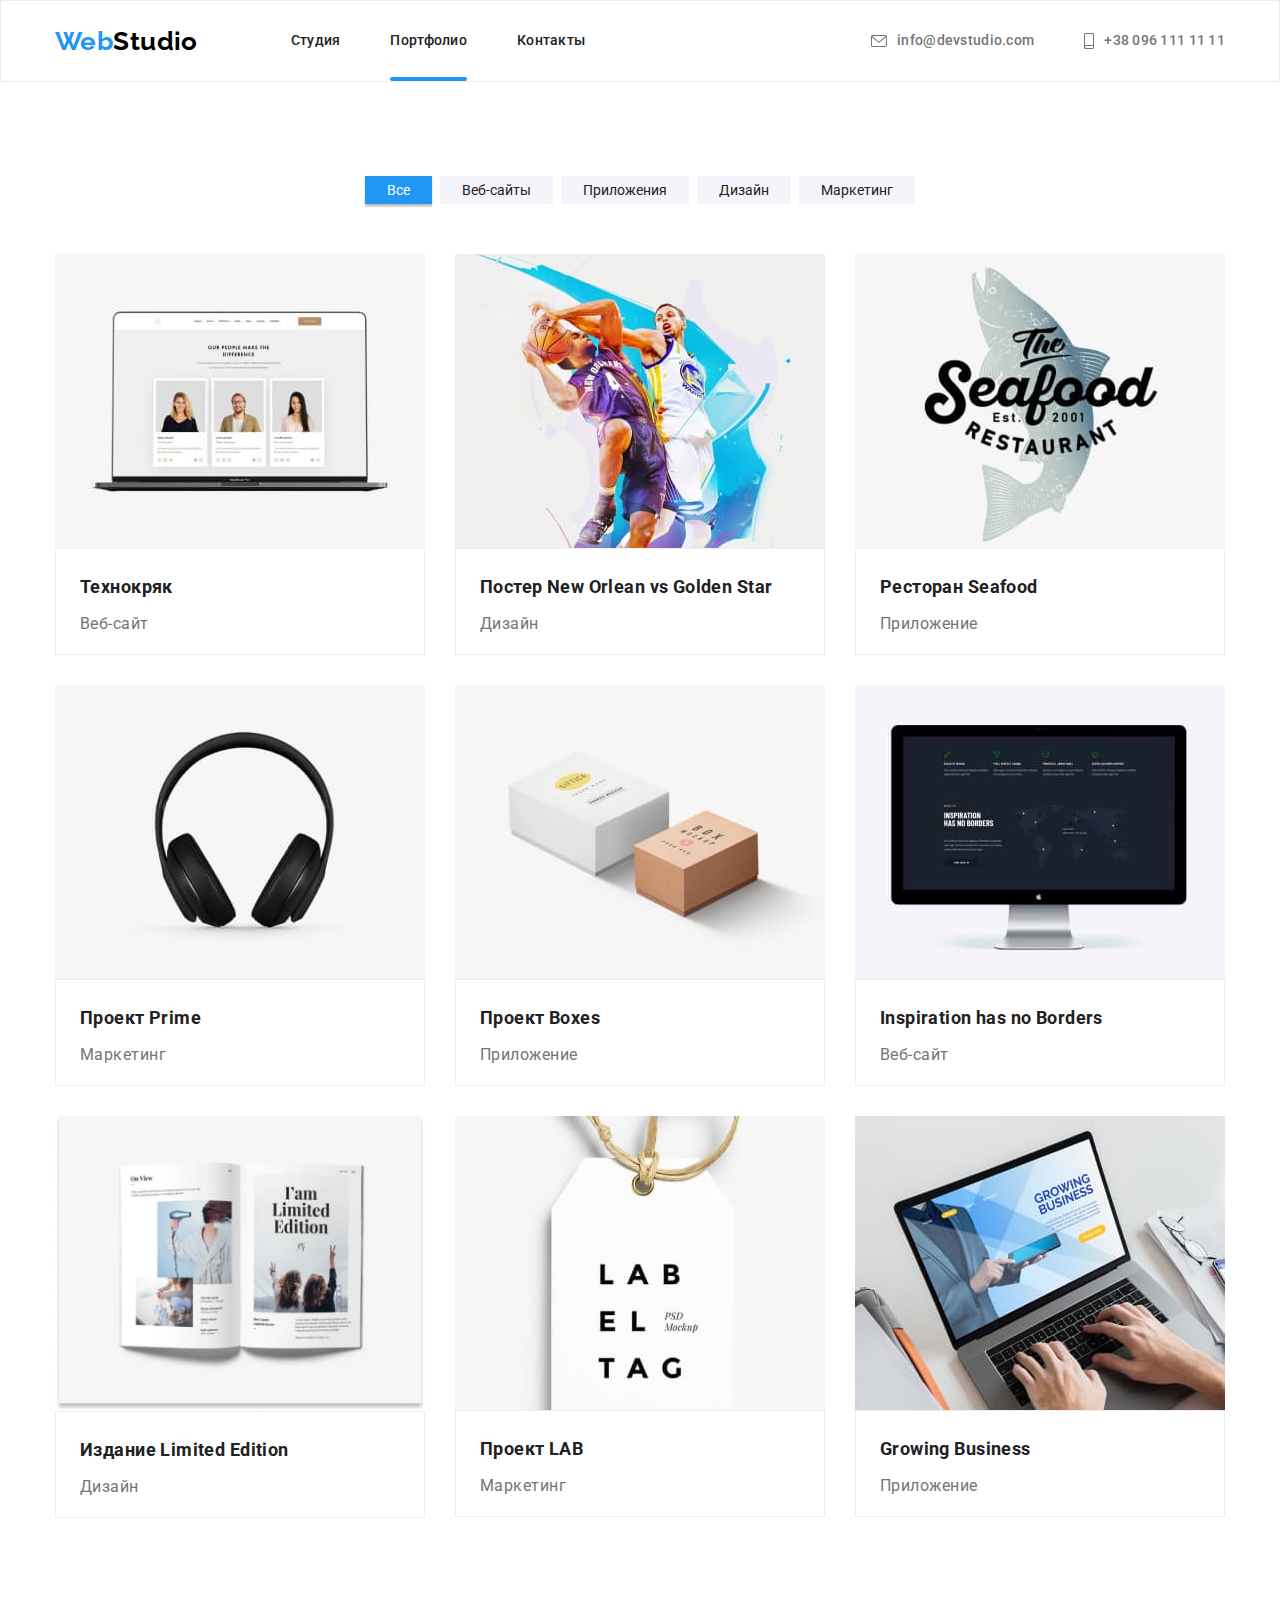
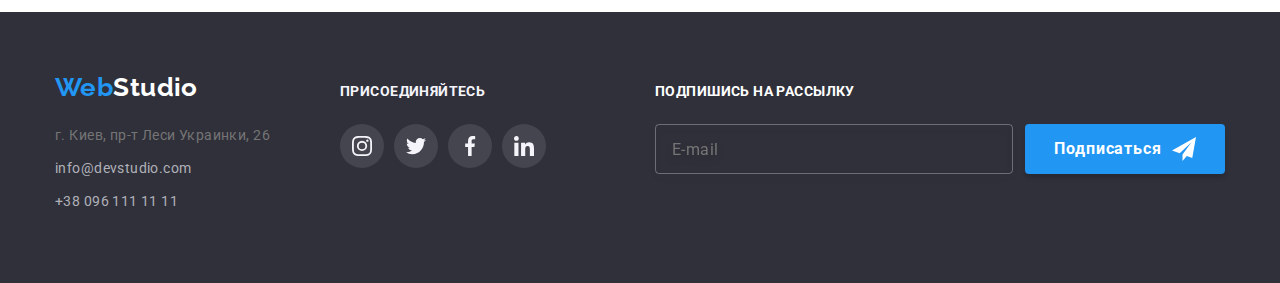
==== portfolio.html @ 57ef62f2 "bem" ====
<!DOCTYPE html>
<html lang="ru">

<head>
    <meta charset="UTF-8">
    <meta http-equiv="X-UA-Compatible" content="IE=edge">
    <meta name="viewport" content="width=device-width, initial-scale=1.0">
    <title>goit-markup-hw-01</title>
    <!-- Сначала нормализатор -->
    <link rel="stylesheet"
        href="https://cdnjs.cloudflare.com/ajax/libs/modern-normalize/1.0.0/modern-normalize.min.css" />
    <!-- Потом ваши стили -->
    <link rel="preconnect" href="https://fonts.googleapis.com">
    <link rel="preconnect" href="https://fonts.gstatic.com" crossorigin>
    <link
        href="https://fonts.googleapis.com/css2?family=Raleway:wght@700&family=Roboto:wght@400;500;700;900&display=swap"
        rel="stylesheet">
    <!-- <link rel="stylesheet" href="./css/stylesheet.css" /> -->
    <link rel="stylesheet" href="sass/main.css ">
</head>

<body>

    <!-- Шапка сайта -->
    <header class="header">
        <div class="container main-nav">
            <nav class="nav-flex">
                <a href="./index.html" class="link logo">
                    Web<span class="logo__color">Studio</span>
                </a>

                <ul class="site-nav">
                    <li class="site-nav__item"><a href="./index.html" class="link site-nav__link">Студия</a></li>
                    <li class="site-nav__item"><a href="./portfolio.html"
                            class="link site-nav__link current">Портфолио</a>
                    </li>
                    <li class="site-nav__item"><a href="" class="link site-nav__link">Контакты</a></li>
                </ul>

            </nav>
            <ul class="site-adr">
                <li class="site-adr__item"><a class="link site-adr__link" href="mailto:info@devstudio.com">
                        <svg class="site-adr__icon" width="16" height="12">
                            <use href="images/icons.svg#icon-envelop"></use>
                        </svg>
                        info@devstudio.com
                    </a></li>
                <li class="site-adr__item"><a class="link site-adr__link" href="tel:+380961111111">
                        <svg class="site-adr__icon" width="10" height="16">
                            <use href="images/icons.svg#icon-smartphone"></use>
                        </svg>
                        +38 096 111 11 11
                    </a></li>

            </ul>
        </div>
    </header>
    <main>

        <!-- Кнопки -->
        <section class="section">
            <div class="container">
                <ul class="port-sel">
                    <li class="port-sel__item"><button type="button"
                            class="port-sel__button por-nav-cur button">Все</button></li>
                    <li class="port-sel__item"><button type="button"
                            class="port-sel__button button">Веб-сайты</button></li>
                    <li class="port-sel__item"><button type="button"
                            class="port-sel__button button">Приложения</button></li>
                    <li class="port-sel__item"><button type="button" 
                            class="port-sel__button button">Дизайн</button>
                    </li>
                    <li class="port-sel__item"><button type="button"
                            class="port-sel__button button">Маркетинг</button></li>
                </ul>

                <!-- Команда -->

                <ul class="card-set">
                    <li class="card-set__item">
                        <a href="" class="card-set__link">
                            <div class="card-set__overlay">
                                <picture>
                                    <source media="(min-width: 1200px)" srcset="./images/card-set1-desktop1x.jpg 1x, ./images/card-set1-desktop2x.jpg 2x">
                                    <source media="(min-width: 768px)" srcset="./images/card-set1-tablet1x.jpg 1x, ./images/card-set1-tablet2x.jpg 2x">
                                    <source media="(max-width: 480px)" srcset="./images/card-set1-mobile1x.jpg 1x, ./images/card-set1-mobile2x.jpg 2x">
                                    <img class="card-set__image" src="./images/card-set1-mobile1x.jpg"
                                  alt="фото страницы веб-сайта" width="370" height="294">
                                  </picture>
                                
                                <p class="card-set__overlay-text">
                                    Технокряк это современная площадка распространения коронавируса. Компании используют
                                    эту
                                    платформу для цифрового
                                    шпионажа и атак на защищённые сервера конкурентов.
                                </p>
                            </div>

                            <div class="card-set__text card-set__text--big">
                                <h2 class="card-set__title">Технокряк</h2>
                                <p class="card-set__descr">Веб-сайт</p>
                            </div>
                        </a>
                    </li>
                    <li class="card-set__item">
                        <a href="" class="card-set__link">
                            <div class="card-set__overlay">
                                <picture>
                                    <source media="(min-width: 1200px)" srcset="./images/card-set2-desktop1x.jpg 1x, ./images/card-set2-desktop2x.jpg 2x">
                                    <source media="(min-width: 768px)" srcset="./images/card-set2-tablet1x.jpg 1x, ./images/card-set2-tablet2x.jpg 2x">
                                    <source media="(max-width: 480px)" srcset="./images/card-set2-mobile1x.jpg 1x, ./images/card-set2-mobile2x.jpg 2x">
                                    <img class="card-set__image" src="./images/card-set2-mobile1x.jpg"
                                  alt="фото страницы веб-сайта" width="370" height="294">
                                  </picture>
                                <p class="card-set__overlay-text">
                                    Технокряк это современная площадка распространения коронавируса. Компании используют
                                    эту
                                    платформу для цифрового
                                    шпионажа и атак на защищённые сервера конкурентов.
                                </p>
                            </div>

                            <div class="card-set__text card-set__text--big">
                                <h2 class="card-set__title">Постер New Orlean vs Golden Star</h2>
                                <p class="card-set__descr">Дизайн</p>
                            </div>
                        </a>
                    </li>
                    <li class="card-set__item">
                        <a href="" class="card-set__link">
                            <div class="card-set__overlay"><picture>
                                <source media="(min-width: 1200px)" srcset="./images/card-set3-desktop1x.jpg 1x, ./images/card-set3-desktop2x.jpg 2x">
                                <source media="(min-width: 768px)" srcset="./images/card-set3-tablet1x.jpg 1x, ./images/card-set3-tablet2x.jpg 2x">
                                <source media="(max-width: 480px)" srcset="./images/card-set3-mobile1x.jpg 1x, ./images/card-set3-mobile2x.jpg 2x">
                                <img class="card-set__image" src="./images/card-set3-mobile1x.jpg"
                              alt="фото страницы веб-сайта" width="370" height="294">
                              </picture>
                                <p class="card-set__overlay-text">
                                    Технокряк это современная площадка распространения коронавируса. Компании используют
                                    эту
                                    платформу для цифрового
                                    шпионажа и атак на защищённые сервера конкурентов.
                                </p>
                            </div>

                            <div class="card-set__text card-set__text--big">
                                <h2 class="card-set__title">Ресторан Seafood</h2>
                                <p class="card-set__descr">Приложение</p>
                            </div>
                        </a>
                    </li>
                    <li class="card-set__item">
                        <a href="" class="card-set__link">
                            <div class="card-set__overlay"><picture>
                                <source media="(min-width: 1200px)" srcset="./images/card-set4-desktop1x.jpg 1x, ./images/card-set4-desktop2x.jpg 2x">
                                <source media="(min-width: 768px)" srcset="./images/card-set4-tablet1x.jpg 1x, ./images/card-set4-tablet2x.jpg 2x">
                                <source media="(max-width: 480px)" srcset="./images/card-set4-mobile1x.jpg 1x, ./images/card-set4-mobile2x.jpg 2x">
                                <img class="card-set__image" src="./images/card-set4-mobile1x.jpg"
                              alt="фото страницы веб-сайта" width="370" height="294">
                              </picture>
                                <p class="card-set__overlay-text">
                                    Технокряк это современная площадка распространения коронавируса. Компании используют
                                    эту
                                    платформу для цифрового
                                    шпионажа и атак на защищённые сервера конкурентов.
                                </p>
                            </div>

                            <div class="card-set__text card-set__text--big">
                                <h2 class="card-set__title">Проект Prime</h2>
                                <p class="card-set__descr">Маркетинг</p>
                            </div>
                        </a>
                    </li>
                    <li class="card-set__item">
                        <a href="" class="card-set__link">
                            <div class="card-set__overlay"><picture>
                                <source media="(min-width: 1200px)" srcset="./images/card-set5-desktop1x.jpg 1x, ./images/card-set5-desktop2x.jpg 2x">
                                <source media="(min-width: 768px)" srcset="./images/card-set5-tablet1x.jpg 1x, ./images/card-set5-tablet2x.jpg 2x">
                                <source media="(max-width: 480px)" srcset="./images/card-set5-mobile1x.jpg 1x, ./images/card-set5-mobile2x.jpg 2x">
                                <img class="card-set__image" src="./images/card-set5-mobile1x.jpg"
                              alt="фото страницы веб-сайта" width="370" height="294">
                              </picture>
                                <p class="card-set__overlay-text">
                                    Технокряк это современная площадка распространения коронавируса. Компании используют
                                    эту
                                    платформу для цифрового
                                    шпионажа и атак на защищённые сервера конкурентов.
                                </p>
                            </div>

                            <div class="card-set__text card-set__text--big">
                                <h2 class="card-set__title">Проект Boxes</h2>
                                <p class="card-set__descr">Приложение</p>
                            </div>
                        </a>
                    </li>
                    <li class="card-set__item">
                        <a href="" class="card-set__link">
                            <div class="card-set__overlay"><picture>
                                <source media="(min-width: 1200px)" srcset="./images/card-set6-desktop1x.jpg 1x, ./images/card-set6-desktop2x.jpg 2x">
                                <source media="(min-width: 768px)" srcset="./images/card-set6-tablet1x.jpg 1x, ./images/card-set6-tablet2x.jpg 2x">
                                <source media="(max-width: 480px)" srcset="./images/card-set6-mobile1x.jpg 1x, ./images/card-set6-mobile2x.jpg 2x">
                                <img class="card-set__image" src="./images/card-set6-mobile1x.jpg"
                              alt="фото страницы веб-сайта" width="370" height="294">
                              </picture>
                                <p class="card-set__overlay-text">
                                    Технокряк это современная площадка распространения коронавируса. Компании используют
                                    эту
                                    платформу для цифрового
                                    шпионажа и атак на защищённые сервера конкурентов.
                                </p>
                            </div>

                            <div class="card-set__text card-set__text--big">
                                <h2 class="card-set__title">Inspiration has no Borders</h2>
                                <p class="card-set__descr">Веб-сайт</p>
                            </div>
                        </a>
                    </li>
                    <li class="card-set__item">
                        <a href="" class="card-set__link">
                            <div class="card-set__overlay"><picture>
                                <source media="(min-width: 1200px)" srcset="./images/card-set7-desktop1x.jpg 1x, ./images/card-set7-desktop2x.jpg 2x">
                                <source media="(min-width: 768px)" srcset="./images/card-set7-tablet1x.jpg 1x, ./images/card-set7-tablet2x.jpg 2x">
                                <source media="(max-width: 480px)" srcset="./images/card-set7-mobile1x.jpg 1x, ./images/card-set7-mobile2x.jpg 2x">
                                <img class="card-set__image" src="./images/card-set7-mobile1x.jpg"
                              alt="фото страницы веб-сайта" width="370" height="294">
                              </picture>
                                <p class="card-set__overlay-text">
                                    Технокряк это современная площадка распространения коронавируса. Компании используют
                                    эту
                                    платформу для цифрового
                                    шпионажа и атак на защищённые сервера конкурентов.
                                </p>
                            </div>

                            <div class="card-set__text card-set__text--big">
                                <h2 class="card-set__title">Издание Limited Edition</h2>
                                <p class="card-set__descr">Дизайн</p>
                            </div>
                        </a>
                    </li>
                    <li class="card-set__item">
                        <a href="" class="card-set__link">
                            <div class="card-set__overlay"><picture>
                                <source media="(min-width: 1200px)" srcset="./images/card-set8-desktop1x.jpg 1x, ./images/card-set8-desktop2x.jpg 2x">
                                <source media="(min-width: 768px)" srcset="./images/card-set8-tablet1x.jpg 1x, ./images/card-set8-tablet2x.jpg 2x">
                                <source media="(max-width: 480px)" srcset="./images/card-set8-mobile1x.jpg 1x, ./images/card-set8-mobile2x.jpg 2x">
                                <img class="card-set__image" src="./images/card-set8-mobile1x.jpg"
                              alt="фото страницы веб-сайта" width="370" height="294">
                              </picture>
                                <p class="card-set__overlay-text">
                                    Технокряк это современная площадка распространения коронавируса. Компании используют
                                    эту
                                    платформу для цифрового
                                    шпионажа и атак на защищённые сервера конкурентов.
                                </p>
                            </div>

                            <div class="card-set__text card-set__text--big">
                                <h2 class="card-set__title">Проект LAB</h2>
                                <p class="card-set__descr">Маркетинг</p>
                            </div>
                        </a>
                    </li>
                    <li class="card-set__item">
                        <a href="" class="card-set__link">
                            <div class="card-set__overlay"><picture>
                                <source media="(min-width: 1200px)" srcset="./images/card-set9-desktop1x.jpg 1x, ./images/card-set9-desktop2x.jpg 2x">
                                <source media="(min-width: 768px)" srcset="./images/card-set9-tablet1x.jpg 1x, ./images/card-set9-tablet2x.jpg 2x">
                                <source media="(max-width: 480px)" srcset="./images/card-set9-mobile1x.jpg 1x, ./images/card-set9-mobile2x.jpg 2x">
                                <img class="card-set__image" src="./images/card-set9-mobile1x.jpg"
                              alt="фото страницы веб-сайта" width="370" height="294">
                              </picture>
                                <p class="card-set__overlay-text">
                                    Технокряк это современная площадка распространения коронавируса. Компании используют
                                    эту
                                    платформу для цифрового
                                    шпионажа и атак на защищённые сервера конкурентов.
                                </p>
                            </div>

                            <div class="card-set__text card-set__text--big">
                                <h2 class="card-set__title">Growing Business</h2>
                                <p class="card-set__descr">Приложение</p>
                            </div>
                        </a>
                    </li>
                </ul>
            </div>
        </section>


    </main><!-- Футер -->
    <footer class="footer">
        <div class="container footer-container">
            <div>
                <a href="/" class="logo link">
                    <span class="other-logo__color">Web</span><span class="logo-color__suffix">Studio</span>
                </a>
                <address class="footer-address">

                    <ul class="footer-adr list">

                        <li class="footer-address__item">
                            <p class="footer-address">г. Киев, пр-т Леси Украинки, 26</p>
                        </li>
                        <li class="footer-address__item"><a class="link" href="mailto:info@devstudio.com">info@devstudio.com</a>
                        </li>
                        <li class="footer-address__item"><a class="link" href="tel:+380961111111">+38 096 111 11 11</a></li>
                    </ul>
                </address>
            </div>


            <div class="footer-icons">
                <b class="icons-list-name">Присоединяйтесь</b>

                <ul class="footer-icons-list">

                    <li class="icons-list-item list">
                        <a href="" class="footer-icons-link">
                            <svg class="footer-icon" width="20" height="20">
                                <use href="images/icons.svg#icon-instagram"></use>
                            </svg>
                        </a>

                    </li>

                    <li class="icons-list-item list">
                        <a href="" class="footer-icons-link">
                            <svg class="footer-icon" width="20" height="20">
                                <use href="images/icons.svg#icon-twitter"></use>
                            </svg>
                        </a>

                    </li>
                    <li class="icons-list-item list">
                        <a href="" class="footer-icons-link">
                            <svg class="footer-icon" width="20" height="20">
                                <use href="images/icons.svg#icon-facebook"></use>
                            </svg>
                        </a>

                    </li>
                    <li class="icons-list-item list">
                        <a href="" class="footer-icons-link">
                            <svg class="footer-icon" width="20" height="20">
                                <use href="images/icons.svg#icon-linkedin"></use>
                            </svg>
                        </a>

                    </li>

                </ul>

            </div>
            <div class="footer-input-box">
                <b class="footer-bold-text">подпишись на рассылку</b>
                <form class="footer-form">
                    <input class="footer-input" type="email" name="email" placeholder="E-mail">
                    <button class="footer-submition-button" type="submit">
                        Подписаться
                        <svg class="send-button-icon" width="24" height="24">
                            <use href="images/icons.svg#icon-send">
                            </use>
                        </svg>
                    </button>
                </form>
            </div>

        </div>
    </footer>
    <!-- Вся твоя разметка, включая разметку модалки -->

    <!-- Ставим перед закрывающим тегом body -->
    <script src="js/modal.js"></script>
</body>

</html>
---- css/stylesheet.css ----
.spec-item {
  position: relative;
  width: 370;
  margin-right: 30px;
  z-index: 1;
}

.link {
  text-decoration: none;
}
.list {
  list-style: none;
  padding: 0;
  margin: 0;
  /* margin-right: 10px;  */
}
/* Logo */

.other-logo-color {
  color: var(--accent-color);
}
/* Site nav */

.main-nav,
.nav-flex {
  display: flex;
  align-items: center;
}
/* Site adr */
.site-adr {
  display: flex;
  margin-left: auto;
}

.site-adr-item:not(:last-child) {
  margin-right: 50px;
}
.site-adr-link {
  color: var(--secondary-text-color);
  font-weight: 500;
  line-height: 1.14;
  letter-spacing: 0.02em;
  /* text-decoration: none; */
  transition-property: color;
  transition-duration: 250ms;
  transition-timing-function: cubic-bezier(0.4, 0, 0.2, 1);
  display: flex;
  align-items: center;
}
.site-adr-link:hover,
.site-adr-link:focus {
  color: var(--accent-color);
}
.site-adr-link:hover .site-adr-icon,
.site-adr-link:focus .site-adr-icon {
  fill: var(--accent-color);
}
.site-adr-icon {
  margin-right: 10px;
  fill: var(--secondary-text-color);
  transition-property: fill;
  transition-duration: 250ms;
  transition-timing-function: cubic-bezier(0.4, 0, 0.2, 1);
}

.site-adr .link-current {
  color: var(--accent-color);
  padding-top: 20px;
  padding-bottom: 20px;
  display: block;
}
/* Header container */

.nav-flex {
  display: flex;
}

.adres-icon {
  margin-right: 10px;
  fill: var(--secondary-text-color);
  transition-property: fill;
  transition-duration: 250ms;
  transition-timing-function: cubic-bezier(0.4, 0, 0.2, 1);
}

.adres-link {
  display: flex;
  align-items: center;
  color: var(--secondary-text-color);
  font-weight: 500;
  line-height: 1.14;
  letter-spacing: 0.02em;
}

/* Hero */

.site-icon {
  fill: var(--icons-color);
  transition-property: fill;
  transition-duration: 250ms;
  transition-timing-function: cubic-bezier(0.4, 0, 0.2, 1);
}
/* Section */

.par-sec {
  background-color: var(--por-sel-background);
}

/* characteristics (features) */
/* Examples (work)*/

.characteristics-list .link {
  color: var(--accent-color);
  font-size: 16px;
  line-height: 19px;
  text-align: center;
  letter-spacing: 0.03em;
  color: var(--primary-text-color);
}
.characteristics-list .title,
.specialisation-list .title {
  color: var(--title-text-color);
  font-weight: bold;
  font-size: 14px;
  line-height: 1.14;
  text-transform: uppercase;
}
/*Чем мы занимаемся*/
/*Наша команда*/
.specialisation-list,
.team-list {
  display: flex;
  align-items: center;
  flex-wrap: wrap;
  margin-right: -30px;
  /* margin-bottom: -30px; */
}

.team-icon-item:not(:last-child) {
  margin-right: 10px;
}

/* Title */

.title-p {
  color: var(--primary-text-color);
  font-weight: 700;
  font-size: 18px;
  line-height: 2;
  margin-bottom: 10px;
}
.paragraph-p {
  font-size: 16px;
  line-height: 1.18;
  letter-spacing: 0.03em;
  color: var(--secondary-text-color);
}
/* Paragraph */

/* Button */

.button.primary {
  color: var(--primary-white-color);
  background-color: var(--accent-color);
  border: none;
  border: 1px solid transparent;
}

.button.secondary {
  color: var(--primary-text-color);
  background-color: var(--por-sel-background);
  border: none;
  border: 1px solid transparent;
}
/* address */
.address {
  font-style: normal;
  color: var(--primary-white-color);
  margin-top: 20px;
}
.address-list-item {
  color: var(--secondary-text-color);
}

.address-list-item:hover,
.address-list-item:focus {
  color: var(--accent-color);
}
.footer-item {
  margin-bottom: 9px;
}

/* por-sel */

.portfolio-text {
  padding: 20px 24px;
  border: 1px solid #eeeeee;
}
.flex-container {
  display: flex;
  flex-wrap: wrap;
  margin: -15px;
}
.flex-element {
  width: calc(100% / 3 - 30px);
  margin-right: 30px;
  margin-bottom: 30px;
}
.flex-element:nth-child(3n) {
  margin-right: 0;
}
.flex-element:nth-last-child(-n + 3) {
  margin-bottom: 0;
}

/* footer adr */
.footer-adr .link {
  color: var(--icons-color);
  font-size: 14px;
  line-height: 1.71;
  letter-spacing: 0.03em;
  text-decoration: none;
}

.icons-list-name {
  color: var(--por-sel-background);
  text-transform: uppercase;
}

.footer-adr .link-current {
  color: var(--accent-color);
}

.gallery-overlay {
  position: relative;
  overflow: hidden;
}
.overlay-text {
  position: absolute;
  top: 0;
  left: 0;
  width: 100%;
  height: 100%;
  padding: 63px 24px;

  font-size: 18px;
  line-height: 1.56;

  background-color: #2196f3e6;
  /* border: 1px solid #000000; */
  color: var(--primary-white-color);

  transform: translatey(100%);
  transition: transform 250ms cubic-bezier(0.4, 0, 0.2, 1);
}
.services-list-title {
  position: absolute;
  bottom: 0;
  left: 0;
  width: 100%;
  padding-top: 27px;
  padding-bottom: 27px;

  font-size: inherit;
  font-weight: bold;
  text-align: center;
  text-transform: uppercase;
  color: var(--primary-white-color);
  background-color: rgba(47, 48, 58, 0.8);
}

.pointer {
  cursor: pointer;
}

.close-button-icon {
  transform: translate(-10%, 10%);
  transition-property: fill;
  transition-duration: 250ms;
  transition-timing-function: cubic-bezier(0.4, 0, 0.2, 1);
}

.current::after {
  position: absolute;
  content: "";
  bottom: 0;
  left: 0;
  width: 100%;
  height: 4px;
  background-color: var(--accent-color);
  border-radius: 2px;
}
.site-nav-link {
  display: block;
  padding-top: 32px;
  padding-bottom: 32px;

  color: var(--primary-text-color);
  font-weight: 500;
  line-height: 1.14;
  letter-spacing: 0.02em;

  transition-property: color;
  transition-duration: 250ms;
  transition-timing-function: cubic-bezier(0.4, 0, 0.2, 1);
}
.site-nav-link:hover,
.site-nav-link:focus,
.current {
  color: var(--accent-color);
}
.site-nav-item {
  position: relative;
}

.site-nav-item + .site-nav-item {
  margin-left: 50px;
}

.icon-wrap {
  position: relative;
}
.modal-input {
  padding-left: 42px;
  border: 1px solid rgba(33, 33, 33, 0.2);
  border-radius: 4px;
  min-height: 40px;
  width: 448px;

  transition-property: border;
  transition-duration: 250ms;
  transition-timing-function: cubic-bezier(0.4, 0, 0.2, 1);
}
.modal-input:hover,
.modal-input:focus {
  border: 1px solid var(--accent-color);
  border-radius: 4px;
  outline: transparent;
}
.modal-icon {
  position: absolute;
  left: 12px;
  top: 50%;
  transform: translatey(-50%);

  transition-property: fill;
  transition-duration: 250ms;
  transition-timing-function: cubic-bezier(0.4, 0, 0.2, 1);
}
.modal-input:focus + .modal-icon {
  fill: var(--accent-color);
}
textarea {
  resize: none;
}
.modal-textarea {
  padding: 12px 16px;
  border: 1px solid rgba(33, 33, 33, 0.2);
  border-radius: 4px;
}
.modal-textarea:hover,
.modal-textarea:focus-within {
  border: 1px solid var(--accent-color);
  border-radius: 4px;
  outline: transparent;
}

.modal-textarea::placeholder {
  color: #75757580;
  line-height: 1.02;
}
.checkbox-vector {
  margin-right: 8px;
}

.icon {
  display: inline-block;
  width: 16px;
  height: 15px;
  border: 2px solid var(--title-text-color);
  border-radius: 2px;
  margin-right: 8px;

  transition-property: background-color;
  transition-duration: 250ms;
  transition-timing-function: cubic-bezier(0.4, 0, 0.2, 1);
}
.modal-checkbox {
  position: absolute;
  clip: rect(0 0 0 0);
  width: 1px;
  height: 1px;
  margin: -1px;
}

.modal-checkbox:checked + .icon {
  background-color: var(--accent-color);
  background-image: url("../images/icon-check.svg");
  background-size: contain;
  background-origin: border-box;
  border-color: var(--accent-color);
}
---- sass/main.css ----
.container, .eula {
  margin-left: auto;
  margin-right: auto;
}

body {
  background-color: #ffffff;
  color: #757575;
  font-family: "Roboto", sans-serif;
  line-height: 1.71;
  letter-spacing: 0.03em;
  font-size: 14px;
}

body .modal-open {
  overflow: hidden;
}

h1,
h2,
h3,
p,
ul {
  margin-top: 0;
  margin-bottom: 0;
}

img {
  max-width: 100%;
  height: auto;
  display: block;
}

ul {
  list-style: none;
  margin: 0;
  padding: 0;
}

a {
  text-decoration: none;
}

textarea {
  resize: none;
}

.container {
  padding-left: 15px;
  padding-right: 15px;
}

@media screen and (max-width: 767px) {
  .container {
    width: 480px;
  }
}

@media screen and (min-width: 768px) {
  .container {
    width: 768px;
  }
}

@media screen and (min-width: 1200px) {
  .container {
    width: 1200px;
  }
}

@media screen and (max-width: 1199px) {
  .section {
    padding-top: 60px;
    padding-bottom: 60px;
  }
}

@media screen and (min-width: 1200px) {
  .section {
    padding-top: 94px;
    padding-bottom: 94px;
  }
}

.section__title {
  color: #000000;
  font-weight: bold;
  text-align: center;
}

@media screen and (max-width: 1199px) {
  .section__title {
    margin-bottom: 30px;
    font-size: 28px;
    line-height: 1.18;
  }
}

@media screen and (min-width: 1200px) {
  .section__title {
    margin-bottom: 50px;
    font-size: 36px;
    line-height: 1.16;
  }
}

.header {
  border: 1px solid #ececec;
}

.main-nav,
.nav-flex {
  display: -webkit-box;
  display: -ms-flexbox;
  display: flex;
  -webkit-box-align: center;
      -ms-flex-align: center;
          align-items: center;
}

.nav-flex {
  display: -webkit-box;
  display: -ms-flexbox;
  display: flex;
}

.site-nav {
  display: -webkit-box;
  display: -ms-flexbox;
  display: flex;
  margin-left: 93px;
}

.site-nav__item {
  position: relative;
}

.site-nav__item + .site-nav__item {
  margin-left: 50px;
}

.site-nav__link {
  display: block;
  padding-top: 32px;
  padding-bottom: 32px;
  color: #212121;
  font-weight: 500;
  line-height: 1.14;
  letter-spacing: 0.02em;
  -webkit-transition-property: color;
  transition-property: color;
  -webkit-transition-duration: 250ms;
          transition-duration: 250ms;
  -webkit-transition-timing-function: cubic-bezier(0.4, 0, 0.2, 1);
          transition-timing-function: cubic-bezier(0.4, 0, 0.2, 1);
}

.site-nav__link:hover, .site-nav__link:focus, .site-nav__link--current {
  color: #2196f3;
}

.site-adr {
  display: -webkit-box;
  display: -ms-flexbox;
  display: flex;
  margin-left: auto;
}

.site-adr__item:not(:last-child) {
  margin-right: 50px;
}

.site-adr__link {
  color: #757575;
  font-weight: 500;
  line-height: 1.14;
  letter-spacing: 0.02em;
  display: -webkit-box;
  display: -ms-flexbox;
  display: flex;
  -webkit-box-align: center;
      -ms-flex-align: center;
          align-items: center;
  -webkit-transition-property: color;
  transition-property: color;
  -webkit-transition-duration: 250ms;
          transition-duration: 250ms;
  -webkit-transition-timing-function: cubic-bezier(0.4, 0, 0.2, 1);
          transition-timing-function: cubic-bezier(0.4, 0, 0.2, 1);
}

.site-adr__link:hover, .site-adr__link:focus {
  color: #2196f3;
}

.site-adr__icon {
  margin-right: 10px;
  fill: #757575;
  -webkit-transition-property: fill;
  transition-property: fill;
  -webkit-transition-duration: 250ms;
          transition-duration: 250ms;
  -webkit-transition-timing-function: cubic-bezier(0.4, 0, 0.2, 1);
          transition-timing-function: cubic-bezier(0.4, 0, 0.2, 1);
}

.site-adr__link:hover .site-adr__icon,
.site-adr__link:focus .site-adr__icon {
  fill: #2196f3;
}

.hero {
  background: #2f303a;
  text-align: center;
  padding: 200px 0;
  background-image: -webkit-gradient(linear, left top, right top, from(rgba(47, 48, 58, 0.4)), to(rgba(47, 48, 58, 0.4))), url(../images/hero.jpg);
  background-image: linear-gradient(to right, rgba(47, 48, 58, 0.4), rgba(47, 48, 58, 0.4)), url(../images/hero.jpg);
  max-width: 1600px;
  margin-left: auto;
  margin-right: auto;
}

.hero__title {
  color: #ffffff;
  font-weight: 900;
  font-size: 44px;
  line-height: 60px;
  text-align: center;
  margin-bottom: 30px;
  letter-spacing: 0.06em;
}

.hero__button {
  color: #000000;
  background-color: #ffffff;
  font-size: 16px;
  font-weight: 500;
  line-height: 26px;
  text-decoration: none;
  cursor: pointer;
  border-radius: 6px;
  padding: 11px 34px;
  display: inline-block;
}

.hero__button.primary {
  color: #ffffff;
  background-color: #2196f3;
  border: none;
  border: 1px solid transparent;
}

.hero__button.secondary {
  color: #212121;
  background-color: #f5f4fa;
  border: none;
  border: 1px solid transparent;
}

.modal {
  position: absolute;
  top: 50%;
  left: 50%;
  -webkit-transform: translate(-50%, -50%) scale(1);
          transform: translate(-50%, -50%) scale(1);
  -webkit-transition: 250ms cubic-bezier(0.4, 0, 0.2, 1);
  transition: 250ms cubic-bezier(0.4, 0, 0.2, 1);
  min-height: 581px;
  min-width: 528px;
  background-color: #ffffff;
  -webkit-box-shadow: 0px 1px 3px rgba(0, 0, 0, 0.12), 0px 1px 1px rgba(0, 0, 0, 0.14), 0px 2px 1px rgba(0, 0, 0, 0.2);
          box-shadow: 0px 1px 3px rgba(0, 0, 0, 0.12), 0px 1px 1px rgba(0, 0, 0, 0.14), 0px 2px 1px rgba(0, 0, 0, 0.2);
  border-radius: 4px;
}

.backdrop {
  position: fixed;
  top: 0;
  left: 0;
  width: 100%;
  height: 100%;
  background-color: #0000001a;
  -webkit-transition: opacity 250ms cubic-bezier(0.4, 0, 0.2, 1);
  transition: opacity 250ms cubic-bezier(0.4, 0, 0.2, 1);
  z-index: 2;
}

.is-hidden {
  opacity: 0;
  pointer-events: none;
  visibility: hidden;
}

.is-hidden .modal {
  -webkit-transform: translate(-50%, -50%) scale(0.7);
          transform: translate(-50%, -50%) scale(0.7);
}

.pointer {
  cursor: pointer;
}

.modal__button-close {
  position: absolute;
  top: 8px;
  right: 8px;
  width: 30px;
  height: 30px;
  background-color: transparent;
  border-radius: 50%;
  border: 1px solid rgba(0, 0, 0, 0.1);
}

.modal__icon {
  -webkit-transform: translate(-10%, 10%);
          transform: translate(-10%, 10%);
  -webkit-transition-property: fill;
  transition-property: fill;
  -webkit-transition-duration: 250ms;
          transition-duration: 250ms;
  -webkit-transition-timing-function: cubic-bezier(0.4, 0, 0.2, 1);
          transition-timing-function: cubic-bezier(0.4, 0, 0.2, 1);
}

.modal__button-close:hover .modal__icon {
  fill: #2196f3;
}

.current::after {
  position: absolute;
  content: "";
  bottom: 0;
  left: 0;
  width: 100%;
  height: 4px;
  background-color: #2196f3;
  border-radius: 2px;
}

.modal-form__text {
  display: inline-block;
  font-size: 20px;
  line-height: 1.15;
  margin-bottom: 12px;
  color: #212121;
}

.send-button-icon {
  fill: #ffffff;
  margin-left: 10px;
}

.modal-form {
  padding: 40px;
}

.modal-form__list {
  margin-bottom: 20px;
}

.modal-form__item {
  display: -webkit-box;
  display: -ms-flexbox;
  display: flex;
  -webkit-box-orient: vertical;
  -webkit-box-direction: normal;
      -ms-flex-direction: column;
          flex-direction: column;
}

.modal-form__item:not(:last-child) {
  margin-bottom: 10px;
}

.modal__button-send {
  display: -webkit-box;
  display: -ms-flexbox;
  display: flex;
  -webkit-box-align: center;
      -ms-flex-align: center;
          align-items: center;
  -webkit-box-pack: center;
      -ms-flex-pack: center;
          justify-content: center;
  width: 200px;
  padding-top: 10px;
  padding-bottom: 10px;
  margin-right: auto;
  margin-left: auto;
  margin-top: 30px;
  font-weight: 700;
  font-size: 16px;
  line-height: 1.87;
  letter-spacing: 0.06em;
  color: #ffffff;
  background-color: #2196f3;
  -webkit-box-shadow: 0px 4px 4px rgba(0, 0, 0, 0.15);
          box-shadow: 0px 4px 4px rgba(0, 0, 0, 0.15);
  border-radius: 4px;
  border-color: transparent;
  cursor: pointer;
  -webkit-transition-property: background-color;
  transition-property: background-color;
  -webkit-transition-duration: 250ms;
          transition-duration: 250ms;
  -webkit-transition-timing-function: cubic-bezier(0.4, 0, 0.2, 1);
          transition-timing-function: cubic-bezier(0.4, 0, 0.2, 1);
}

.modal__button-send:hover, .modal__button-send:focus {
  background-color: #188ce8;
  -webkit-box-shadow: 0px 4px 4px rgba(0, 0, 0, 0.15);
          box-shadow: 0px 4px 4px rgba(0, 0, 0, 0.15);
  border-radius: 4px;
}

.eula {
  display: -webkit-box;
  display: -ms-flexbox;
  display: flex;
  -webkit-box-align: center;
      -ms-flex-align: center;
          align-items: center;
  -webkit-box-pack: center;
      -ms-flex-pack: center;
          justify-content: center;
}

.eula__link {
  color: #2196f3;
}

.eula__field {
  display: -webkit-box;
  display: -ms-flexbox;
  display: flex;
  -webkit-box-align: center;
      -ms-flex-align: center;
          align-items: center;
}

.form__label {
  margin-bottom: 4px;
}

.icon-wrap {
  position: relative;
}

.modal-form__input {
  padding-left: 42px;
  border: 1px solid rgba(33, 33, 33, 0.2);
  border-radius: 4px;
  min-height: 40px;
  width: 448px;
  -webkit-transition-property: border;
  transition-property: border;
  -webkit-transition-duration: 250ms;
          transition-duration: 250ms;
  -webkit-transition-timing-function: cubic-bezier(0.4, 0, 0.2, 1);
          transition-timing-function: cubic-bezier(0.4, 0, 0.2, 1);
}

.modal-form__input:hover, .modal-form__input:focus {
  border: 1px solid #2196f3;
  border-radius: 4px;
  outline: transparent;
}

.modal-form__input:focus + .modal-form__icon {
  fill: #2196f3;
}

.modal-form__icon {
  position: absolute;
  left: 12px;
  top: 50%;
  -webkit-transform: translatey(-50%);
          transform: translatey(-50%);
  -webkit-transition-property: fill;
  transition-property: fill;
  -webkit-transition-duration: 250ms;
          transition-duration: 250ms;
  -webkit-transition-timing-function: cubic-bezier(0.4, 0, 0.2, 1);
          transition-timing-function: cubic-bezier(0.4, 0, 0.2, 1);
}

.modal-form__textarea {
  padding: 12px 16px;
  border: 1px solid rgba(33, 33, 33, 0.2);
  border-radius: 4px;
}

.modal-form__textarea:hover, .modal-form__textarea:focus-within {
  border: 1px solid #2196f3;
  border-radius: 4px;
  outline: transparent;
}

.modal-form__textarea:hover::-webkit-input-placeholder, .modal-form__textarea:focus-within::-webkit-input-placeholder {
  color: #75757580;
  line-height: 1.02;
}

.modal-form__textarea:hover:-ms-input-placeholder, .modal-form__textarea:focus-within:-ms-input-placeholder {
  color: #75757580;
  line-height: 1.02;
}

.modal-form__textarea:hover::-ms-input-placeholder, .modal-form__textarea:focus-within::-ms-input-placeholder {
  color: #75757580;
  line-height: 1.02;
}

.modal-form__textarea:hover::placeholder, .modal-form__textarea:focus-within::placeholder {
  color: #75757580;
  line-height: 1.02;
}

.checkbox-vector {
  margin-right: 8px;
}

.eula__icon {
  display: inline-block;
  width: 16px;
  height: 15px;
  border: 2px solid #000000;
  border-radius: 2px;
  margin-right: 8px;
  -webkit-transition-property: background-color;
  transition-property: background-color;
  -webkit-transition-duration: 250ms;
          transition-duration: 250ms;
  -webkit-transition-timing-function: cubic-bezier(0.4, 0, 0.2, 1);
          transition-timing-function: cubic-bezier(0.4, 0, 0.2, 1);
}

.modal-checkbox:checked + .eula__icon {
  background-color: #2196f3;
  background-image: url("../images/icon-check.svg");
  background-size: contain;
  background-origin: border-box;
  border-color: #2196f3;
}

.modal-checkbox {
  position: absolute;
  clip: rect(0 0 0 0);
  width: 1px;
  height: 1px;
  margin: -1px;
}

.visually-hidden {
  position: absolute;
  clip: rect(0 0 0 0);
  width: 1px;
  height: 1px;
  margin: -1px;
  padding: 0;
  overflow: hidden;
  border: 0;
}

@media screen and (max-width: 767px) {
  .char-list {
    max-width: 480px;
  }
}

@media screen and (min-width: 768px) {
  .char-list {
    display: -webkit-box;
    display: -ms-flexbox;
    display: flex;
  }
}

@media screen and (min-width: 768px) and (max-width: 1199px) {
  .char-list {
    -ms-flex-wrap: wrap;
        flex-wrap: wrap;
    margin: -15px;
  }
}

@media screen and (max-width: 767px) {
  .char-list__item:not(:last-child) {
    margin-bottom: 30px;
  }
}

@media screen and (min-width: 768px) and (max-width: 1199px) {
  .char-list__item {
    -ms-flex-preferred-size: calc((100% - 2 * 30px) / 2);
        flex-basis: calc((100% - 2 * 30px) / 2);
    margin: 15px;
  }
}

@media screen and (min-width: 1200px) {
  .char-list__item {
    margin: 0 30px 0 0;
  }
  .char-list__item:nth-child(4n) {
    margin-right: 0;
  }
}

.char-list__toe {
  display: -webkit-box;
  display: -ms-flexbox;
  display: flex;
  -webkit-box-pack: center;
      -ms-flex-pack: center;
          justify-content: center;
  background-color: #f5f4fa;
  border-radius: 4px;
  padding: 25px 0;
}

.char-list__icon {
  width: 70px;
  height: 70px;
}

.char-list__title {
  color: #000000;
  font-weight: 700;
  line-height: 1.14;
  text-transform: uppercase;
  margin-bottom: 10px;
  margin-top: 30px;
}

.char-list__text {
  font-size: 14px;
  line-height: 1.18;
  letter-spacing: 0.03em;
  color: #757575;
}

.spec-list {
  display: -webkit-box;
  display: -ms-flexbox;
  display: flex;
  -webkit-box-align: center;
      -ms-flex-align: center;
          align-items: center;
  -ms-flex-wrap: wrap;
      flex-wrap: wrap;
  margin-right: -30px;
}

.spec-list__item {
  position: relative;
  width: 370;
  margin-right: 30px;
  z-index: 1;
}

.spec-list__title {
  position: absolute;
  bottom: 0;
  left: 0;
  width: 100%;
  padding-top: 27px;
  padding-bottom: 27px;
  font-size: inherit;
  font-weight: bold;
  text-align: center;
  text-transform: uppercase;
  color: #ffffff;
  background-color: rgba(47, 48, 58, 0.8);
}

.section--no-ptop {
  padding-top: 0;
}

.spec-list .item:last-child {
  margin-right: 0;
}

.team-list {
  display: -webkit-box;
  display: -ms-flexbox;
  display: flex;
  -webkit-box-align: center;
      -ms-flex-align: center;
          align-items: center;
  -ms-flex-wrap: wrap;
      flex-wrap: wrap;
  margin-right: -30px;
}

.team-list__item {
  background: #ffffff;
  border-radius: 0px 0px 4px 4px;
  -webkit-box-shadow: 0px 1px 3px rgba(0, 0, 0, 0.12), 0px 1px 1px rgba(0, 0, 0, 0.14), 0px 2px 1px rgba(0, 0, 0, 0.2);
          box-shadow: 0px 1px 3px rgba(0, 0, 0, 0.12), 0px 1px 1px rgba(0, 0, 0, 0.14), 0px 2px 1px rgba(0, 0, 0, 0.2);
  -ms-flex-preferred-size: calc(100% / 4 - 30px);
      flex-basis: calc(100% / 4 - 30px);
  margin-right: 30px;
  margin-bottom: 30px;
}

.team-list__title {
  color: #212121;
  font-weight: 500;
  font-size: 16px;
  line-height: 1.18;
  text-align: center;
  margin-bottom: 10px;
}

.team-list__profession {
  font-size: 16px;
  line-height: 1.18;
  letter-spacing: 0.03em;
  color: #757575;
  text-align: center;
}

.team-list__description {
  padding: 30px 0;
}

.par-sec {
  background-color: #f5f4fa;
}

.socials {
  display: -webkit-box;
  display: -ms-flexbox;
  display: flex;
}

.socials--margin-top {
  -webkit-box-pack: center;
      -ms-flex-pack: center;
          justify-content: center;
  margin-top: 16px;
}

.socials__link {
  display: -webkit-box;
  display: -ms-flexbox;
  display: flex;
  -webkit-box-align: center;
      -ms-flex-align: center;
          align-items: center;
  -webkit-box-pack: center;
      -ms-flex-pack: center;
          justify-content: center;
  width: 44px;
  height: 44px;
  border-radius: 50%;
  -webkit-transition-property: background-color;
  transition-property: background-color;
  -webkit-transition-duration: 250ms;
          transition-duration: 250ms;
  -webkit-transition-timing-function: cubic-bezier(0.4, 0, 0.2, 1);
          transition-timing-function: cubic-bezier(0.4, 0, 0.2, 1);
}

.socials__link:hover, .socials__link:focus {
  background-color: #2196f3;
}

.socials__link--bglight {
  background-color: #ffffff;
}

.socials__item:not(:last-child) {
  margin-right: 10px;
}

.socials__icon {
  fill: #afb1b8;
  -webkit-transition-property: fill;
  transition-property: fill;
  -webkit-transition-duration: 250ms;
          transition-duration: 250ms;
  -webkit-transition-timing-function: cubic-bezier(0.4, 0, 0.2, 1);
          transition-timing-function: cubic-bezier(0.4, 0, 0.2, 1);
}

.socials__link:hover .socials__icon,
.socials__link:focus .socials__icon {
  fill: #ffffff;
}

.socials__link--bg-dark {
  background-color: #ffffff1a;
}

.socials__icon--fill-reverse {
  fill: #ffffff;
  -webkit-transition-property: fill;
  transition-property: fill;
  -webkit-transition-duration: 250ms;
          transition-duration: 250ms;
  -webkit-transition-timing-function: cubic-bezier(0.4, 0, 0.2, 1);
          transition-timing-function: cubic-bezier(0.4, 0, 0.2, 1);
}

.client-list {
  display: -webkit-box;
  display: -ms-flexbox;
  display: flex;
}

@media screen and (max-width: 1199px) {
  .client-list {
    -ms-flex-wrap: wrap;
        flex-wrap: wrap;
    margin: -15px;
  }
}

@media screen and (min-width: 1200px) {
  .client-list {
    -webkit-box-pack: center;
        -ms-flex-pack: center;
            justify-content: center;
  }
}

.client-list__link {
  border: 1px solid #afb1b8;
  border-radius: 4px;
  display: -webkit-box;
  display: -ms-flexbox;
  display: flex;
  -webkit-box-align: center;
      -ms-flex-align: center;
          align-items: center;
  -webkit-box-pack: center;
      -ms-flex-pack: center;
          justify-content: center;
  -webkit-transition-property: border-color;
  transition-property: border-color;
  -webkit-transition-duration: 250ms;
          transition-duration: 250ms;
  -webkit-transition-timing-function: cubic-bezier(0.4, 0, 0.2, 1);
          transition-timing-function: cubic-bezier(0.4, 0, 0.2, 1);
  transition-duration: 250ms;
  transition-timing-function: cubic-bezier(0.4, 0, 0.2, 1);
}

.client-list__link:hover, .client-list__link:focus {
  border-color: #2196f3;
}

@media screen and (max-width: 767px) {
  .client-list__link {
    padding: 15px 51px;
  }
}

@media screen and (min-width: 768px) and (max-width: 1199px) {
  .client-list__link {
    padding: 15px 59px;
  }
}

@media screen and (min-width: 1200px) {
  .client-list__link {
    padding: 16px 32px;
  }
}

@media screen and (max-width: 767px) {
  .client-list__item {
    -ms-flex-preferred-size: calc((100% - 2 * 30px) / 2);
        flex-basis: calc((100% - 2 * 30px) / 2);
    margin: 15px;
  }
}

@media screen and (min-width: 768px) and (max-width: 1199px) {
  .client-list__item {
    -ms-flex-preferred-size: calc((100% - 3 * 30px) / 3);
        flex-basis: calc((100% - 3 * 30px) / 3);
    margin: 15px;
  }
}

@media screen and (min-width: 1200px) {
  .client-list__item:not(:last-child) {
    margin-right: 30px;
  }
}

.client-list__icon {
  fill: #afb1b8;
  -webkit-transition-property: fill;
  transition-property: fill;
  -webkit-transition-duration: 250ms;
          transition-duration: 250ms;
  -webkit-transition-timing-function: cubic-bezier(0.4, 0, 0.2, 1);
          transition-timing-function: cubic-bezier(0.4, 0, 0.2, 1);
}

.client-list__link:hover .client-list__icon,
.client-list__link:focus .client-list__icon {
  fill: #2196f3;
}

.footer {
  background: #2f303a;
  padding-top: 60px;
  padding-bottom: 60px;
}

.footer-address {
  font-style: normal;
  color: var(--primary-white-color);
  margin-top: 20px;
}

.footer-adr .link {
  color: #afb1b8;
  font-size: 14px;
  line-height: 1.71;
  letter-spacing: 0.03em;
  text-decoration: none;
}

.footer-adr .link-current {
  color: #2196f3;
}

.footer-address__item {
  margin-bottom: 9px;
}

.address-list-item {
  color: var(--secondary-text-color);
}

.address-list-item:hover,
.address-list-item:focus {
  color: #2196f3;
}

.footer-container {
  display: -webkit-box;
  display: -ms-flexbox;
  display: flex;
  -webkit-box-align: baseline;
      -ms-flex-align: baseline;
          align-items: baseline;
}

.footer-icons {
  margin-left: 70px;
}

.icons-list-name {
  color: #f5f4fa;
  text-transform: uppercase;
}

.footer-icons-list {
  display: -webkit-box;
  display: -ms-flexbox;
  display: flex;
  margin-top: 20px;
  margin-right: -10px;
}

.footer-icon {
  fill: #f5f4fa;
}

.footer-icons-link {
  display: -webkit-box;
  display: -ms-flexbox;
  display: flex;
  -webkit-box-pack: center;
      -ms-flex-pack: center;
          justify-content: center;
  -webkit-box-align: center;
      -ms-flex-align: center;
          align-items: center;
  width: 44px;
  height: 44px;
  background-color: #ffffff1a;
  border-radius: 50%;
  margin-right: 10px;
  -webkit-transition-property: background-color;
  transition-property: background-color;
  -webkit-transition-duration: 250ms;
          transition-duration: 250ms;
  -webkit-transition-timing-function: cubic-bezier(0.4, 0, 0.2, 1);
          transition-timing-function: cubic-bezier(0.4, 0, 0.2, 1);
}

.footer-icons-link:hover,
.footer-icons-link:focus {
  background-color: #2196f3;
}

.footer-input-box {
  margin-left: auto;
}

.footer-bold-text {
  display: inline-block;
  color: #ffffff;
  text-transform: uppercase;
  margin-bottom: 20px;
}

.footer-form {
  display: -webkit-box;
  display: -ms-flexbox;
  display: flex;
}

.footer-input {
  width: 358px;
  height: 50px;
  padding-left: 16px;
  font-size: 16px;
  line-height: 1.25;
  letter-spacing: inherit;
  color: var(--primary-white-color);
  background-color: var(--hero-background-color);
  border: 1px solid rgba(255, 255, 255, 0.3);
  -webkit-filter: drop-shadow(0px 4px 4px rgba(0, 0, 0, 0.15));
          filter: drop-shadow(0px 4px 4px rgba(0, 0, 0, 0.15));
  border-radius: 4px;
}

.footer-submition-button {
  display: -webkit-box;
  display: -ms-flexbox;
  display: flex;
  -webkit-box-pack: center;
      -ms-flex-pack: center;
          justify-content: center;
  -webkit-box-align: center;
      -ms-flex-align: center;
          align-items: center;
  width: 200px;
  height: 50px;
  font-weight: 700;
  font-size: 16px;
  line-height: 1.87;
  letter-spacing: 0.06em;
  margin-left: 12px;
  background-color: #2196f3;
  color: #ffffff;
  -webkit-box-shadow: 0px 4px 4px rgba(0, 0, 0, 0.15);
          box-shadow: 0px 4px 4px rgba(0, 0, 0, 0.15);
  border-radius: 4px;
  border-color: transparent;
  cursor: pointer;
  -webkit-transition-property: background-color;
  transition-property: background-color;
  -webkit-transition-duration: 250ms;
          transition-duration: 250ms;
  -webkit-transition-timing-function: cubic-bezier(0.4, 0, 0.2, 1);
          transition-timing-function: cubic-bezier(0.4, 0, 0.2, 1);
}

.logo {
  color: #2196f3;
  font-family: "Raleway", sans-serif;
  font-weight: 700;
  font-size: 26px;
  line-height: 1.19;
}

.logo__color {
  color: #000000;
}

.logo-color__prefix {
  color: #2196f3;
}

.logo-color__suffix {
  color: #ffffff;
}

.port-sel {
  display: -webkit-box;
  display: -ms-flexbox;
  display: flex;
  margin-bottom: 50px;
  -webkit-box-pack: center;
      -ms-flex-pack: center;
          justify-content: center;
}

@media screen and (max-width: 767px) {
  .port-sel {
    -ms-flex-wrap: wrap;
        flex-wrap: wrap;
    -webkit-box-pack: start;
        -ms-flex-pack: start;
            justify-content: start;
    margin-bottom: 40px;
  }
}

@media screen and (min-width: 768px) and (max-width: 1199px) {
  .port-sel {
    margin-bottom: 30px;
  }
}

.port-sel__item:not(:last-child) {
  margin-right: 8px;
}

@media screen and (max-width: 767px) {
  .port-sel__item:nth-child(-n + 3) {
    margin-bottom: 15px;
  }
}

.port-sel__button {
  border: transparent;
  color: #212121;
  background-color: #f5f4fa;
  padding: 6px 22px;
  -webkit-transition-property: background-color, color, border-radius, -webkit-box-shadow;
  transition-property: background-color, color, border-radius, -webkit-box-shadow;
  transition-property: background-color, color, box-shadow, border-radius;
  transition-property: background-color, color, box-shadow, border-radius, -webkit-box-shadow;
  -webkit-transition-duration: 250ms;
          transition-duration: 250ms;
  -webkit-transition-timing-function: cubic-bezier(0.4, 0, 0.2, 1);
          transition-timing-function: cubic-bezier(0.4, 0, 0.2, 1);
}

.port-sel__button:hover, .port-sel__button:focus {
  background-color: #2196f3;
  color: #ffffff;
  -webkit-box-shadow: 0px 3px 1px rgba(0, 0, 0, 0.1), 0px 1px 2px rgba(0, 0, 0, 0.08), 0px 2px 2px rgba(0, 0, 0, 0.12);
          box-shadow: 0px 3px 1px rgba(0, 0, 0, 0.1), 0px 1px 2px rgba(0, 0, 0, 0.08), 0px 2px 2px rgba(0, 0, 0, 0.12);
}

.por-nav-cur {
  background-color: #2196f3;
  color: #ffffff;
  -webkit-box-shadow: 0px 3px 1px rgba(0, 0, 0, 0.1), 0px 1px 2px rgba(0, 0, 0, 0.08), 0px 2px 2px rgba(0, 0, 0, 0.12);
          box-shadow: 0px 3px 1px rgba(0, 0, 0, 0.1), 0px 1px 2px rgba(0, 0, 0, 0.08), 0px 2px 2px rgba(0, 0, 0, 0.12);
}

@media screen and (min-width: 768px) {
  .card-set {
    display: -webkit-box;
    display: -ms-flexbox;
    display: flex;
    -ms-flex-wrap: wrap;
        flex-wrap: wrap;
  }
}

@media screen and (min-width: 768px) and (max-width: 1199px) {
  .card-set {
    margin: -15px;
  }
  .card-set:last-child {
    margin-bottom: 0;
  }
}

.card-set__title {
  color: #212121;
  font-weight: 700;
  font-size: 18px;
  line-height: 2;
  margin-bottom: 10px;
}

.card-set__descr {
  font-size: 16px;
  line-height: 1.18;
  letter-spacing: 0.03em;
  color: #757575;
}

@media screen and (max-width: 767px) {
  .card-set__item:not(:last-child) {
    margin-bottom: 30px;
  }
}

@media screen and (min-width: 768px) and (max-width: 1199px) {
  .card-set__item {
    -ms-flex-preferred-size: calc((100% - 2 * 30px) / 2);
        flex-basis: calc((100% - 2 * 30px) / 2);
    margin: 15px;
  }
  .card-set__item:last-child {
    margin-bottom: 0;
  }
}

@media screen and (min-width: 1200px) {
  .card-set__item {
    -ms-flex-preferred-size: calc((100% - 60px) / 3);
        flex-basis: calc((100% - 60px) / 3);
    margin-right: 30px;
    margin-bottom: 30px;
  }
  .card-set__item:nth-child(3n) {
    margin-right: 0;
  }
  .card-set__item:nth-last-child(-n + 3) {
    margin-bottom: 0;
  }
}

.card-set__overlay {
  position: relative;
  overflow: hidden;
}

.card-set__overlay-text {
  position: absolute;
  top: 0;
  left: 0;
  width: 100%;
  height: 100%;
  padding: 63px 24px;
  font-size: 18px;
  line-height: 1.56;
  background-color: #2196f3e6;
  color: #ffffff;
  -webkit-transform: translatey(100%);
          transform: translatey(100%);
  -webkit-transition: -webkit-transform 250ms cubic-bezier(0.4, 0, 0.2, 1);
  transition: -webkit-transform 250ms cubic-bezier(0.4, 0, 0.2, 1);
  transition: transform 250ms cubic-bezier(0.4, 0, 0.2, 1);
  transition: transform 250ms cubic-bezier(0.4, 0, 0.2, 1), -webkit-transform 250ms cubic-bezier(0.4, 0, 0.2, 1);
}

.card-set__link:hover .card-set__overlay-text,
.card-set__link:focus .card-set__overlay-text {
  opacity: 1;
  -webkit-transform: translatey(0%);
          transform: translatey(0%);
}

.card-set__text {
  padding: 20px 24px;
  border: 1px solid #eeeeee;
}

@media screen and (min-width: 768px) and (max-width: 1199px) {
  .card-set__text--big {
    -ms-flex-preferred-size: 142px;
        flex-basis: 142px;
    -webkit-box-flex: 1;
        -ms-flex-positive: 1;
            flex-grow: 1;
  }
}

.card-set__link {
  display: -webkit-box;
  display: -ms-flexbox;
  display: flex;
  -webkit-box-orient: vertical;
  -webkit-box-direction: normal;
      -ms-flex-direction: column;
          flex-direction: column;
  -webkit-transition-property: -webkit-box-shadow;
  transition-property: -webkit-box-shadow;
  transition-property: box-shadow;
  transition-property: box-shadow, -webkit-box-shadow;
  -webkit-transition-duration: 250ms;
          transition-duration: 250ms;
  -webkit-transition-timing-function: cubic-bezier(0.4, 0, 0.2, 1);
          transition-timing-function: cubic-bezier(0.4, 0, 0.2, 1);
}

.card-set__link:hover, .card-set__link:focus {
  -webkit-box-shadow: 0px 1px 1px rgba(0, 0, 0, 0.12), 0px 4px 4px rgba(0, 0, 0, 0.06), 1px 4px 6px rgba(0, 0, 0, 0.16);
          box-shadow: 0px 1px 1px rgba(0, 0, 0, 0.12), 0px 4px 4px rgba(0, 0, 0, 0.06), 1px 4px 6px rgba(0, 0, 0, 0.16);
}

@media screen and (max-width: 767px) {
  .card-set__image {
    width: 450px;
    height: 294px;
  }
}

@media screen and (min-width: 768px) and (max-width: 1199px) {
  .card-set__image {
    width: 354px;
    height: 294px;
  }
}
/*# sourceMappingURL=main.css.map */
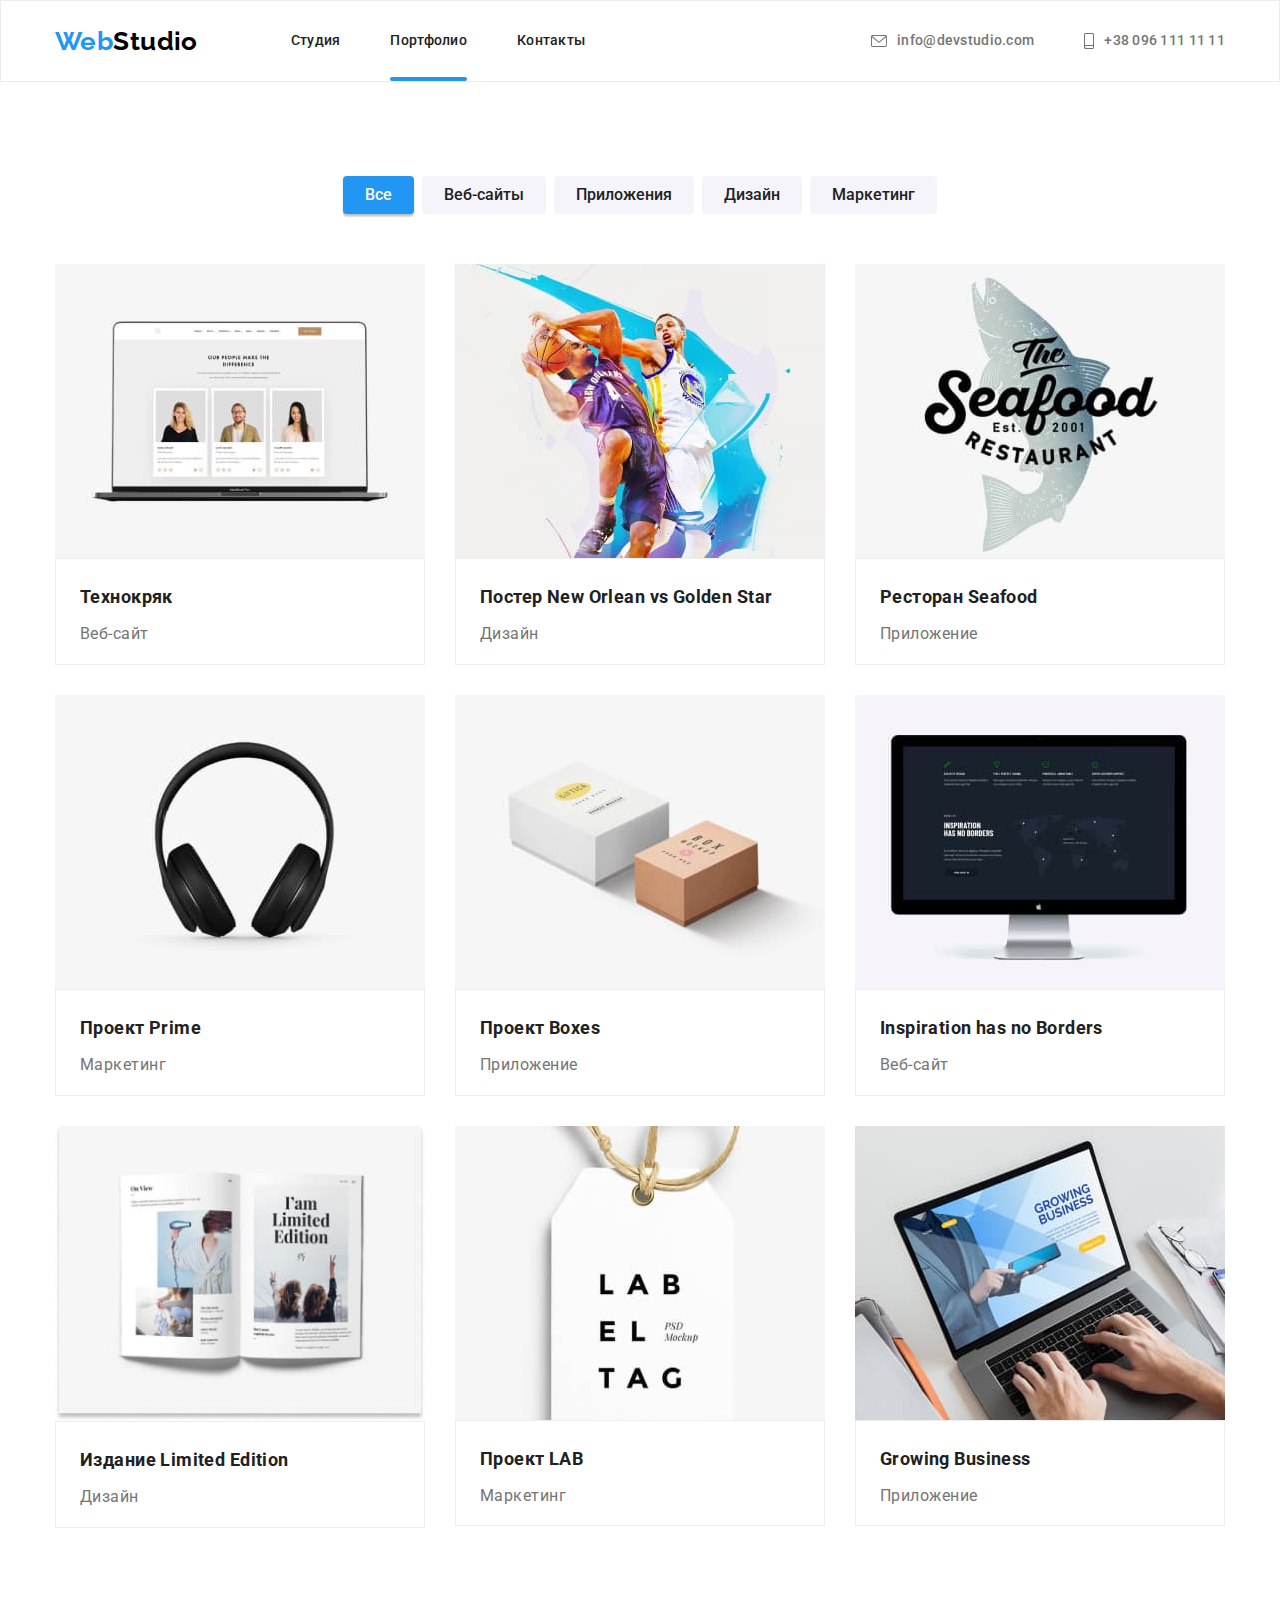
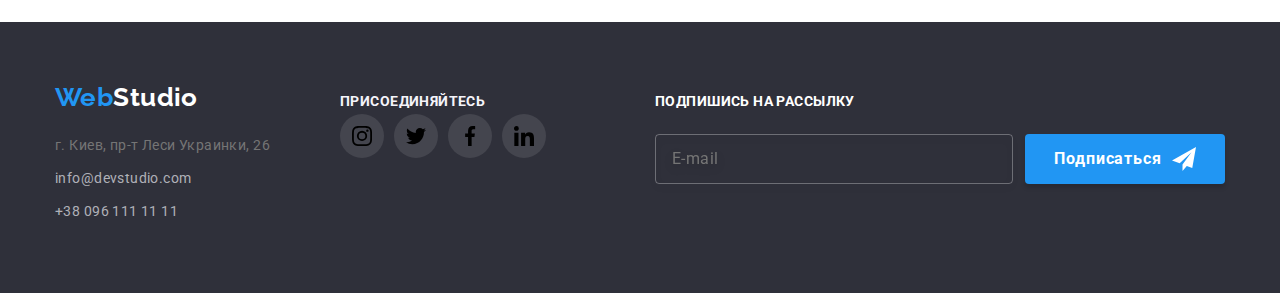
==== commit 30151995: "footer" ====
--- a/portfolio.html
+++ b/portfolio.html
@@ -317,10 +317,10 @@
             <div class="footer-icons">
                 <b class="icons-list-name">Присоединяйтесь</b>
 
-                <ul class="footer-icons-list">
-
-                    <li class="icons-list-item list">
-                        <a href="" class="footer-icons-link">
+                <ul class="socials">
+
+                    <li class="socials__item list">
+                        <a href="" class="socials__link socials__link--bg-dark">
                             <svg class="footer-icon" width="20" height="20">
                                 <use href="images/icons.svg#icon-instagram"></use>
                             </svg>
@@ -328,24 +328,24 @@
 
                     </li>
 
-                    <li class="icons-list-item list">
-                        <a href="" class="footer-icons-link">
+                    <li class="socials__item list">
+                        <a href="" class="socials__link socials__link--bg-dark">
                             <svg class="footer-icon" width="20" height="20">
                                 <use href="images/icons.svg#icon-twitter"></use>
                             </svg>
                         </a>
 
                     </li>
-                    <li class="icons-list-item list">
-                        <a href="" class="footer-icons-link">
+                    <li class="socials__item list">
+                        <a href="" class="socials__link socials__link--bg-dark">
                             <svg class="footer-icon" width="20" height="20">
                                 <use href="images/icons.svg#icon-facebook"></use>
                             </svg>
                         </a>
 
                     </li>
-                    <li class="icons-list-item list">
-                        <a href="" class="footer-icons-link">
+                    <li class="socials__item list">
+                        <a href="" class="socials__link socials__link--bg-dark">
                             <svg class="footer-icon" width="20" height="20">
                                 <use href="images/icons.svg#icon-linkedin"></use>
                             </svg>
@@ -359,8 +359,8 @@
             <div class="footer-input-box">
                 <b class="footer-bold-text">подпишись на рассылку</b>
                 <form class="footer-form">
-                    <input class="footer-input" type="email" name="email" placeholder="E-mail">
-                    <button class="footer-submition-button" type="submit">
+                    <input class="footer-form__input" type="email" name="email" placeholder="E-mail">
+                    <button class="footer-form__button" type="submit">
                         Подписаться
                         <svg class="send-button-icon" width="24" height="24">
                             <use href="images/icons.svg#icon-send">
--- a/sass/main.css
+++ b/sass/main.css
@@ -443,7 +443,7 @@
   margin-bottom: 4px;
 }
 
-.icon-wrap {
+.modal-form__wrap {
   position: relative;
 }
 
@@ -536,7 +536,7 @@
           transition-timing-function: cubic-bezier(0.4, 0, 0.2, 1);
 }
 
-.modal-checkbox:checked + .eula__icon {
+.eula__checkbox:checked + .eula__icon {
   background-color: #2196f3;
   background-image: url("../images/icon-check.svg");
   background-size: contain;
@@ -544,7 +544,7 @@
   border-color: #2196f3;
 }
 
-.modal-checkbox {
+.eula__checkbox {
   position: absolute;
   clip: rect(0 0 0 0);
   width: 1px;
@@ -937,12 +937,11 @@
   margin-bottom: 9px;
 }
 
-.address-list-item {
+.footer-address__link {
   color: var(--secondary-text-color);
 }
 
-.address-list-item:hover,
-.address-list-item:focus {
+.footer-address__link:hover, .footer-address__link:focus {
   color: #2196f3;
 }
 
@@ -962,46 +961,6 @@
 .icons-list-name {
   color: #f5f4fa;
   text-transform: uppercase;
-}
-
-.footer-icons-list {
-  display: -webkit-box;
-  display: -ms-flexbox;
-  display: flex;
-  margin-top: 20px;
-  margin-right: -10px;
-}
-
-.footer-icon {
-  fill: #f5f4fa;
-}
-
-.footer-icons-link {
-  display: -webkit-box;
-  display: -ms-flexbox;
-  display: flex;
-  -webkit-box-pack: center;
-      -ms-flex-pack: center;
-          justify-content: center;
-  -webkit-box-align: center;
-      -ms-flex-align: center;
-          align-items: center;
-  width: 44px;
-  height: 44px;
-  background-color: #ffffff1a;
-  border-radius: 50%;
-  margin-right: 10px;
-  -webkit-transition-property: background-color;
-  transition-property: background-color;
-  -webkit-transition-duration: 250ms;
-          transition-duration: 250ms;
-  -webkit-transition-timing-function: cubic-bezier(0.4, 0, 0.2, 1);
-          transition-timing-function: cubic-bezier(0.4, 0, 0.2, 1);
-}
-
-.footer-icons-link:hover,
-.footer-icons-link:focus {
-  background-color: #2196f3;
 }
 
 .footer-input-box {
@@ -1021,14 +980,14 @@
   display: flex;
 }
 
-.footer-input {
+.footer-form__input {
   width: 358px;
   height: 50px;
   padding-left: 16px;
   font-size: 16px;
   line-height: 1.25;
   letter-spacing: inherit;
-  color: var(--primary-white-color);
+  color: #ffffff;
   background-color: var(--hero-background-color);
   border: 1px solid rgba(255, 255, 255, 0.3);
   -webkit-filter: drop-shadow(0px 4px 4px rgba(0, 0, 0, 0.15));
@@ -1036,7 +995,7 @@
   border-radius: 4px;
 }
 
-.footer-submition-button {
+.footer-form__button {
   display: -webkit-box;
   display: -ms-flexbox;
   display: flex;
@@ -1126,10 +1085,15 @@
 }
 
 .port-sel__button {
+  font-family: inherit;
+  font-weight: 500;
+  font-size: 16px;
+  line-height: 1.62;
   border: transparent;
   color: #212121;
   background-color: #f5f4fa;
   padding: 6px 22px;
+  border-radius: 4px;
   -webkit-transition-property: background-color, color, border-radius, -webkit-box-shadow;
   transition-property: background-color, color, border-radius, -webkit-box-shadow;
   transition-property: background-color, color, box-shadow, border-radius;
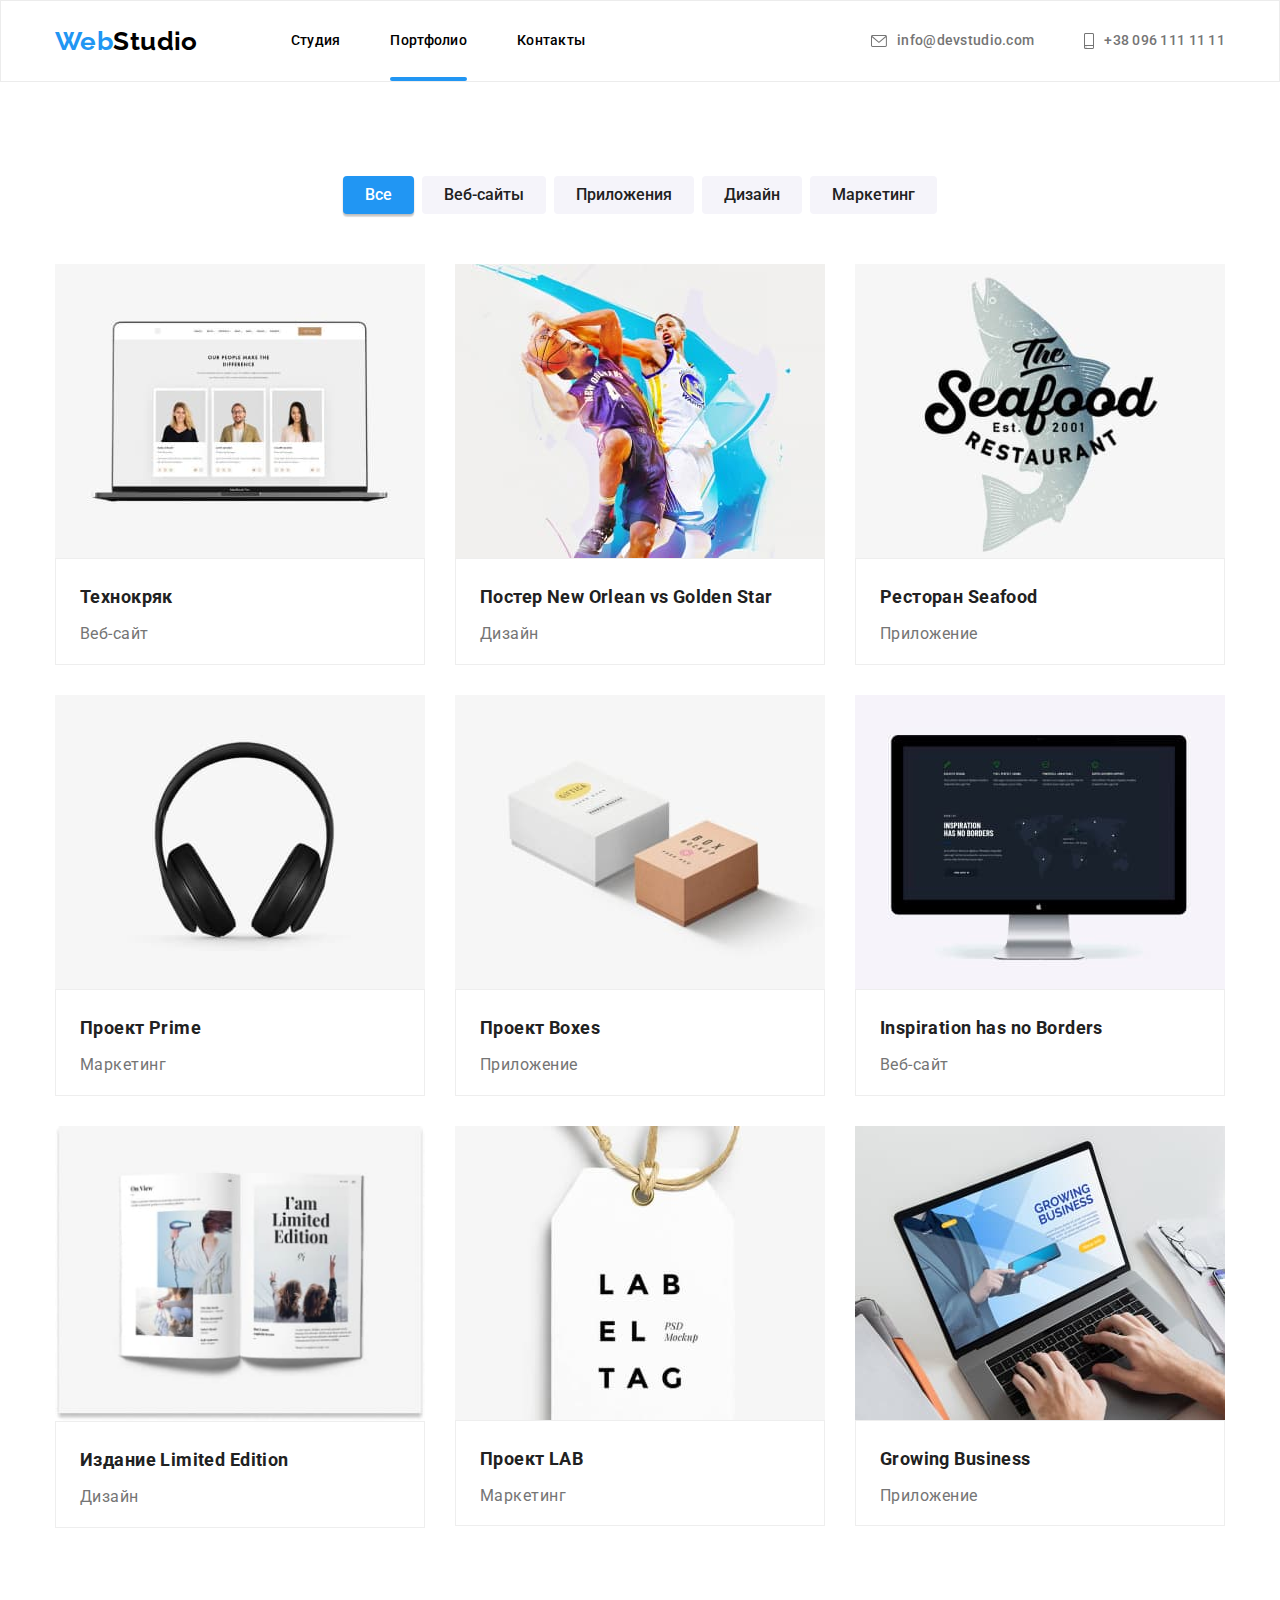
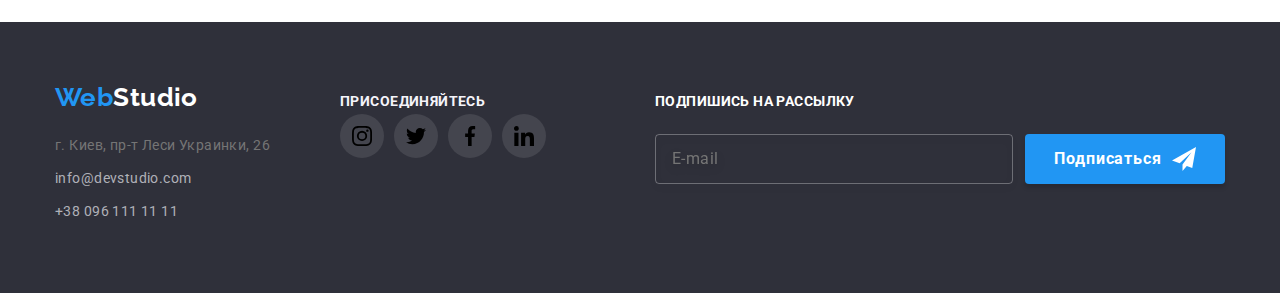
==== commit 4255dfb4: "generated the css" ====
--- a/portfolio.html
+++ b/portfolio.html
@@ -17,6 +17,7 @@
         rel="stylesheet">
     <!-- <link rel="stylesheet" href="./css/stylesheet.css" /> -->
     <link rel="stylesheet" href="sass/main.css ">
+    <!-- <link rel="stylesheet" href="css/main.min.css "> -->
 </head>
 
 <body>
--- a/sass/main.css
+++ b/sass/main.css
@@ -1,4 +1,4 @@
-.container, .eula {
+.container, .hero, .eula {
   margin-left: auto;
   margin-right: auto;
 }
@@ -124,6 +124,23 @@
   display: flex;
 }
 
+.container--flex,
+.page-nav {
+  display: -webkit-box;
+  display: -ms-flexbox;
+  display: flex;
+  -webkit-box-align: center;
+      -ms-flex-align: center;
+          align-items: center;
+}
+
+@media screen and (max-width: 767px) {
+  .site-adr,
+  .site-nav {
+    display: none;
+  }
+}
+
 .site-nav {
   display: -webkit-box;
   display: -ms-flexbox;
@@ -131,19 +148,149 @@
   margin-left: 93px;
 }
 
-.site-nav__item {
-  position: relative;
-}
-
-.site-nav__item + .site-nav__item {
-  margin-left: 50px;
+.mobile-menu {
+  display: -webkit-box;
+  display: -ms-flexbox;
+  display: flex;
+  -webkit-box-align: center;
+      -ms-flex-align: center;
+          align-items: center;
+}
+
+@media screen and (min-width: 768px) {
+  .mobile-menu {
+    display: none;
+  }
+}
+
+@media screen and (max-width: 767px) {
+  .page-nav__menu-container {
+    display: none;
+    position: absolute;
+    min-width: 482px;
+    width: 100%;
+    top: 90%;
+    left: 0px;
+    z-index: 999;
+    background-color: #ffffff;
+  }
+  .page-nav__menu-container.is-open {
+    display: -webkit-box;
+    display: -ms-flexbox;
+    display: flex;
+    -webkit-box-orient: vertical;
+    -webkit-box-direction: normal;
+        -ms-flex-direction: column;
+            flex-direction: column;
+    -webkit-box-pack: justify;
+        -ms-flex-pack: justify;
+            justify-content: space-between;
+  }
+}
+
+@media screen and (min-width: 768px) {
+  .page-nav__menu-container {
+    display: -webkit-box;
+    display: -ms-flexbox;
+    display: flex;
+    -webkit-box-align: center;
+        -ms-flex-align: center;
+            align-items: center;
+  }
+}
+
+@media screen and (max-width: 767px) {
+  .menu-button {
+    display: -webkit-inline-box;
+    display: -ms-inline-flexbox;
+    display: inline-flex;
+    border: none;
+    background-color: transparent;
+    margin: 0;
+    padding: 0;
+    margin-left: auto;
+  }
+}
+
+@media screen and (min-width: 768px) {
+  .menu-button {
+    display: none;
+  }
+}
+
+.menu-button__burger-icon {
+  display: none;
+}
+
+.menu-button:hover .menu-button__burger-icon,
+.menu-button:focus .menu-button__burger-icon {
+  fill: #2196f3;
+}
+
+.menu-button:hover .menu-button__cross-icon,
+.menu-button:focus .menu-button__cross-icon {
+  fill: #2196f3;
+}
+
+.is-open .menu-button__burger-icon {
+  display: block;
+}
+
+.is-open .menu-button__cross-icon {
+  display: none;
+}
+
+@media screen and (max-width: 767px) {
+  .site-nav--mobile {
+    display: -webkit-box;
+    display: -ms-flexbox;
+    display: flex;
+    -webkit-box-orient: vertical;
+    -webkit-box-direction: normal;
+        -ms-flex-direction: column;
+            flex-direction: column;
+    margin-bottom: auto;
+    padding-left: 40px;
+    margin-bottom: 300px;
+  }
+}
+
+@media screen and (max-width: 767px) {
+  .site-adr--mobile {
+    padding-left: 40px;
+    margin-bottom: 64px;
+  }
+}
+
+@media screen and (min-width: 768px) {
+  .site-nav {
+    display: -webkit-box;
+    display: -ms-flexbox;
+    display: flex;
+    margin-left: 88px;
+  }
+}
+
+@media screen and (min-width: 768px) {
+  .site-nav__item {
+    position: relative;
+  }
+  .site-nav__item + .site-nav__item {
+    margin-left: 50px;
+  }
+}
+
+@media screen and (max-width: 767px) {
+  .site-nav__item {
+    position: relative;
+  }
+  .site-nav__item:not(:last-child) {
+    margin-bottom: 32px;
+  }
 }
 
 .site-nav__link {
-  display: block;
-  padding-top: 32px;
-  padding-bottom: 32px;
-  color: #212121;
+  color: #000000;
   font-weight: 500;
   line-height: 1.14;
   letter-spacing: 0.02em;
@@ -155,19 +302,38 @@
           transition-timing-function: cubic-bezier(0.4, 0, 0.2, 1);
 }
 
-.site-nav__link:hover, .site-nav__link:focus, .site-nav__link--current {
+.site-nav__link:hover, .site-nav__link:focus {
   color: #2196f3;
 }
 
-.site-adr {
-  display: -webkit-box;
-  display: -ms-flexbox;
-  display: flex;
-  margin-left: auto;
-}
-
-.site-adr__item:not(:last-child) {
-  margin-right: 50px;
+@media screen and (max-width: 767px) {
+  .site-nav__link {
+    font-size: 40px;
+  }
+  .site-nav__link--current {
+    color: #2196f3;
+  }
+}
+
+@media screen and (min-width: 768px) {
+  .site-nav__link {
+    display: block;
+    padding-top: 32px;
+    padding-bottom: 32px;
+  }
+  .site-nav__link--current {
+    color: #2196f3;
+  }
+  .site-nav__link--current::after {
+    position: absolute;
+    content: "";
+    bottom: 0;
+    left: 0;
+    width: 100%;
+    height: 4px;
+    background-color: #2196f3;
+    border-radius: 2px;
+  }
 }
 
 .site-adr__link {
@@ -175,6 +341,122 @@
   font-weight: 500;
   line-height: 1.14;
   letter-spacing: 0.02em;
+  -webkit-transition-property: color;
+  transition-property: color;
+  -webkit-transition-duration: 250ms;
+          transition-duration: 250ms;
+  -webkit-transition-timing-function: cubic-bezier(0.4, 0, 0.2, 1);
+          transition-timing-function: cubic-bezier(0.4, 0, 0.2, 1);
+}
+
+.site-adr__link:hover, .site-adr__link:focus {
+  color: #2196f3;
+}
+
+@media screen and (max-width: 767px) {
+  .site-adr__link {
+    font-size: 24px;
+    line-height: 1.17;
+  }
+  .site-adr__link:hover, .site-adr__link:focus {
+    font-size: 34px;
+  }
+}
+
+@media screen and (min-width: 768px) {
+  .site-adr {
+    margin-left: auto;
+  }
+}
+
+.socials-set {
+  display: -webkit-box;
+  display: -ms-flexbox;
+  display: flex;
+  padding-left: 40px;
+  padding-bottom: 48px;
+}
+
+.socials-set__item {
+  font-weight: 500;
+  font-size: 18px;
+  line-height: 1.22;
+}
+
+.socials-set__item:not(:last-child) {
+  margin-right: 20px;
+}
+
+@media screen and (min-width: 768px) {
+  .socials-set__item {
+    display: none;
+  }
+}
+
+.socials-set__link {
+  color: #2196f3;
+}
+
+.site-adr__icon {
+  margin-right: 8px;
+  fill: #757575;
+  -webkit-transition-property: fill;
+  transition-property: fill;
+  -webkit-transition-duration: 250ms;
+          transition-duration: 250ms;
+  -webkit-transition-timing-function: cubic-bezier(0.4, 0, 0.2, 1);
+          transition-timing-function: cubic-bezier(0.4, 0, 0.2, 1);
+}
+
+.site-adr__link:hover .site-adr__icon,
+.site-adr__link:focus .site-adr__icon {
+  fill: currentColor;
+}
+
+@media screen and (max-width: 767px) {
+  .site-adr__icon {
+    display: none;
+  }
+}
+
+@media screen and (min-width: 1200px) {
+  .site-nav {
+    margin-left: 93px;
+  }
+  .site-adr {
+    display: -webkit-box;
+    display: -ms-flexbox;
+    display: flex;
+  }
+  .site-adr__link {
+    display: -webkit-box;
+    display: -ms-flexbox;
+    display: flex;
+    -webkit-box-align: center;
+        -ms-flex-align: center;
+            align-items: center;
+  }
+  .site-adr__icon {
+    margin-right: 10px;
+  }
+}
+
+.site-adr {
+  display: -webkit-box;
+  display: -ms-flexbox;
+  display: flex;
+  margin-left: auto;
+}
+
+.site-adr__item:not(:last-child) {
+  margin-right: 50px;
+}
+
+.site-adr__link {
+  color: #757575;
+  font-weight: 500;
+  line-height: 1.14;
+  letter-spacing: 0.02em;
   display: -webkit-box;
   display: -ms-flexbox;
   display: flex;
@@ -213,21 +495,54 @@
   background: #2f303a;
   text-align: center;
   padding: 200px 0;
-  background-image: -webkit-gradient(linear, left top, right top, from(rgba(47, 48, 58, 0.4)), to(rgba(47, 48, 58, 0.4))), url(../images/hero.jpg);
-  background-image: linear-gradient(to right, rgba(47, 48, 58, 0.4), rgba(47, 48, 58, 0.4)), url(../images/hero.jpg);
-  max-width: 1600px;
-  margin-left: auto;
-  margin-right: auto;
-}
-
-.hero__title {
-  color: #ffffff;
-  font-weight: 900;
-  font-size: 44px;
-  line-height: 60px;
-  text-align: center;
-  margin-bottom: 30px;
-  letter-spacing: 0.06em;
+  background-image: -webkit-gradient(linear, left top, right top, from(rgba(47, 48, 58, 0.4)), to(rgba(47, 48, 58, 0.4))), url(../images/Header-mobile1x.jpg);
+  background-image: linear-gradient(to right, rgba(47, 48, 58, 0.4), rgba(47, 48, 58, 0.4)), url(../images/Header-mobile1x.jpg);
+  background-size: cover;
+  background-position: center;
+}
+
+@media screen and (max-width: 767px) {
+  .hero {
+    width: 480px;
+  }
+}
+
+@media screen and (min-width: 768px) {
+  .hero {
+    max-width: 768px;
+    background-image: -webkit-gradient(linear, left top, right top, from(rgba(47, 48, 58, 0.4)), to(rgba(47, 48, 58, 0.4))), url(../images/Header-tablet1x.jpg);
+    background-image: linear-gradient(to right, rgba(47, 48, 58, 0.4), rgba(47, 48, 58, 0.4)), url(../images/Header-tablet1x.jpg);
+  }
+}
+
+@media screen and (min-width: 1200px) {
+  .hero {
+    max-width: 1600px;
+    padding: 200px 0;
+    background-image: -webkit-gradient(linear, left top, right top, from(rgba(47, 48, 58, 0.4)), to(rgba(47, 48, 58, 0.4))), url(../images/Header-desktop1x.jpg);
+    background-image: linear-gradient(to right, rgba(47, 48, 58, 0.4), rgba(47, 48, 58, 0.4)), url(../images/Header-desktop1x.jpg);
+  }
+}
+
+@media screen and (max-width: 767px) and (min-device-pixel-ratio: 2), screen and (max-width: 767px) and (-webkit-min-device-pixel-ratio: 2), screen and (max-width: 767px) and (min-resolution: 192dpi), screen and (max-width: 767px) and (min-resolution: 2dppx) {
+  .hero {
+    background-image: -webkit-gradient(linear, left top, right top, from(rgba(47, 48, 58, 0.4)), to(rgba(47, 48, 58, 0.4))), url(../images/Header-mobile2x.jpg);
+    background-image: linear-gradient(to right, rgba(47, 48, 58, 0.4), rgba(47, 48, 58, 0.4)), url(../images/Header-mobile2x.jpg);
+  }
+}
+
+@media screen and (min-width: 768px) and (min-device-pixel-ratio: 2), screen and (min-width: 768px) and (-webkit-min-device-pixel-ratio: 2), screen and (min-width: 768px) and (min-resolution: 192dpi), screen and (min-width: 768px) and (min-resolution: 2dppx) {
+  .hero {
+    background-image: -webkit-gradient(linear, left top, right top, from(rgba(47, 48, 58, 0.4)), to(rgba(47, 48, 58, 0.4))), url(../images/Header-tablet2x.jpg);
+    background-image: linear-gradient(to right, rgba(47, 48, 58, 0.4), rgba(47, 48, 58, 0.4)), url(../images/Header-tablet2x.jpg);
+  }
+}
+
+@media screen and (min-width: 1200px) and (min-device-pixel-ratio: 2), screen and (min-width: 1200px) and (-webkit-min-device-pixel-ratio: 2), screen and (min-width: 1200px) and (min-resolution: 192dpi), screen and (min-width: 1200px) and (min-resolution: 2dppx) {
+  .hero {
+    background-image: -webkit-gradient(linear, left top, right top, from(rgba(47, 48, 58, 0.4)), to(rgba(47, 48, 58, 0.4))), url(../images/Header-desktop2x.jpg);
+    background-image: linear-gradient(to right, rgba(47, 48, 58, 0.4), rgba(47, 48, 58, 0.4)), url(../images/Header-desktop2x.jpg);
+  }
 }
 
 .hero__button {
@@ -241,6 +556,16 @@
   border-radius: 6px;
   padding: 11px 34px;
   display: inline-block;
+}
+
+.hero__title {
+  color: #ffffff;
+  font-weight: 900;
+  font-size: 44px;
+  line-height: 60px;
+  text-align: center;
+  margin-bottom: 30px;
+  letter-spacing: 0.06em;
 }
 
 .hero__button.primary {
@@ -683,6 +1008,22 @@
   margin-right: 0;
 }
 
+.section--bg-color {
+  background-color: #f5f4fa;
+}
+
+@media screen and (max-width: 767px) {
+  .section--bg-color {
+    min-width: 480px;
+  }
+}
+
+@media screen and (min-width: 768px) {
+  .section--bg-color {
+    min-width: 768px;
+  }
+}
+
 .team-list {
   display: -webkit-box;
   display: -ms-flexbox;
@@ -700,10 +1041,55 @@
   border-radius: 0px 0px 4px 4px;
   -webkit-box-shadow: 0px 1px 3px rgba(0, 0, 0, 0.12), 0px 1px 1px rgba(0, 0, 0, 0.14), 0px 2px 1px rgba(0, 0, 0, 0.2);
           box-shadow: 0px 1px 3px rgba(0, 0, 0, 0.12), 0px 1px 1px rgba(0, 0, 0, 0.14), 0px 2px 1px rgba(0, 0, 0, 0.2);
-  -ms-flex-preferred-size: calc(100% / 4 - 30px);
-      flex-basis: calc(100% / 4 - 30px);
-  margin-right: 30px;
-  margin-bottom: 30px;
+}
+
+@media screen and (max-width: 767px) {
+  .team-list__item {
+    width: 450px;
+  }
+  .team-list__item:not(:last-child) {
+    margin-bottom: 30px;
+  }
+}
+
+@media screen and (min-width: 768px) and (max-width: 1199px) {
+  .team-list__item {
+    width: 354px;
+    -ms-flex-preferred-size: calc((100% - 2 * 30px) / 2);
+        flex-basis: calc((100% - 2 * 30px) / 2);
+    margin: 15px;
+  }
+}
+
+@media screen and (min-width: 1200px) {
+  .team-list__item {
+    width: 270px;
+    margin-right: 30px;
+  }
+  .team-list__item:nth-child(4n) {
+    margin-right: 0;
+  }
+}
+
+@media screen and (max-width: 767px) {
+  .team-list__img {
+    width: 450px;
+    height: 460px;
+  }
+}
+
+@media screen and (min-width: 768px) and (max-width: 1199px) {
+  .team-list__img {
+    width: 354px;
+    height: 374px;
+  }
+}
+
+@media screen and (min-width: 1200px) {
+  .team-list__img {
+    width: 270px;
+    height: 260px;
+  }
 }
 
 .team-list__title {
@@ -725,6 +1111,12 @@
 
 .team-list__description {
   padding: 30px 0;
+}
+
+@media screen and (min-width: 1200px) {
+  .team-list__description {
+    padding-bottom: 30px;
+  }
 }
 
 .par-sec {
--- a/css/main.min.css
+++ b/css/main.min.css
@@ -0,0 +1,2 @@
+.container,.hero,.eula{margin-left:auto;margin-right:auto}body{background-color:#fff;color:#757575;font-family:"Roboto", sans-serif;line-height:1.71;letter-spacing:0.03em;font-size:14px}body .modal-open{overflow:hidden}h1,h2,h3,p,ul{margin-top:0;margin-bottom:0}img{max-width:100%;height:auto;display:block}ul{list-style:none;margin:0;padding:0}a{text-decoration:none}textarea{resize:none}.container{padding-left:15px;padding-right:15px}@media screen and (max-width: 767px){.container{width:480px}}@media screen and (min-width: 768px){.container{width:768px}}@media screen and (min-width: 1200px){.container{width:1200px}}@media screen and (max-width: 1199px){.section{padding-top:60px;padding-bottom:60px}}@media screen and (min-width: 1200px){.section{padding-top:94px;padding-bottom:94px}}.section__title{color:#000;font-weight:bold;text-align:center}@media screen and (max-width: 1199px){.section__title{margin-bottom:30px;font-size:28px;line-height:1.18}}@media screen and (min-width: 1200px){.section__title{margin-bottom:50px;font-size:36px;line-height:1.16}}.header{border:1px solid #ececec}.main-nav,.nav-flex{display:flex;align-items:center}.nav-flex{display:flex}.container--flex,.page-nav{display:flex;align-items:center}@media screen and (max-width: 767px){.site-adr,.site-nav{display:none}}.site-nav{display:flex;margin-left:93px}.mobile-menu{display:flex;align-items:center}@media screen and (min-width: 768px){.mobile-menu{display:none}}@media screen and (max-width: 767px){.page-nav__menu-container{display:none;position:absolute;min-width:482px;width:100%;top:90%;left:0px;z-index:999;background-color:#fff}.page-nav__menu-container.is-open{display:flex;flex-direction:column;justify-content:space-between}}@media screen and (min-width: 768px){.page-nav__menu-container{display:flex;align-items:center}}@media screen and (max-width: 767px){.menu-button{display:inline-flex;border:none;background-color:transparent;margin:0;padding:0;margin-left:auto}}@media screen and (min-width: 768px){.menu-button{display:none}}.menu-button__burger-icon{display:none}.menu-button:hover .menu-button__burger-icon,.menu-button:focus .menu-button__burger-icon{fill:#2196f3}.menu-button:hover .menu-button__cross-icon,.menu-button:focus .menu-button__cross-icon{fill:#2196f3}.is-open .menu-button__burger-icon{display:block}.is-open .menu-button__cross-icon{display:none}@media screen and (max-width: 767px){.site-nav--mobile{display:flex;flex-direction:column;margin-bottom:auto;padding-left:40px;margin-bottom:300px}}@media screen and (max-width: 767px){.site-adr--mobile{padding-left:40px;margin-bottom:64px}}@media screen and (min-width: 768px){.site-nav{display:flex;margin-left:88px}}@media screen and (min-width: 768px){.site-nav__item{position:relative}.site-nav__item+.site-nav__item{margin-left:50px}}@media screen and (max-width: 767px){.site-nav__item{position:relative}.site-nav__item:not(:last-child){margin-bottom:32px}}.site-nav__link{color:#000;font-weight:500;line-height:1.14;letter-spacing:0.02em;transition-property:color;transition-duration:250ms;transition-timing-function:cubic-bezier(0.4, 0, 0.2, 1)}.site-nav__link:hover,.site-nav__link:focus{color:#2196f3}@media screen and (max-width: 767px){.site-nav__link{font-size:40px}.site-nav__link--current{color:#2196f3}}@media screen and (min-width: 768px){.site-nav__link{display:block;padding-top:32px;padding-bottom:32px}.site-nav__link--current{color:#2196f3}.site-nav__link--current::after{position:absolute;content:"";bottom:0;left:0;width:100%;height:4px;background-color:#2196f3;border-radius:2px}}.site-adr__link{color:#757575;font-weight:500;line-height:1.14;letter-spacing:0.02em;transition-property:color;transition-duration:250ms;transition-timing-function:cubic-bezier(0.4, 0, 0.2, 1)}.site-adr__link:hover,.site-adr__link:focus{color:#2196f3}@media screen and (max-width: 767px){.site-adr__link{font-size:24px;line-height:1.17}.site-adr__link:hover,.site-adr__link:focus{font-size:34px}}@media screen and (min-width: 768px){.site-adr{margin-left:auto}}.socials-set{display:flex;padding-left:40px;padding-bottom:48px}.socials-set__item{font-weight:500;font-size:18px;line-height:1.22}.socials-set__item:not(:last-child){margin-right:20px}@media screen and (min-width: 768px){.socials-set__item{display:none}}.socials-set__link{color:#2196f3}.site-adr__icon{margin-right:8px;fill:#757575;transition-property:fill;transition-duration:250ms;transition-timing-function:cubic-bezier(0.4, 0, 0.2, 1)}.site-adr__link:hover .site-adr__icon,.site-adr__link:focus .site-adr__icon{fill:currentColor}@media screen and (max-width: 767px){.site-adr__icon{display:none}}@media screen and (min-width: 1200px){.site-nav{margin-left:93px}.site-adr{display:flex}.site-adr__link{display:flex;align-items:center}.site-adr__icon{margin-right:10px}}.site-adr{display:flex;margin-left:auto}.site-adr__item:not(:last-child){margin-right:50px}.site-adr__link{color:#757575;font-weight:500;line-height:1.14;letter-spacing:0.02em;display:flex;align-items:center;transition-property:color;transition-duration:250ms;transition-timing-function:cubic-bezier(0.4, 0, 0.2, 1)}.site-adr__link:hover,.site-adr__link:focus{color:#2196f3}.site-adr__icon{margin-right:10px;fill:#757575;transition-property:fill;transition-duration:250ms;transition-timing-function:cubic-bezier(0.4, 0, 0.2, 1)}.site-adr__link:hover .site-adr__icon,.site-adr__link:focus .site-adr__icon{fill:#2196f3}.hero{background:#2f303a;text-align:center;padding:200px 0;background-image:linear-gradient(to right, rgba(47,48,58,0.4), rgba(47,48,58,0.4)),url(../images/Header-mobile1x.jpg);background-size:cover;background-position:center}@media screen and (max-width: 767px){.hero{width:480px}}@media screen and (min-width: 768px){.hero{max-width:768px;background-image:linear-gradient(to right, rgba(47,48,58,0.4), rgba(47,48,58,0.4)),url(../images/Header-tablet1x.jpg)}}@media screen and (min-width: 1200px){.hero{max-width:1600px;padding:200px 0;background-image:linear-gradient(to right, rgba(47,48,58,0.4), rgba(47,48,58,0.4)),url(../images/Header-desktop1x.jpg)}}@media screen and (max-width: 767px) and (min-device-pixel-ratio: 2), screen and (max-width: 767px) and (min-resolution: 192dpi), screen and (max-width: 767px) and (min-resolution: 2dppx){.hero{background-image:linear-gradient(to right, rgba(47,48,58,0.4), rgba(47,48,58,0.4)),url(../images/Header-mobile2x.jpg)}}@media screen and (min-width: 768px) and (min-device-pixel-ratio: 2), screen and (min-width: 768px) and (min-resolution: 192dpi), screen and (min-width: 768px) and (min-resolution: 2dppx){.hero{background-image:linear-gradient(to right, rgba(47,48,58,0.4), rgba(47,48,58,0.4)),url(../images/Header-tablet2x.jpg)}}@media screen and (min-width: 1200px) and (min-device-pixel-ratio: 2), screen and (min-width: 1200px) and (min-resolution: 192dpi), screen and (min-width: 1200px) and (min-resolution: 2dppx){.hero{background-image:linear-gradient(to right, rgba(47,48,58,0.4), rgba(47,48,58,0.4)),url(../images/Header-desktop2x.jpg)}}.hero__button{color:#000;background-color:#fff;font-size:16px;font-weight:500;line-height:26px;text-decoration:none;cursor:pointer;border-radius:6px;padding:11px 34px;display:inline-block}.hero__title{color:#fff;font-weight:900;font-size:44px;line-height:60px;text-align:center;margin-bottom:30px;letter-spacing:0.06em}.hero__button.primary{color:#fff;background-color:#2196f3;border:none;border:1px solid transparent}.hero__button.secondary{color:#212121;background-color:#f5f4fa;border:none;border:1px solid transparent}.modal{position:absolute;top:50%;left:50%;transform:translate(-50%, -50%) scale(1);transition:250ms cubic-bezier(0.4, 0, 0.2, 1);min-height:581px;min-width:528px;background-color:#fff;box-shadow:0px 1px 3px rgba(0,0,0,0.12),0px 1px 1px rgba(0,0,0,0.14),0px 2px 1px rgba(0,0,0,0.2);border-radius:4px}.backdrop{position:fixed;top:0;left:0;width:100%;height:100%;background-color:#0000001a;transition:opacity 250ms cubic-bezier(0.4, 0, 0.2, 1);z-index:2}.is-hidden{opacity:0;pointer-events:none;visibility:hidden}.is-hidden .modal{transform:translate(-50%, -50%) scale(0.7)}.pointer{cursor:pointer}.modal__button-close{position:absolute;top:8px;right:8px;width:30px;height:30px;background-color:transparent;border-radius:50%;border:1px solid rgba(0,0,0,0.1)}.modal__icon{transform:translate(-10%, 10%);transition-property:fill;transition-duration:250ms;transition-timing-function:cubic-bezier(0.4, 0, 0.2, 1)}.modal__button-close:hover .modal__icon{fill:#2196f3}.current::after{position:absolute;content:"";bottom:0;left:0;width:100%;height:4px;background-color:#2196f3;border-radius:2px}.modal-form__text{display:inline-block;font-size:20px;line-height:1.15;margin-bottom:12px;color:#212121}.send-button-icon{fill:#fff;margin-left:10px}.modal-form{padding:40px}.modal-form__list{margin-bottom:20px}.modal-form__item{display:flex;flex-direction:column}.modal-form__item:not(:last-child){margin-bottom:10px}.modal__button-send{display:flex;align-items:center;justify-content:center;width:200px;padding-top:10px;padding-bottom:10px;margin-right:auto;margin-left:auto;margin-top:30px;font-weight:700;font-size:16px;line-height:1.87;letter-spacing:0.06em;color:#fff;background-color:#2196f3;box-shadow:0px 4px 4px rgba(0,0,0,0.15);border-radius:4px;border-color:transparent;cursor:pointer;transition-property:background-color;transition-duration:250ms;transition-timing-function:cubic-bezier(0.4, 0, 0.2, 1)}.modal__button-send:hover,.modal__button-send:focus{background-color:#188ce8;box-shadow:0px 4px 4px rgba(0,0,0,0.15);border-radius:4px}.eula{display:flex;align-items:center;justify-content:center}.eula__link{color:#2196f3}.eula__field{display:flex;align-items:center}.form__label{margin-bottom:4px}.modal-form__wrap{position:relative}.modal-form__input{padding-left:42px;border:1px solid rgba(33,33,33,0.2);border-radius:4px;min-height:40px;width:448px;transition-property:border;transition-duration:250ms;transition-timing-function:cubic-bezier(0.4, 0, 0.2, 1)}.modal-form__input:hover,.modal-form__input:focus{border:1px solid #2196f3;border-radius:4px;outline:transparent}.modal-form__input:focus+.modal-form__icon{fill:#2196f3}.modal-form__icon{position:absolute;left:12px;top:50%;transform:translatey(-50%);transition-property:fill;transition-duration:250ms;transition-timing-function:cubic-bezier(0.4, 0, 0.2, 1)}.modal-form__textarea{padding:12px 16px;border:1px solid rgba(33,33,33,0.2);border-radius:4px}.modal-form__textarea:hover,.modal-form__textarea:focus-within{border:1px solid #2196f3;border-radius:4px;outline:transparent}.modal-form__textarea:hover::placeholder,.modal-form__textarea:focus-within::placeholder{color:#75757580;line-height:1.02}.checkbox-vector{margin-right:8px}.eula__icon{display:inline-block;width:16px;height:15px;border:2px solid #000;border-radius:2px;margin-right:8px;transition-property:background-color;transition-duration:250ms;transition-timing-function:cubic-bezier(0.4, 0, 0.2, 1)}.eula__checkbox:checked+.eula__icon{background-color:#2196f3;background-image:url("../images/icon-check.svg");background-size:contain;background-origin:border-box;border-color:#2196f3}.eula__checkbox{position:absolute;clip:rect(0 0 0 0);width:1px;height:1px;margin:-1px}.visually-hidden{position:absolute;clip:rect(0 0 0 0);width:1px;height:1px;margin:-1px;padding:0;overflow:hidden;border:0}@media screen and (max-width: 767px){.char-list{max-width:480px}}@media screen and (min-width: 768px){.char-list{display:flex}}@media screen and (min-width: 768px) and (max-width: 1199px){.char-list{flex-wrap:wrap;margin:-15px}}@media screen and (max-width: 767px){.char-list__item:not(:last-child){margin-bottom:30px}}@media screen and (min-width: 768px) and (max-width: 1199px){.char-list__item{flex-basis:calc((100% - 2 * 30px) / 2);margin:15px}}@media screen and (min-width: 1200px){.char-list__item{margin:0 30px 0 0}.char-list__item:nth-child(4n){margin-right:0}}.char-list__toe{display:flex;justify-content:center;background-color:#f5f4fa;border-radius:4px;padding:25px 0}.char-list__icon{width:70px;height:70px}.char-list__title{color:#000;font-weight:700;line-height:1.14;text-transform:uppercase;margin-bottom:10px;margin-top:30px}.char-list__text{font-size:14px;line-height:1.18;letter-spacing:0.03em;color:#757575}.spec-list{display:flex;align-items:center;flex-wrap:wrap;margin-right:-30px}.spec-list__item{position:relative;width:370;margin-right:30px;z-index:1}.spec-list__title{position:absolute;bottom:0;left:0;width:100%;padding-top:27px;padding-bottom:27px;font-size:inherit;font-weight:bold;text-align:center;text-transform:uppercase;color:#fff;background-color:rgba(47,48,58,0.8)}.section--no-ptop{padding-top:0}.spec-list .item:last-child{margin-right:0}.section--bg-color{background-color:#f5f4fa}@media screen and (max-width: 767px){.section--bg-color{min-width:480px}}@media screen and (min-width: 768px){.section--bg-color{min-width:768px}}.team-list{display:flex;align-items:center;flex-wrap:wrap;margin-right:-30px}.team-list__item{background:#fff;border-radius:0px 0px 4px 4px;box-shadow:0px 1px 3px rgba(0,0,0,0.12),0px 1px 1px rgba(0,0,0,0.14),0px 2px 1px rgba(0,0,0,0.2)}@media screen and (max-width: 767px){.team-list__item{width:450px}.team-list__item:not(:last-child){margin-bottom:30px}}@media screen and (min-width: 768px) and (max-width: 1199px){.team-list__item{width:354px;flex-basis:calc((100% - 2 * 30px) / 2);margin:15px}}@media screen and (min-width: 1200px){.team-list__item{width:270px;margin-right:30px}.team-list__item:nth-child(4n){margin-right:0}}@media screen and (max-width: 767px){.team-list__img{width:450px;height:460px}}@media screen and (min-width: 768px) and (max-width: 1199px){.team-list__img{width:354px;height:374px}}@media screen and (min-width: 1200px){.team-list__img{width:270px;height:260px}}.team-list__title{color:#212121;font-weight:500;font-size:16px;line-height:1.18;text-align:center;margin-bottom:10px}.team-list__profession{font-size:16px;line-height:1.18;letter-spacing:0.03em;color:#757575;text-align:center}.team-list__description{padding:30px 0}@media screen and (min-width: 1200px){.team-list__description{padding-bottom:30px}}.par-sec{background-color:#f5f4fa}.socials{display:flex}.socials--margin-top{justify-content:center;margin-top:16px}.socials__link{display:flex;align-items:center;justify-content:center;width:44px;height:44px;border-radius:50%;transition-property:background-color;transition-duration:250ms;transition-timing-function:cubic-bezier(0.4, 0, 0.2, 1)}.socials__link:hover,.socials__link:focus{background-color:#2196f3}.socials__link--bglight{background-color:#fff}.socials__item:not(:last-child){margin-right:10px}.socials__icon{fill:#afb1b8;transition-property:fill;transition-duration:250ms;transition-timing-function:cubic-bezier(0.4, 0, 0.2, 1)}.socials__link:hover .socials__icon,.socials__link:focus .socials__icon{fill:#fff}.socials__link--bg-dark{background-color:#ffffff1a}.socials__icon--fill-reverse{fill:#fff;transition-property:fill;transition-duration:250ms;transition-timing-function:cubic-bezier(0.4, 0, 0.2, 1)}.client-list{display:flex}@media screen and (max-width: 1199px){.client-list{flex-wrap:wrap;margin:-15px}}@media screen and (min-width: 1200px){.client-list{justify-content:center}}.client-list__link{border:1px solid #afb1b8;border-radius:4px;display:flex;align-items:center;justify-content:center;transition-property:border-color;transition-duration:250ms;transition-timing-function:cubic-bezier(0.4, 0, 0.2, 1);transition-duration:250ms;transition-timing-function:cubic-bezier(0.4, 0, 0.2, 1)}.client-list__link:hover,.client-list__link:focus{border-color:#2196f3}@media screen and (max-width: 767px){.client-list__link{padding:15px 51px}}@media screen and (min-width: 768px) and (max-width: 1199px){.client-list__link{padding:15px 59px}}@media screen and (min-width: 1200px){.client-list__link{padding:16px 32px}}@media screen and (max-width: 767px){.client-list__item{flex-basis:calc((100% - 2 * 30px) / 2);margin:15px}}@media screen and (min-width: 768px) and (max-width: 1199px){.client-list__item{flex-basis:calc((100% - 3 * 30px) / 3);margin:15px}}@media screen and (min-width: 1200px){.client-list__item:not(:last-child){margin-right:30px}}.client-list__icon{fill:#afb1b8;transition-property:fill;transition-duration:250ms;transition-timing-function:cubic-bezier(0.4, 0, 0.2, 1)}.client-list__link:hover .client-list__icon,.client-list__link:focus .client-list__icon{fill:#2196f3}.footer{background:#2f303a;padding-top:60px;padding-bottom:60px}.footer-address{font-style:normal;color:var(--primary-white-color);margin-top:20px}.footer-adr .link{color:#afb1b8;font-size:14px;line-height:1.71;letter-spacing:0.03em;text-decoration:none}.footer-adr .link-current{color:#2196f3}.footer-address__item{margin-bottom:9px}.footer-address__link{color:var(--secondary-text-color)}.footer-address__link:hover,.footer-address__link:focus{color:#2196f3}.footer-container{display:flex;align-items:baseline}.footer-icons{margin-left:70px}.icons-list-name{color:#f5f4fa;text-transform:uppercase}.footer-input-box{margin-left:auto}.footer-bold-text{display:inline-block;color:#fff;text-transform:uppercase;margin-bottom:20px}.footer-form{display:flex}.footer-form__input{width:358px;height:50px;padding-left:16px;font-size:16px;line-height:1.25;letter-spacing:inherit;color:#fff;background-color:var(--hero-background-color);border:1px solid rgba(255,255,255,0.3);filter:drop-shadow(0px 4px 4px rgba(0,0,0,0.15));border-radius:4px}.footer-form__button{display:flex;justify-content:center;align-items:center;width:200px;height:50px;font-weight:700;font-size:16px;line-height:1.87;letter-spacing:0.06em;margin-left:12px;background-color:#2196f3;color:#fff;box-shadow:0px 4px 4px rgba(0,0,0,0.15);border-radius:4px;border-color:transparent;cursor:pointer;transition-property:background-color;transition-duration:250ms;transition-timing-function:cubic-bezier(0.4, 0, 0.2, 1)}.logo{color:#2196f3;font-family:"Raleway", sans-serif;font-weight:700;font-size:26px;line-height:1.19}.logo__color{color:#000000}.logo-color__prefix{color:#2196f3}.logo-color__suffix{color:#fff}.port-sel{display:flex;margin-bottom:50px;justify-content:center}@media screen and (max-width: 767px){.port-sel{flex-wrap:wrap;justify-content:start;margin-bottom:40px}}@media screen and (min-width: 768px) and (max-width: 1199px){.port-sel{margin-bottom:30px}}.port-sel__item:not(:last-child){margin-right:8px}@media screen and (max-width: 767px){.port-sel__item:nth-child(-n+3){margin-bottom:15px}}.port-sel__button{font-family:inherit;font-weight:500;font-size:16px;line-height:1.62;border:transparent;color:#212121;background-color:#f5f4fa;padding:6px 22px;border-radius:4px;transition-property:background-color, color, box-shadow, border-radius;transition-duration:250ms;transition-timing-function:cubic-bezier(0.4, 0, 0.2, 1)}.port-sel__button:hover,.port-sel__button:focus{background-color:#2196f3;color:#fff;box-shadow:0px 3px 1px rgba(0,0,0,0.1),0px 1px 2px rgba(0,0,0,0.08),0px 2px 2px rgba(0,0,0,0.12)}.por-nav-cur{background-color:#2196f3;color:#fff;box-shadow:0px 3px 1px rgba(0,0,0,0.1),0px 1px 2px rgba(0,0,0,0.08),0px 2px 2px rgba(0,0,0,0.12)}@media screen and (min-width: 768px){.card-set{display:flex;flex-wrap:wrap}}@media screen and (min-width: 768px) and (max-width: 1199px){.card-set{margin:-15px}.card-set:last-child{margin-bottom:0}}.card-set__title{color:#212121;font-weight:700;font-size:18px;line-height:2;margin-bottom:10px}.card-set__descr{font-size:16px;line-height:1.18;letter-spacing:0.03em;color:#757575}@media screen and (max-width: 767px){.card-set__item:not(:last-child){margin-bottom:30px}}@media screen and (min-width: 768px) and (max-width: 1199px){.card-set__item{flex-basis:calc((100% - 2 * 30px) / 2);margin:15px}.card-set__item:last-child{margin-bottom:0}}@media screen and (min-width: 1200px){.card-set__item{flex-basis:calc((100% - 60px) / 3);margin-right:30px;margin-bottom:30px}.card-set__item:nth-child(3n){margin-right:0}.card-set__item:nth-last-child(-n+3){margin-bottom:0}}.card-set__overlay{position:relative;overflow:hidden}.card-set__overlay-text{position:absolute;top:0;left:0;width:100%;height:100%;padding:63px 24px;font-size:18px;line-height:1.56;background-color:#2196f3e6;color:#fff;transform:translatey(100%);transition:transform 250ms cubic-bezier(0.4, 0, 0.2, 1)}.card-set__link:hover .card-set__overlay-text,.card-set__link:focus .card-set__overlay-text{opacity:1;transform:translatey(0%)}.card-set__text{padding:20px 24px;border:1px solid #eeeeee}@media screen and (min-width: 768px) and (max-width: 1199px){.card-set__text--big{flex-basis:142px;flex-grow:1}}.card-set__link{display:flex;flex-direction:column;transition-property:box-shadow;transition-duration:250ms;transition-timing-function:cubic-bezier(0.4, 0, 0.2, 1)}.card-set__link:hover,.card-set__link:focus{box-shadow:0px 1px 1px rgba(0,0,0,0.12),0px 4px 4px rgba(0,0,0,0.06),1px 4px 6px rgba(0,0,0,0.16)}@media screen and (max-width: 767px){.card-set__image{width:450px;height:294px}}@media screen and (min-width: 768px) and (max-width: 1199px){.card-set__image{width:354px;height:294px}}
+/*# sourceMappingURL=main.min.css.map */
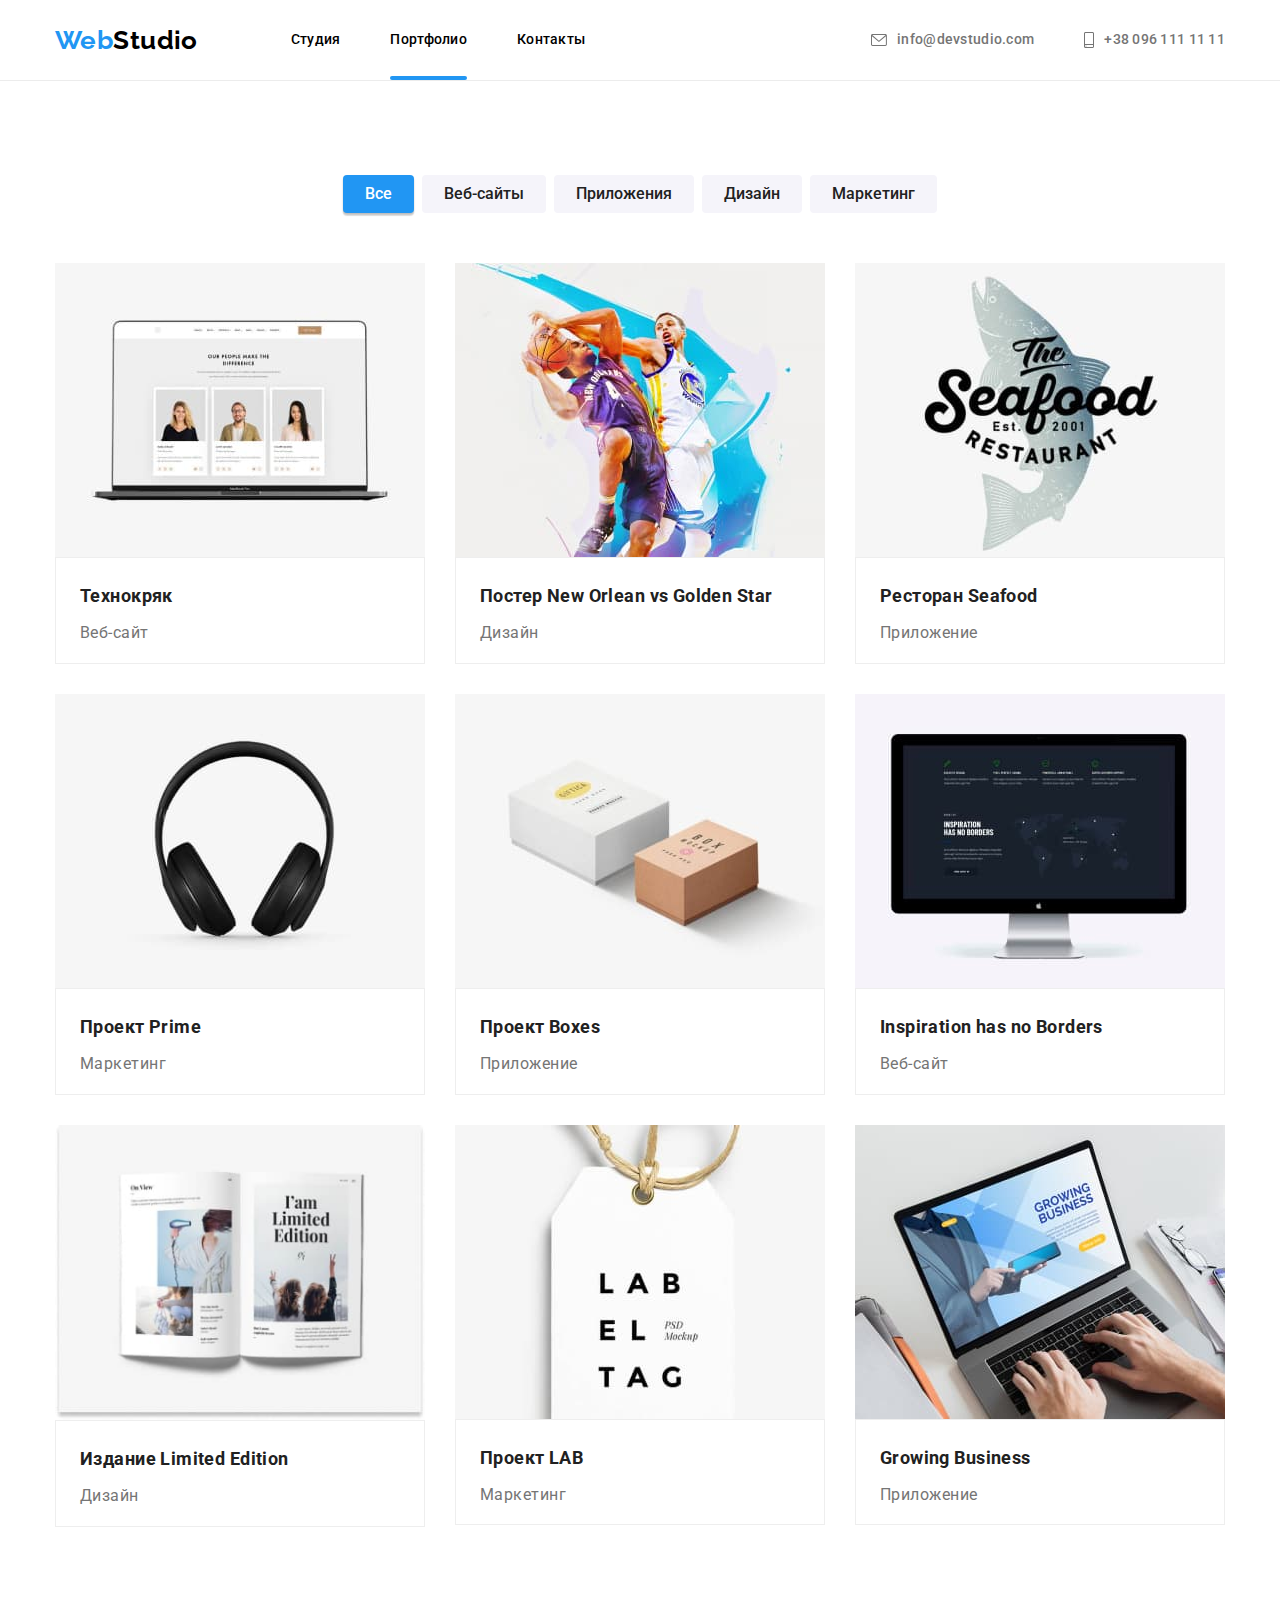
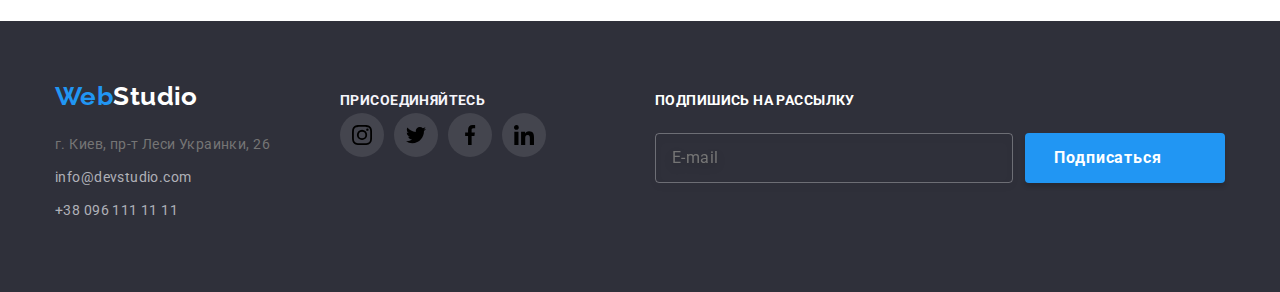
==== commit efc4ddb5: "hide projects" ====
--- a/portfolio.html
+++ b/portfolio.html
@@ -23,9 +23,9 @@
 <body>
 
     <!-- Шапка сайта -->
-    <header class="header">
-        <div class="container main-nav">
-            <nav class="nav-flex">
+    <header class="page-header">
+        <div class="container container--flex">
+            <nav class="page-nav">
                 <a href="./index.html" class="link logo">
                     Web<span class="logo__color">Studio</span>
                 </a>
@@ -55,6 +55,53 @@
 
             </ul>
         </div>
+
+
+<div class="mobile-menu">
+
+    <button type="button" class="menu-button is-open" data-menu-button aria-expanded="false"
+        aria-controls="menu-container">
+        <svg class="menu-button__icons" width="40" height="40" aria-label="Переключатель мобильного меню">
+            <use class="menu-button__burger-icon" href="images/icons.svg#icon-adaptive-burger"></use>
+            <use class="menu-button__cross-icon" href="images/icons.svg#icon-adaptive-cross"></use>
+        </svg>
+    </button>
+
+    <div class="page-nav__menu-container" id="menu-container" data-menu>
+
+        <ul class="site-nav--mobile">
+            <li class="site-nav__item"><a href="./index.html" class="site-nav__link ">Студия</a>
+            </li>
+            <li class="site-nav__item"><a href="./portfolio.html" class=" site-nav__link  site-nav__link--current">Портфолио</a></li>
+            <li class="site-nav__item"><a href="#" class=" site-nav__link">Контакты</a></li>
+        </ul>
+
+        <ul class="site-adr--mobile">
+
+            <li class="site-adr__item"><a href="mailto:info@devstudio.com" class=" site-adr__link">
+                    <svg class="site-adr__icon" width="16" height="12">
+                        <use href="images/icons.svg#icon-envelop"></use>
+                    </svg>
+                    info@devstudio.com </a></li>
+
+            <li class="site-adr__item"><a href="tel:+380961111111" class=" site-adr__link">
+                    <svg class="site-adr__icon" width="10" height="16">
+                        <use href="images/icons.svg#icon-smartphone"></use>
+                    </svg>
+                    +38 096 111 11 11</a></li>
+        </ul>
+
+        <ul class="socials-set">
+            <li class="socials-set__item"> <a class="socials-set__link" href="#">Instagram</a></li>
+            <li class="socials-set__item"> <a class="socials-set__link" href="#">Facebook</a></li>
+            <li class="socials-set__item"> <a class="socials-set__link" href="#">Twitter</a></li>
+            <li class="socials-set__item"> <a class="socials-set__link" href="#">Linkedin</a></li>
+        </ul>
+    </div>
+</div>
+
+
+
     </header>
     <main>
 
@@ -376,6 +423,7 @@
     <!-- Вся твоя разметка, включая разметку модалки -->
 
     <!-- Ставим перед закрывающим тегом body -->
+        <script src="./js/mobile-menu.js"></script>
     <script src="js/modal.js"></script>
 </body>
 
--- a/sass/main.css
+++ b/sass/main.css
@@ -104,11 +104,28 @@
   }
 }
 
-.header {
-  border: 1px solid #ececec;
-}
-
-.main-nav,
+.page-header {
+  position: relative;
+  border-bottom: 1px solid #ececec;
+}
+
+@media screen and (max-width: 767px) {
+  .page-header {
+    display: -webkit-box;
+    display: -ms-flexbox;
+    display: flex;
+    -webkit-box-align: center;
+        -ms-flex-align: center;
+            align-items: center;
+    width: 480px;
+    margin-right: auto;
+    margin-left: auto;
+    padding-top: 16px;
+    padding-bottom: 16px;
+  }
+}
+
+.container--flex,
 .nav-flex {
   display: -webkit-box;
   display: -ms-flexbox;
@@ -139,13 +156,6 @@
   .site-nav {
     display: none;
   }
-}
-
-.site-nav {
-  display: -webkit-box;
-  display: -ms-flexbox;
-  display: flex;
-  margin-left: 93px;
 }
 
 .mobile-menu {
@@ -175,16 +185,7 @@
     background-color: #ffffff;
   }
   .page-nav__menu-container.is-open {
-    display: -webkit-box;
-    display: -ms-flexbox;
-    display: flex;
-    -webkit-box-orient: vertical;
-    -webkit-box-direction: normal;
-        -ms-flex-direction: column;
-            flex-direction: column;
-    -webkit-box-pack: justify;
-        -ms-flex-pack: justify;
-            justify-content: space-between;
+    display: block;
   }
 }
 
@@ -242,14 +243,6 @@
 
 @media screen and (max-width: 767px) {
   .site-nav--mobile {
-    display: -webkit-box;
-    display: -ms-flexbox;
-    display: flex;
-    -webkit-box-orient: vertical;
-    -webkit-box-direction: normal;
-        -ms-flex-direction: column;
-            flex-direction: column;
-    margin-bottom: auto;
     padding-left: 40px;
     margin-bottom: 300px;
   }
@@ -281,9 +274,6 @@
 }
 
 @media screen and (max-width: 767px) {
-  .site-nav__item {
-    position: relative;
-  }
   .site-nav__item:not(:last-child) {
     margin-bottom: 32px;
   }
@@ -393,76 +383,11 @@
   }
 }
 
-.socials-set__link {
-  color: #2196f3;
-}
-
-.site-adr__icon {
-  margin-right: 8px;
-  fill: #757575;
-  -webkit-transition-property: fill;
-  transition-property: fill;
-  -webkit-transition-duration: 250ms;
-          transition-duration: 250ms;
-  -webkit-transition-timing-function: cubic-bezier(0.4, 0, 0.2, 1);
-          transition-timing-function: cubic-bezier(0.4, 0, 0.2, 1);
-}
-
-.site-adr__link:hover .site-adr__icon,
-.site-adr__link:focus .site-adr__icon {
-  fill: currentColor;
-}
-
-@media screen and (max-width: 767px) {
-  .site-adr__icon {
-    display: none;
-  }
-}
-
-@media screen and (min-width: 1200px) {
-  .site-nav {
-    margin-left: 93px;
-  }
-  .site-adr {
-    display: -webkit-box;
-    display: -ms-flexbox;
-    display: flex;
-  }
-  .site-adr__link {
-    display: -webkit-box;
-    display: -ms-flexbox;
-    display: flex;
-    -webkit-box-align: center;
-        -ms-flex-align: center;
-            align-items: center;
-  }
-  .site-adr__icon {
-    margin-right: 10px;
-  }
-}
-
-.site-adr {
-  display: -webkit-box;
-  display: -ms-flexbox;
-  display: flex;
-  margin-left: auto;
-}
-
-.site-adr__item:not(:last-child) {
-  margin-right: 50px;
-}
-
 .site-adr__link {
   color: #757575;
   font-weight: 500;
   line-height: 1.14;
   letter-spacing: 0.02em;
-  display: -webkit-box;
-  display: -ms-flexbox;
-  display: flex;
-  -webkit-box-align: center;
-      -ms-flex-align: center;
-          align-items: center;
   -webkit-transition-property: color;
   transition-property: color;
   -webkit-transition-duration: 250ms;
@@ -473,6 +398,30 @@
 
 .site-adr__link:hover, .site-adr__link:focus {
   color: #2196f3;
+}
+
+@media screen and (max-width: 767px) {
+  .site-adr__link {
+    font-size: 24px;
+    line-height: 1.17;
+  }
+  .site-adr__link:hover, .site-adr__link:focus {
+    font-size: 34px;
+  }
+}
+
+@media screen and (min-width: 768px) {
+  .site-adr {
+    margin-left: auto;
+  }
+}
+
+.socials-set__link {
+  color: #2196f3;
+}
+
+.site-adr__item:not(:last-child) {
+  margin-right: 50px;
 }
 
 .site-adr__icon {
@@ -488,7 +437,47 @@
 
 .site-adr__link:hover .site-adr__icon,
 .site-adr__link:focus .site-adr__icon {
-  fill: #2196f3;
+  fill: currentColor;
+}
+
+@media screen and (max-width: 767px) {
+  .site-adr__icon {
+    display: none;
+  }
+}
+
+@media screen and (max-width: 767px) {
+  .site-adr__item:not(:last-child) {
+    margin-bottom: 32px;
+  }
+}
+
+@media screen and (min-width: 1200px) {
+  .site-adr__item:not(:last-child) {
+    margin-right: 50px;
+  }
+}
+
+@media screen and (min-width: 1200px) {
+  .site-nav {
+    margin-left: 93px;
+  }
+  .site-adr {
+    display: -webkit-box;
+    display: -ms-flexbox;
+    display: flex;
+  }
+  .site-adr__link {
+    display: -webkit-box;
+    display: -ms-flexbox;
+    display: flex;
+    -webkit-box-align: center;
+        -ms-flex-align: center;
+            align-items: center;
+  }
+  .site-adr__icon {
+    margin-right: 10px;
+  }
 }
 
 .hero {
@@ -966,6 +955,10 @@
   color: #757575;
 }
 
+.section--no-padding-top {
+  padding-top: 0;
+}
+
 .spec-list {
   display: -webkit-box;
   display: -ms-flexbox;
@@ -1008,6 +1001,12 @@
   margin-right: 0;
 }
 
+@media screen and (max-width: 1199px) {
+  .section--no-padding-top {
+    display: none;
+  }
+}
+
 .section--bg-color {
   background-color: #f5f4fa;
 }
@@ -1024,16 +1023,20 @@
   }
 }
 
-.team-list {
-  display: -webkit-box;
-  display: -ms-flexbox;
-  display: flex;
-  -webkit-box-align: center;
-      -ms-flex-align: center;
-          align-items: center;
-  -ms-flex-wrap: wrap;
-      flex-wrap: wrap;
-  margin-right: -30px;
+@media screen and (min-width: 768px) {
+  .team-list {
+    display: -webkit-box;
+    display: -ms-flexbox;
+    display: flex;
+  }
+}
+
+@media screen and (min-width: 768px) and (max-width: 1199px) {
+  .team-list {
+    -ms-flex-wrap: wrap;
+        flex-wrap: wrap;
+    margin: -15px;
+  }
 }
 
 .team-list__item {
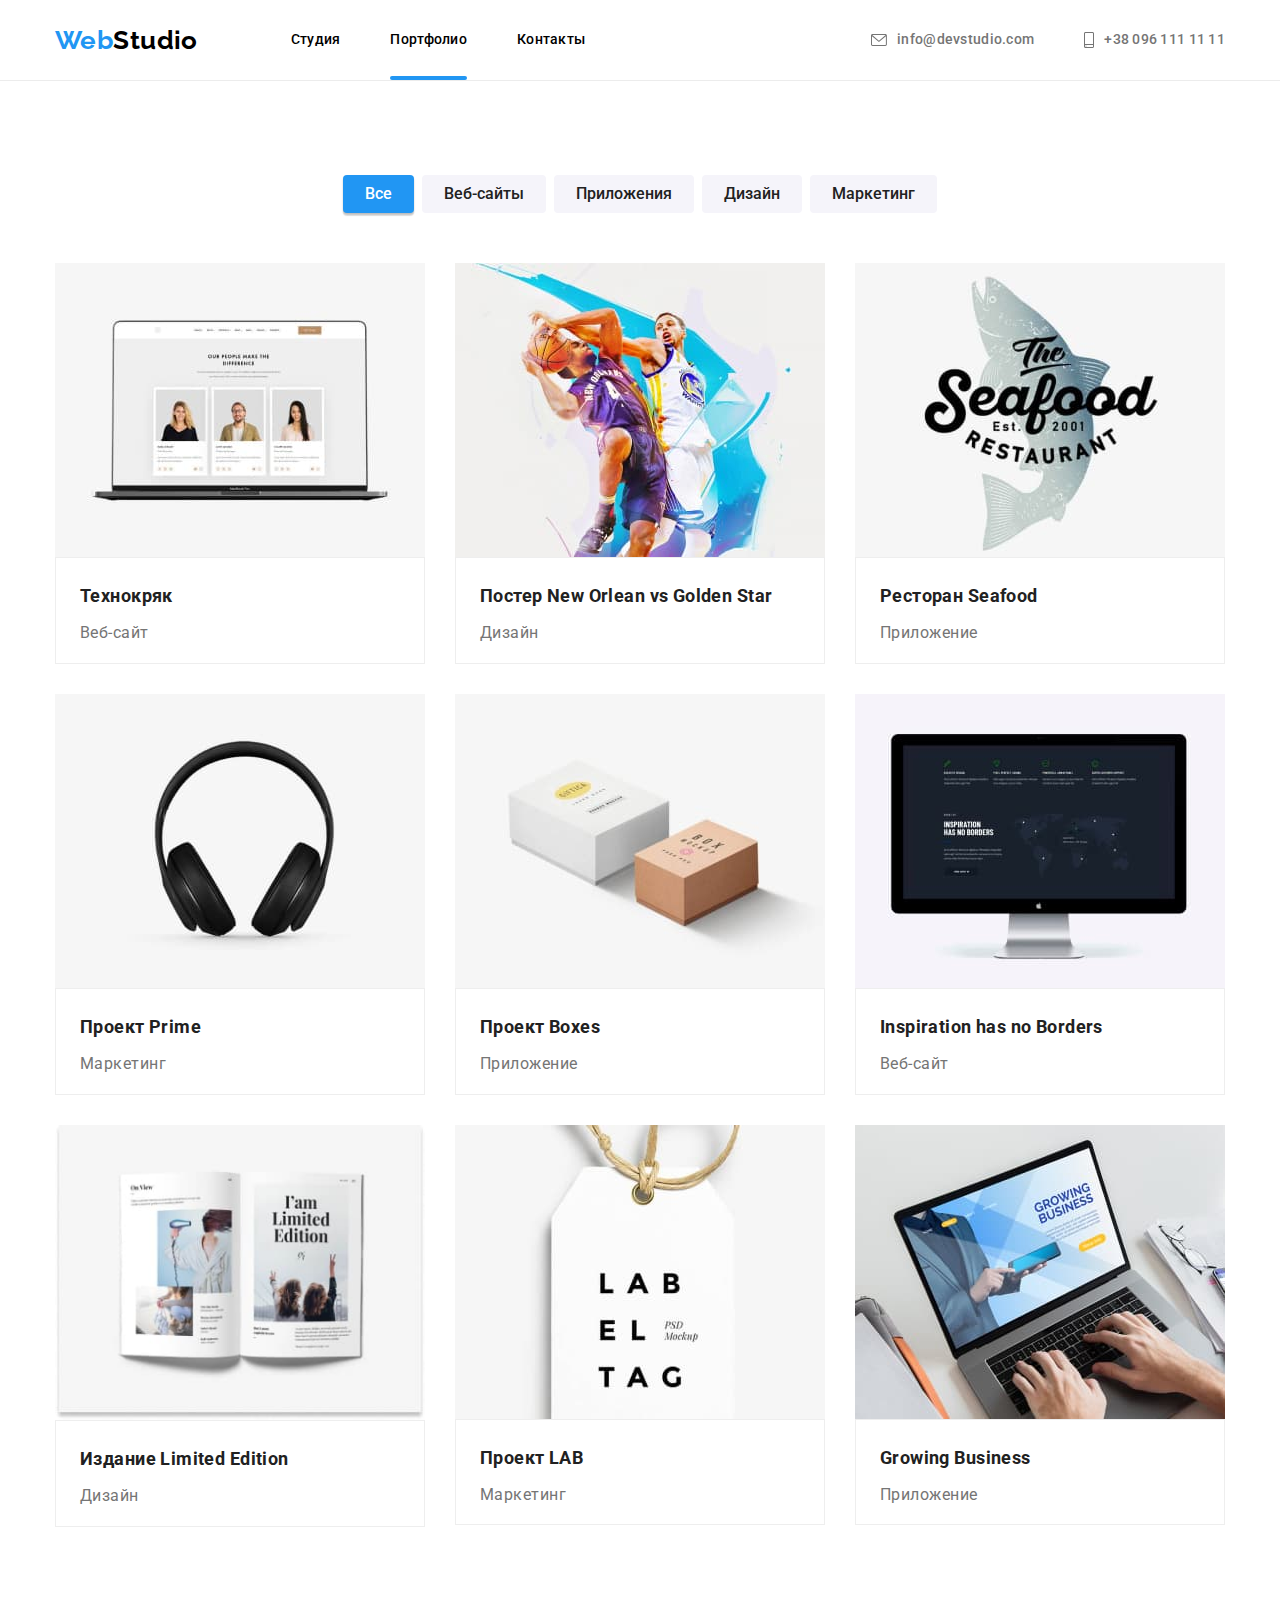
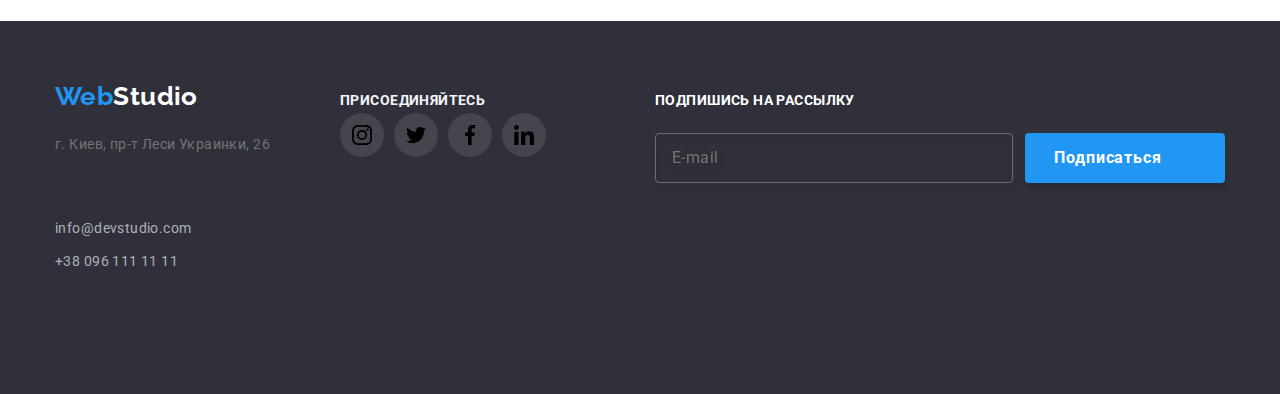
==== commit 9a897d56: "footer flex" ====
--- a/portfolio.html
+++ b/portfolio.html
@@ -16,8 +16,8 @@
         href="https://fonts.googleapis.com/css2?family=Raleway:wght@700&family=Roboto:wght@400;500;700;900&display=swap"
         rel="stylesheet">
     <!-- <link rel="stylesheet" href="./css/stylesheet.css" /> -->
-    <link rel="stylesheet" href="sass/main.css ">
-    <!-- <link rel="stylesheet" href="css/main.min.css "> -->
+    <!-- <link rel="stylesheet" href="sass/main.css "> -->
+    <link rel="stylesheet" href="css/main.min.css ">
 </head>
 
 <body>
@@ -342,10 +342,11 @@
 
     </main><!-- Футер -->
     <footer class="footer">
-        <div class="container footer-container">
+        <div class="container container--flex-baseline">
+            <div class="footer__tablet-flex">
             <div>
                 <a href="/" class="logo link">
-                    <span class="other-logo__color">Web</span><span class="logo-color__suffix">Studio</span>
+                    <span class="logo-color__prefix">Web</span><span class="logo-color__suffix">Studio</span>
                 </a>
                 <address class="footer-address">
 
@@ -402,7 +403,7 @@
                     </li>
 
                 </ul>
-
+            </div>
             </div>
             <div class="footer-input-box">
                 <b class="footer-bold-text">подпишись на рассылку</b>
--- a/sass/main.css
+++ b/sass/main.css
@@ -1310,10 +1310,57 @@
   padding-bottom: 60px;
 }
 
+@media screen and (max-width: 767px) {
+  .footer {
+    width: 480px;
+    text-align: center;
+    margin-right: auto;
+    margin-left: auto;
+  }
+}
+
+@media screen and (min-width: 768px) and (max-width: 1199px) {
+  .footer__tablet-flex {
+    display: -webkit-box;
+    display: -ms-flexbox;
+    display: flex;
+    -webkit-box-align: baseline;
+        -ms-flex-align: baseline;
+            align-items: baseline;
+    -webkit-box-pack: center;
+        -ms-flex-pack: center;
+            justify-content: center;
+    text-align: center;
+  }
+}
+
+@media screen and (min-width: 1200px) {
+  .footer__tablet-flex {
+    display: -webkit-box;
+    display: -ms-flexbox;
+    display: flex;
+    -webkit-box-align: baseline;
+        -ms-flex-align: baseline;
+            align-items: baseline;
+  }
+}
+
+@media screen and (min-width: 1200px) {
+  .container--flex-baseline {
+    display: -webkit-box;
+    display: -ms-flexbox;
+    display: flex;
+    -webkit-box-align: baseline;
+        -ms-flex-align: baseline;
+            align-items: baseline;
+  }
+}
+
 .footer-address {
   font-style: normal;
   color: var(--primary-white-color);
   margin-top: 20px;
+  margin-bottom: 60px;
 }
 
 .footer-adr .link {
@@ -1338,15 +1385,6 @@
 
 .footer-address__link:hover, .footer-address__link:focus {
   color: #2196f3;
-}
-
-.footer-container {
-  display: -webkit-box;
-  display: -ms-flexbox;
-  display: flex;
-  -webkit-box-align: baseline;
-      -ms-flex-align: baseline;
-          align-items: baseline;
 }
 
 .footer-icons {
--- a/css/main.min.css
+++ b/css/main.min.css
@@ -1,2 +1,2 @@
-.container,.hero,.eula{margin-left:auto;margin-right:auto}body{background-color:#fff;color:#757575;font-family:"Roboto", sans-serif;line-height:1.71;letter-spacing:0.03em;font-size:14px}body .modal-open{overflow:hidden}h1,h2,h3,p,ul{margin-top:0;margin-bottom:0}img{max-width:100%;height:auto;display:block}ul{list-style:none;margin:0;padding:0}a{text-decoration:none}textarea{resize:none}.container{padding-left:15px;padding-right:15px}@media screen and (max-width: 767px){.container{width:480px}}@media screen and (min-width: 768px){.container{width:768px}}@media screen and (min-width: 1200px){.container{width:1200px}}@media screen and (max-width: 1199px){.section{padding-top:60px;padding-bottom:60px}}@media screen and (min-width: 1200px){.section{padding-top:94px;padding-bottom:94px}}.section__title{color:#000;font-weight:bold;text-align:center}@media screen and (max-width: 1199px){.section__title{margin-bottom:30px;font-size:28px;line-height:1.18}}@media screen and (min-width: 1200px){.section__title{margin-bottom:50px;font-size:36px;line-height:1.16}}.header{border:1px solid #ececec}.main-nav,.nav-flex{display:flex;align-items:center}.nav-flex{display:flex}.container--flex,.page-nav{display:flex;align-items:center}@media screen and (max-width: 767px){.site-adr,.site-nav{display:none}}.site-nav{display:flex;margin-left:93px}.mobile-menu{display:flex;align-items:center}@media screen and (min-width: 768px){.mobile-menu{display:none}}@media screen and (max-width: 767px){.page-nav__menu-container{display:none;position:absolute;min-width:482px;width:100%;top:90%;left:0px;z-index:999;background-color:#fff}.page-nav__menu-container.is-open{display:flex;flex-direction:column;justify-content:space-between}}@media screen and (min-width: 768px){.page-nav__menu-container{display:flex;align-items:center}}@media screen and (max-width: 767px){.menu-button{display:inline-flex;border:none;background-color:transparent;margin:0;padding:0;margin-left:auto}}@media screen and (min-width: 768px){.menu-button{display:none}}.menu-button__burger-icon{display:none}.menu-button:hover .menu-button__burger-icon,.menu-button:focus .menu-button__burger-icon{fill:#2196f3}.menu-button:hover .menu-button__cross-icon,.menu-button:focus .menu-button__cross-icon{fill:#2196f3}.is-open .menu-button__burger-icon{display:block}.is-open .menu-button__cross-icon{display:none}@media screen and (max-width: 767px){.site-nav--mobile{display:flex;flex-direction:column;margin-bottom:auto;padding-left:40px;margin-bottom:300px}}@media screen and (max-width: 767px){.site-adr--mobile{padding-left:40px;margin-bottom:64px}}@media screen and (min-width: 768px){.site-nav{display:flex;margin-left:88px}}@media screen and (min-width: 768px){.site-nav__item{position:relative}.site-nav__item+.site-nav__item{margin-left:50px}}@media screen and (max-width: 767px){.site-nav__item{position:relative}.site-nav__item:not(:last-child){margin-bottom:32px}}.site-nav__link{color:#000;font-weight:500;line-height:1.14;letter-spacing:0.02em;transition-property:color;transition-duration:250ms;transition-timing-function:cubic-bezier(0.4, 0, 0.2, 1)}.site-nav__link:hover,.site-nav__link:focus{color:#2196f3}@media screen and (max-width: 767px){.site-nav__link{font-size:40px}.site-nav__link--current{color:#2196f3}}@media screen and (min-width: 768px){.site-nav__link{display:block;padding-top:32px;padding-bottom:32px}.site-nav__link--current{color:#2196f3}.site-nav__link--current::after{position:absolute;content:"";bottom:0;left:0;width:100%;height:4px;background-color:#2196f3;border-radius:2px}}.site-adr__link{color:#757575;font-weight:500;line-height:1.14;letter-spacing:0.02em;transition-property:color;transition-duration:250ms;transition-timing-function:cubic-bezier(0.4, 0, 0.2, 1)}.site-adr__link:hover,.site-adr__link:focus{color:#2196f3}@media screen and (max-width: 767px){.site-adr__link{font-size:24px;line-height:1.17}.site-adr__link:hover,.site-adr__link:focus{font-size:34px}}@media screen and (min-width: 768px){.site-adr{margin-left:auto}}.socials-set{display:flex;padding-left:40px;padding-bottom:48px}.socials-set__item{font-weight:500;font-size:18px;line-height:1.22}.socials-set__item:not(:last-child){margin-right:20px}@media screen and (min-width: 768px){.socials-set__item{display:none}}.socials-set__link{color:#2196f3}.site-adr__icon{margin-right:8px;fill:#757575;transition-property:fill;transition-duration:250ms;transition-timing-function:cubic-bezier(0.4, 0, 0.2, 1)}.site-adr__link:hover .site-adr__icon,.site-adr__link:focus .site-adr__icon{fill:currentColor}@media screen and (max-width: 767px){.site-adr__icon{display:none}}@media screen and (min-width: 1200px){.site-nav{margin-left:93px}.site-adr{display:flex}.site-adr__link{display:flex;align-items:center}.site-adr__icon{margin-right:10px}}.site-adr{display:flex;margin-left:auto}.site-adr__item:not(:last-child){margin-right:50px}.site-adr__link{color:#757575;font-weight:500;line-height:1.14;letter-spacing:0.02em;display:flex;align-items:center;transition-property:color;transition-duration:250ms;transition-timing-function:cubic-bezier(0.4, 0, 0.2, 1)}.site-adr__link:hover,.site-adr__link:focus{color:#2196f3}.site-adr__icon{margin-right:10px;fill:#757575;transition-property:fill;transition-duration:250ms;transition-timing-function:cubic-bezier(0.4, 0, 0.2, 1)}.site-adr__link:hover .site-adr__icon,.site-adr__link:focus .site-adr__icon{fill:#2196f3}.hero{background:#2f303a;text-align:center;padding:200px 0;background-image:linear-gradient(to right, rgba(47,48,58,0.4), rgba(47,48,58,0.4)),url(../images/Header-mobile1x.jpg);background-size:cover;background-position:center}@media screen and (max-width: 767px){.hero{width:480px}}@media screen and (min-width: 768px){.hero{max-width:768px;background-image:linear-gradient(to right, rgba(47,48,58,0.4), rgba(47,48,58,0.4)),url(../images/Header-tablet1x.jpg)}}@media screen and (min-width: 1200px){.hero{max-width:1600px;padding:200px 0;background-image:linear-gradient(to right, rgba(47,48,58,0.4), rgba(47,48,58,0.4)),url(../images/Header-desktop1x.jpg)}}@media screen and (max-width: 767px) and (min-device-pixel-ratio: 2), screen and (max-width: 767px) and (min-resolution: 192dpi), screen and (max-width: 767px) and (min-resolution: 2dppx){.hero{background-image:linear-gradient(to right, rgba(47,48,58,0.4), rgba(47,48,58,0.4)),url(../images/Header-mobile2x.jpg)}}@media screen and (min-width: 768px) and (min-device-pixel-ratio: 2), screen and (min-width: 768px) and (min-resolution: 192dpi), screen and (min-width: 768px) and (min-resolution: 2dppx){.hero{background-image:linear-gradient(to right, rgba(47,48,58,0.4), rgba(47,48,58,0.4)),url(../images/Header-tablet2x.jpg)}}@media screen and (min-width: 1200px) and (min-device-pixel-ratio: 2), screen and (min-width: 1200px) and (min-resolution: 192dpi), screen and (min-width: 1200px) and (min-resolution: 2dppx){.hero{background-image:linear-gradient(to right, rgba(47,48,58,0.4), rgba(47,48,58,0.4)),url(../images/Header-desktop2x.jpg)}}.hero__button{color:#000;background-color:#fff;font-size:16px;font-weight:500;line-height:26px;text-decoration:none;cursor:pointer;border-radius:6px;padding:11px 34px;display:inline-block}.hero__title{color:#fff;font-weight:900;font-size:44px;line-height:60px;text-align:center;margin-bottom:30px;letter-spacing:0.06em}.hero__button.primary{color:#fff;background-color:#2196f3;border:none;border:1px solid transparent}.hero__button.secondary{color:#212121;background-color:#f5f4fa;border:none;border:1px solid transparent}.modal{position:absolute;top:50%;left:50%;transform:translate(-50%, -50%) scale(1);transition:250ms cubic-bezier(0.4, 0, 0.2, 1);min-height:581px;min-width:528px;background-color:#fff;box-shadow:0px 1px 3px rgba(0,0,0,0.12),0px 1px 1px rgba(0,0,0,0.14),0px 2px 1px rgba(0,0,0,0.2);border-radius:4px}.backdrop{position:fixed;top:0;left:0;width:100%;height:100%;background-color:#0000001a;transition:opacity 250ms cubic-bezier(0.4, 0, 0.2, 1);z-index:2}.is-hidden{opacity:0;pointer-events:none;visibility:hidden}.is-hidden .modal{transform:translate(-50%, -50%) scale(0.7)}.pointer{cursor:pointer}.modal__button-close{position:absolute;top:8px;right:8px;width:30px;height:30px;background-color:transparent;border-radius:50%;border:1px solid rgba(0,0,0,0.1)}.modal__icon{transform:translate(-10%, 10%);transition-property:fill;transition-duration:250ms;transition-timing-function:cubic-bezier(0.4, 0, 0.2, 1)}.modal__button-close:hover .modal__icon{fill:#2196f3}.current::after{position:absolute;content:"";bottom:0;left:0;width:100%;height:4px;background-color:#2196f3;border-radius:2px}.modal-form__text{display:inline-block;font-size:20px;line-height:1.15;margin-bottom:12px;color:#212121}.send-button-icon{fill:#fff;margin-left:10px}.modal-form{padding:40px}.modal-form__list{margin-bottom:20px}.modal-form__item{display:flex;flex-direction:column}.modal-form__item:not(:last-child){margin-bottom:10px}.modal__button-send{display:flex;align-items:center;justify-content:center;width:200px;padding-top:10px;padding-bottom:10px;margin-right:auto;margin-left:auto;margin-top:30px;font-weight:700;font-size:16px;line-height:1.87;letter-spacing:0.06em;color:#fff;background-color:#2196f3;box-shadow:0px 4px 4px rgba(0,0,0,0.15);border-radius:4px;border-color:transparent;cursor:pointer;transition-property:background-color;transition-duration:250ms;transition-timing-function:cubic-bezier(0.4, 0, 0.2, 1)}.modal__button-send:hover,.modal__button-send:focus{background-color:#188ce8;box-shadow:0px 4px 4px rgba(0,0,0,0.15);border-radius:4px}.eula{display:flex;align-items:center;justify-content:center}.eula__link{color:#2196f3}.eula__field{display:flex;align-items:center}.form__label{margin-bottom:4px}.modal-form__wrap{position:relative}.modal-form__input{padding-left:42px;border:1px solid rgba(33,33,33,0.2);border-radius:4px;min-height:40px;width:448px;transition-property:border;transition-duration:250ms;transition-timing-function:cubic-bezier(0.4, 0, 0.2, 1)}.modal-form__input:hover,.modal-form__input:focus{border:1px solid #2196f3;border-radius:4px;outline:transparent}.modal-form__input:focus+.modal-form__icon{fill:#2196f3}.modal-form__icon{position:absolute;left:12px;top:50%;transform:translatey(-50%);transition-property:fill;transition-duration:250ms;transition-timing-function:cubic-bezier(0.4, 0, 0.2, 1)}.modal-form__textarea{padding:12px 16px;border:1px solid rgba(33,33,33,0.2);border-radius:4px}.modal-form__textarea:hover,.modal-form__textarea:focus-within{border:1px solid #2196f3;border-radius:4px;outline:transparent}.modal-form__textarea:hover::placeholder,.modal-form__textarea:focus-within::placeholder{color:#75757580;line-height:1.02}.checkbox-vector{margin-right:8px}.eula__icon{display:inline-block;width:16px;height:15px;border:2px solid #000;border-radius:2px;margin-right:8px;transition-property:background-color;transition-duration:250ms;transition-timing-function:cubic-bezier(0.4, 0, 0.2, 1)}.eula__checkbox:checked+.eula__icon{background-color:#2196f3;background-image:url("../images/icon-check.svg");background-size:contain;background-origin:border-box;border-color:#2196f3}.eula__checkbox{position:absolute;clip:rect(0 0 0 0);width:1px;height:1px;margin:-1px}.visually-hidden{position:absolute;clip:rect(0 0 0 0);width:1px;height:1px;margin:-1px;padding:0;overflow:hidden;border:0}@media screen and (max-width: 767px){.char-list{max-width:480px}}@media screen and (min-width: 768px){.char-list{display:flex}}@media screen and (min-width: 768px) and (max-width: 1199px){.char-list{flex-wrap:wrap;margin:-15px}}@media screen and (max-width: 767px){.char-list__item:not(:last-child){margin-bottom:30px}}@media screen and (min-width: 768px) and (max-width: 1199px){.char-list__item{flex-basis:calc((100% - 2 * 30px) / 2);margin:15px}}@media screen and (min-width: 1200px){.char-list__item{margin:0 30px 0 0}.char-list__item:nth-child(4n){margin-right:0}}.char-list__toe{display:flex;justify-content:center;background-color:#f5f4fa;border-radius:4px;padding:25px 0}.char-list__icon{width:70px;height:70px}.char-list__title{color:#000;font-weight:700;line-height:1.14;text-transform:uppercase;margin-bottom:10px;margin-top:30px}.char-list__text{font-size:14px;line-height:1.18;letter-spacing:0.03em;color:#757575}.spec-list{display:flex;align-items:center;flex-wrap:wrap;margin-right:-30px}.spec-list__item{position:relative;width:370;margin-right:30px;z-index:1}.spec-list__title{position:absolute;bottom:0;left:0;width:100%;padding-top:27px;padding-bottom:27px;font-size:inherit;font-weight:bold;text-align:center;text-transform:uppercase;color:#fff;background-color:rgba(47,48,58,0.8)}.section--no-ptop{padding-top:0}.spec-list .item:last-child{margin-right:0}.section--bg-color{background-color:#f5f4fa}@media screen and (max-width: 767px){.section--bg-color{min-width:480px}}@media screen and (min-width: 768px){.section--bg-color{min-width:768px}}.team-list{display:flex;align-items:center;flex-wrap:wrap;margin-right:-30px}.team-list__item{background:#fff;border-radius:0px 0px 4px 4px;box-shadow:0px 1px 3px rgba(0,0,0,0.12),0px 1px 1px rgba(0,0,0,0.14),0px 2px 1px rgba(0,0,0,0.2)}@media screen and (max-width: 767px){.team-list__item{width:450px}.team-list__item:not(:last-child){margin-bottom:30px}}@media screen and (min-width: 768px) and (max-width: 1199px){.team-list__item{width:354px;flex-basis:calc((100% - 2 * 30px) / 2);margin:15px}}@media screen and (min-width: 1200px){.team-list__item{width:270px;margin-right:30px}.team-list__item:nth-child(4n){margin-right:0}}@media screen and (max-width: 767px){.team-list__img{width:450px;height:460px}}@media screen and (min-width: 768px) and (max-width: 1199px){.team-list__img{width:354px;height:374px}}@media screen and (min-width: 1200px){.team-list__img{width:270px;height:260px}}.team-list__title{color:#212121;font-weight:500;font-size:16px;line-height:1.18;text-align:center;margin-bottom:10px}.team-list__profession{font-size:16px;line-height:1.18;letter-spacing:0.03em;color:#757575;text-align:center}.team-list__description{padding:30px 0}@media screen and (min-width: 1200px){.team-list__description{padding-bottom:30px}}.par-sec{background-color:#f5f4fa}.socials{display:flex}.socials--margin-top{justify-content:center;margin-top:16px}.socials__link{display:flex;align-items:center;justify-content:center;width:44px;height:44px;border-radius:50%;transition-property:background-color;transition-duration:250ms;transition-timing-function:cubic-bezier(0.4, 0, 0.2, 1)}.socials__link:hover,.socials__link:focus{background-color:#2196f3}.socials__link--bglight{background-color:#fff}.socials__item:not(:last-child){margin-right:10px}.socials__icon{fill:#afb1b8;transition-property:fill;transition-duration:250ms;transition-timing-function:cubic-bezier(0.4, 0, 0.2, 1)}.socials__link:hover .socials__icon,.socials__link:focus .socials__icon{fill:#fff}.socials__link--bg-dark{background-color:#ffffff1a}.socials__icon--fill-reverse{fill:#fff;transition-property:fill;transition-duration:250ms;transition-timing-function:cubic-bezier(0.4, 0, 0.2, 1)}.client-list{display:flex}@media screen and (max-width: 1199px){.client-list{flex-wrap:wrap;margin:-15px}}@media screen and (min-width: 1200px){.client-list{justify-content:center}}.client-list__link{border:1px solid #afb1b8;border-radius:4px;display:flex;align-items:center;justify-content:center;transition-property:border-color;transition-duration:250ms;transition-timing-function:cubic-bezier(0.4, 0, 0.2, 1);transition-duration:250ms;transition-timing-function:cubic-bezier(0.4, 0, 0.2, 1)}.client-list__link:hover,.client-list__link:focus{border-color:#2196f3}@media screen and (max-width: 767px){.client-list__link{padding:15px 51px}}@media screen and (min-width: 768px) and (max-width: 1199px){.client-list__link{padding:15px 59px}}@media screen and (min-width: 1200px){.client-list__link{padding:16px 32px}}@media screen and (max-width: 767px){.client-list__item{flex-basis:calc((100% - 2 * 30px) / 2);margin:15px}}@media screen and (min-width: 768px) and (max-width: 1199px){.client-list__item{flex-basis:calc((100% - 3 * 30px) / 3);margin:15px}}@media screen and (min-width: 1200px){.client-list__item:not(:last-child){margin-right:30px}}.client-list__icon{fill:#afb1b8;transition-property:fill;transition-duration:250ms;transition-timing-function:cubic-bezier(0.4, 0, 0.2, 1)}.client-list__link:hover .client-list__icon,.client-list__link:focus .client-list__icon{fill:#2196f3}.footer{background:#2f303a;padding-top:60px;padding-bottom:60px}.footer-address{font-style:normal;color:var(--primary-white-color);margin-top:20px}.footer-adr .link{color:#afb1b8;font-size:14px;line-height:1.71;letter-spacing:0.03em;text-decoration:none}.footer-adr .link-current{color:#2196f3}.footer-address__item{margin-bottom:9px}.footer-address__link{color:var(--secondary-text-color)}.footer-address__link:hover,.footer-address__link:focus{color:#2196f3}.footer-container{display:flex;align-items:baseline}.footer-icons{margin-left:70px}.icons-list-name{color:#f5f4fa;text-transform:uppercase}.footer-input-box{margin-left:auto}.footer-bold-text{display:inline-block;color:#fff;text-transform:uppercase;margin-bottom:20px}.footer-form{display:flex}.footer-form__input{width:358px;height:50px;padding-left:16px;font-size:16px;line-height:1.25;letter-spacing:inherit;color:#fff;background-color:var(--hero-background-color);border:1px solid rgba(255,255,255,0.3);filter:drop-shadow(0px 4px 4px rgba(0,0,0,0.15));border-radius:4px}.footer-form__button{display:flex;justify-content:center;align-items:center;width:200px;height:50px;font-weight:700;font-size:16px;line-height:1.87;letter-spacing:0.06em;margin-left:12px;background-color:#2196f3;color:#fff;box-shadow:0px 4px 4px rgba(0,0,0,0.15);border-radius:4px;border-color:transparent;cursor:pointer;transition-property:background-color;transition-duration:250ms;transition-timing-function:cubic-bezier(0.4, 0, 0.2, 1)}.logo{color:#2196f3;font-family:"Raleway", sans-serif;font-weight:700;font-size:26px;line-height:1.19}.logo__color{color:#000000}.logo-color__prefix{color:#2196f3}.logo-color__suffix{color:#fff}.port-sel{display:flex;margin-bottom:50px;justify-content:center}@media screen and (max-width: 767px){.port-sel{flex-wrap:wrap;justify-content:start;margin-bottom:40px}}@media screen and (min-width: 768px) and (max-width: 1199px){.port-sel{margin-bottom:30px}}.port-sel__item:not(:last-child){margin-right:8px}@media screen and (max-width: 767px){.port-sel__item:nth-child(-n+3){margin-bottom:15px}}.port-sel__button{font-family:inherit;font-weight:500;font-size:16px;line-height:1.62;border:transparent;color:#212121;background-color:#f5f4fa;padding:6px 22px;border-radius:4px;transition-property:background-color, color, box-shadow, border-radius;transition-duration:250ms;transition-timing-function:cubic-bezier(0.4, 0, 0.2, 1)}.port-sel__button:hover,.port-sel__button:focus{background-color:#2196f3;color:#fff;box-shadow:0px 3px 1px rgba(0,0,0,0.1),0px 1px 2px rgba(0,0,0,0.08),0px 2px 2px rgba(0,0,0,0.12)}.por-nav-cur{background-color:#2196f3;color:#fff;box-shadow:0px 3px 1px rgba(0,0,0,0.1),0px 1px 2px rgba(0,0,0,0.08),0px 2px 2px rgba(0,0,0,0.12)}@media screen and (min-width: 768px){.card-set{display:flex;flex-wrap:wrap}}@media screen and (min-width: 768px) and (max-width: 1199px){.card-set{margin:-15px}.card-set:last-child{margin-bottom:0}}.card-set__title{color:#212121;font-weight:700;font-size:18px;line-height:2;margin-bottom:10px}.card-set__descr{font-size:16px;line-height:1.18;letter-spacing:0.03em;color:#757575}@media screen and (max-width: 767px){.card-set__item:not(:last-child){margin-bottom:30px}}@media screen and (min-width: 768px) and (max-width: 1199px){.card-set__item{flex-basis:calc((100% - 2 * 30px) / 2);margin:15px}.card-set__item:last-child{margin-bottom:0}}@media screen and (min-width: 1200px){.card-set__item{flex-basis:calc((100% - 60px) / 3);margin-right:30px;margin-bottom:30px}.card-set__item:nth-child(3n){margin-right:0}.card-set__item:nth-last-child(-n+3){margin-bottom:0}}.card-set__overlay{position:relative;overflow:hidden}.card-set__overlay-text{position:absolute;top:0;left:0;width:100%;height:100%;padding:63px 24px;font-size:18px;line-height:1.56;background-color:#2196f3e6;color:#fff;transform:translatey(100%);transition:transform 250ms cubic-bezier(0.4, 0, 0.2, 1)}.card-set__link:hover .card-set__overlay-text,.card-set__link:focus .card-set__overlay-text{opacity:1;transform:translatey(0%)}.card-set__text{padding:20px 24px;border:1px solid #eeeeee}@media screen and (min-width: 768px) and (max-width: 1199px){.card-set__text--big{flex-basis:142px;flex-grow:1}}.card-set__link{display:flex;flex-direction:column;transition-property:box-shadow;transition-duration:250ms;transition-timing-function:cubic-bezier(0.4, 0, 0.2, 1)}.card-set__link:hover,.card-set__link:focus{box-shadow:0px 1px 1px rgba(0,0,0,0.12),0px 4px 4px rgba(0,0,0,0.06),1px 4px 6px rgba(0,0,0,0.16)}@media screen and (max-width: 767px){.card-set__image{width:450px;height:294px}}@media screen and (min-width: 768px) and (max-width: 1199px){.card-set__image{width:354px;height:294px}}
+.container,.hero,.eula{margin-left:auto;margin-right:auto}body{background-color:#fff;color:#757575;font-family:"Roboto", sans-serif;line-height:1.71;letter-spacing:0.03em;font-size:14px}body .modal-open{overflow:hidden}h1,h2,h3,p,ul{margin-top:0;margin-bottom:0}img{max-width:100%;height:auto;display:block}ul{list-style:none;margin:0;padding:0}a{text-decoration:none}textarea{resize:none}.container{padding-left:15px;padding-right:15px}@media screen and (max-width: 767px){.container{width:480px}}@media screen and (min-width: 768px){.container{width:768px}}@media screen and (min-width: 1200px){.container{width:1200px}}@media screen and (max-width: 1199px){.section{padding-top:60px;padding-bottom:60px}}@media screen and (min-width: 1200px){.section{padding-top:94px;padding-bottom:94px}}.section__title{color:#000;font-weight:bold;text-align:center}@media screen and (max-width: 1199px){.section__title{margin-bottom:30px;font-size:28px;line-height:1.18}}@media screen and (min-width: 1200px){.section__title{margin-bottom:50px;font-size:36px;line-height:1.16}}.page-header{position:relative;border-bottom:1px solid #ececec}@media screen and (max-width: 767px){.page-header{display:flex;align-items:center;width:480px;margin-right:auto;margin-left:auto;padding-top:16px;padding-bottom:16px}}.container--flex,.nav-flex{display:flex;align-items:center}.nav-flex{display:flex}.container--flex,.page-nav{display:flex;align-items:center}@media screen and (max-width: 767px){.site-adr,.site-nav{display:none}}.mobile-menu{display:flex;align-items:center}@media screen and (min-width: 768px){.mobile-menu{display:none}}@media screen and (max-width: 767px){.page-nav__menu-container{display:none;position:absolute;min-width:482px;width:100%;top:90%;left:0px;z-index:999;background-color:#fff}.page-nav__menu-container.is-open{display:block}}@media screen and (min-width: 768px){.page-nav__menu-container{display:flex;align-items:center}}@media screen and (max-width: 767px){.menu-button{display:inline-flex;border:none;background-color:transparent;margin:0;padding:0;margin-left:auto}}@media screen and (min-width: 768px){.menu-button{display:none}}.menu-button__burger-icon{display:none}.menu-button:hover .menu-button__burger-icon,.menu-button:focus .menu-button__burger-icon{fill:#2196f3}.menu-button:hover .menu-button__cross-icon,.menu-button:focus .menu-button__cross-icon{fill:#2196f3}.is-open .menu-button__burger-icon{display:block}.is-open .menu-button__cross-icon{display:none}@media screen and (max-width: 767px){.site-nav--mobile{padding-left:40px;margin-bottom:300px}}@media screen and (max-width: 767px){.site-adr--mobile{padding-left:40px;margin-bottom:64px}}@media screen and (min-width: 768px){.site-nav{display:flex;margin-left:88px}}@media screen and (min-width: 768px){.site-nav__item{position:relative}.site-nav__item+.site-nav__item{margin-left:50px}}@media screen and (max-width: 767px){.site-nav__item:not(:last-child){margin-bottom:32px}}.site-nav__link{color:#000;font-weight:500;line-height:1.14;letter-spacing:0.02em;transition-property:color;transition-duration:250ms;transition-timing-function:cubic-bezier(0.4, 0, 0.2, 1)}.site-nav__link:hover,.site-nav__link:focus{color:#2196f3}@media screen and (max-width: 767px){.site-nav__link{font-size:40px}.site-nav__link--current{color:#2196f3}}@media screen and (min-width: 768px){.site-nav__link{display:block;padding-top:32px;padding-bottom:32px}.site-nav__link--current{color:#2196f3}.site-nav__link--current::after{position:absolute;content:"";bottom:0;left:0;width:100%;height:4px;background-color:#2196f3;border-radius:2px}}.site-adr__link{color:#757575;font-weight:500;line-height:1.14;letter-spacing:0.02em;transition-property:color;transition-duration:250ms;transition-timing-function:cubic-bezier(0.4, 0, 0.2, 1)}.site-adr__link:hover,.site-adr__link:focus{color:#2196f3}@media screen and (max-width: 767px){.site-adr__link{font-size:24px;line-height:1.17}.site-adr__link:hover,.site-adr__link:focus{font-size:34px}}@media screen and (min-width: 768px){.site-adr{margin-left:auto}}.socials-set{display:flex;padding-left:40px;padding-bottom:48px}.socials-set__item{font-weight:500;font-size:18px;line-height:1.22}.socials-set__item:not(:last-child){margin-right:20px}@media screen and (min-width: 768px){.socials-set__item{display:none}}.site-adr__link{color:#757575;font-weight:500;line-height:1.14;letter-spacing:0.02em;transition-property:color;transition-duration:250ms;transition-timing-function:cubic-bezier(0.4, 0, 0.2, 1)}.site-adr__link:hover,.site-adr__link:focus{color:#2196f3}@media screen and (max-width: 767px){.site-adr__link{font-size:24px;line-height:1.17}.site-adr__link:hover,.site-adr__link:focus{font-size:34px}}@media screen and (min-width: 768px){.site-adr{margin-left:auto}}.socials-set__link{color:#2196f3}.site-adr__item:not(:last-child){margin-right:50px}.site-adr__icon{margin-right:10px;fill:#757575;transition-property:fill;transition-duration:250ms;transition-timing-function:cubic-bezier(0.4, 0, 0.2, 1)}.site-adr__link:hover .site-adr__icon,.site-adr__link:focus .site-adr__icon{fill:currentColor}@media screen and (max-width: 767px){.site-adr__icon{display:none}}@media screen and (max-width: 767px){.site-adr__item:not(:last-child){margin-bottom:32px}}@media screen and (min-width: 1200px){.site-adr__item:not(:last-child){margin-right:50px}}@media screen and (min-width: 1200px){.site-nav{margin-left:93px}.site-adr{display:flex}.site-adr__link{display:flex;align-items:center}.site-adr__icon{margin-right:10px}}.hero{background:#2f303a;text-align:center;padding:200px 0;background-image:linear-gradient(to right, rgba(47,48,58,0.4), rgba(47,48,58,0.4)),url(../images/Header-mobile1x.jpg);background-size:cover;background-position:center}@media screen and (max-width: 767px){.hero{width:480px}}@media screen and (min-width: 768px){.hero{max-width:768px;background-image:linear-gradient(to right, rgba(47,48,58,0.4), rgba(47,48,58,0.4)),url(../images/Header-tablet1x.jpg)}}@media screen and (min-width: 1200px){.hero{max-width:1600px;padding:200px 0;background-image:linear-gradient(to right, rgba(47,48,58,0.4), rgba(47,48,58,0.4)),url(../images/Header-desktop1x.jpg)}}@media screen and (max-width: 767px) and (min-device-pixel-ratio: 2), screen and (max-width: 767px) and (min-resolution: 192dpi), screen and (max-width: 767px) and (min-resolution: 2dppx){.hero{background-image:linear-gradient(to right, rgba(47,48,58,0.4), rgba(47,48,58,0.4)),url(../images/Header-mobile2x.jpg)}}@media screen and (min-width: 768px) and (min-device-pixel-ratio: 2), screen and (min-width: 768px) and (min-resolution: 192dpi), screen and (min-width: 768px) and (min-resolution: 2dppx){.hero{background-image:linear-gradient(to right, rgba(47,48,58,0.4), rgba(47,48,58,0.4)),url(../images/Header-tablet2x.jpg)}}@media screen and (min-width: 1200px) and (min-device-pixel-ratio: 2), screen and (min-width: 1200px) and (min-resolution: 192dpi), screen and (min-width: 1200px) and (min-resolution: 2dppx){.hero{background-image:linear-gradient(to right, rgba(47,48,58,0.4), rgba(47,48,58,0.4)),url(../images/Header-desktop2x.jpg)}}.hero__button{color:#000;background-color:#fff;font-size:16px;font-weight:500;line-height:26px;text-decoration:none;cursor:pointer;border-radius:6px;padding:11px 34px;display:inline-block}.hero__title{color:#fff;font-weight:900;font-size:44px;line-height:60px;text-align:center;margin-bottom:30px;letter-spacing:0.06em}.hero__button.primary{color:#fff;background-color:#2196f3;border:none;border:1px solid transparent}.hero__button.secondary{color:#212121;background-color:#f5f4fa;border:none;border:1px solid transparent}.modal{position:absolute;top:50%;left:50%;transform:translate(-50%, -50%) scale(1);transition:250ms cubic-bezier(0.4, 0, 0.2, 1);min-height:581px;min-width:528px;background-color:#fff;box-shadow:0px 1px 3px rgba(0,0,0,0.12),0px 1px 1px rgba(0,0,0,0.14),0px 2px 1px rgba(0,0,0,0.2);border-radius:4px}.backdrop{position:fixed;top:0;left:0;width:100%;height:100%;background-color:#0000001a;transition:opacity 250ms cubic-bezier(0.4, 0, 0.2, 1);z-index:2}.is-hidden{opacity:0;pointer-events:none;visibility:hidden}.is-hidden .modal{transform:translate(-50%, -50%) scale(0.7)}.pointer{cursor:pointer}.modal__button-close{position:absolute;top:8px;right:8px;width:30px;height:30px;background-color:transparent;border-radius:50%;border:1px solid rgba(0,0,0,0.1)}.modal__icon{transform:translate(-10%, 10%);transition-property:fill;transition-duration:250ms;transition-timing-function:cubic-bezier(0.4, 0, 0.2, 1)}.modal__button-close:hover .modal__icon{fill:#2196f3}.current::after{position:absolute;content:"";bottom:0;left:0;width:100%;height:4px;background-color:#2196f3;border-radius:2px}.modal-form__text{display:inline-block;font-size:20px;line-height:1.15;margin-bottom:12px;color:#212121}.send-button-icon{fill:#fff;margin-left:10px}.modal-form{padding:40px}.modal-form__list{margin-bottom:20px}.modal-form__item{display:flex;flex-direction:column}.modal-form__item:not(:last-child){margin-bottom:10px}.modal__button-send{display:flex;align-items:center;justify-content:center;width:200px;padding-top:10px;padding-bottom:10px;margin-right:auto;margin-left:auto;margin-top:30px;font-weight:700;font-size:16px;line-height:1.87;letter-spacing:0.06em;color:#fff;background-color:#2196f3;box-shadow:0px 4px 4px rgba(0,0,0,0.15);border-radius:4px;border-color:transparent;cursor:pointer;transition-property:background-color;transition-duration:250ms;transition-timing-function:cubic-bezier(0.4, 0, 0.2, 1)}.modal__button-send:hover,.modal__button-send:focus{background-color:#188ce8;box-shadow:0px 4px 4px rgba(0,0,0,0.15);border-radius:4px}.eula{display:flex;align-items:center;justify-content:center}.eula__link{color:#2196f3}.eula__field{display:flex;align-items:center}.form__label{margin-bottom:4px}.modal-form__wrap{position:relative}.modal-form__input{padding-left:42px;border:1px solid rgba(33,33,33,0.2);border-radius:4px;min-height:40px;width:448px;transition-property:border;transition-duration:250ms;transition-timing-function:cubic-bezier(0.4, 0, 0.2, 1)}.modal-form__input:hover,.modal-form__input:focus{border:1px solid #2196f3;border-radius:4px;outline:transparent}.modal-form__input:focus+.modal-form__icon{fill:#2196f3}.modal-form__icon{position:absolute;left:12px;top:50%;transform:translatey(-50%);transition-property:fill;transition-duration:250ms;transition-timing-function:cubic-bezier(0.4, 0, 0.2, 1)}.modal-form__textarea{padding:12px 16px;border:1px solid rgba(33,33,33,0.2);border-radius:4px}.modal-form__textarea:hover,.modal-form__textarea:focus-within{border:1px solid #2196f3;border-radius:4px;outline:transparent}.modal-form__textarea:hover::placeholder,.modal-form__textarea:focus-within::placeholder{color:#75757580;line-height:1.02}.checkbox-vector{margin-right:8px}.eula__icon{display:inline-block;width:16px;height:15px;border:2px solid #000;border-radius:2px;margin-right:8px;transition-property:background-color;transition-duration:250ms;transition-timing-function:cubic-bezier(0.4, 0, 0.2, 1)}.eula__checkbox:checked+.eula__icon{background-color:#2196f3;background-image:url("../images/icon-check.svg");background-size:contain;background-origin:border-box;border-color:#2196f3}.eula__checkbox{position:absolute;clip:rect(0 0 0 0);width:1px;height:1px;margin:-1px}.visually-hidden{position:absolute;clip:rect(0 0 0 0);width:1px;height:1px;margin:-1px;padding:0;overflow:hidden;border:0}@media screen and (max-width: 767px){.char-list{max-width:480px}}@media screen and (min-width: 768px){.char-list{display:flex}}@media screen and (min-width: 768px) and (max-width: 1199px){.char-list{flex-wrap:wrap;margin:-15px}}@media screen and (max-width: 767px){.char-list__item:not(:last-child){margin-bottom:30px}}@media screen and (min-width: 768px) and (max-width: 1199px){.char-list__item{flex-basis:calc((100% - 2 * 30px) / 2);margin:15px}}@media screen and (min-width: 1200px){.char-list__item{margin:0 30px 0 0}.char-list__item:nth-child(4n){margin-right:0}}.char-list__toe{display:flex;justify-content:center;background-color:#f5f4fa;border-radius:4px;padding:25px 0}.char-list__icon{width:70px;height:70px}.char-list__title{color:#000;font-weight:700;line-height:1.14;text-transform:uppercase;margin-bottom:10px;margin-top:30px}.char-list__text{font-size:14px;line-height:1.18;letter-spacing:0.03em;color:#757575}.section--no-padding-top{padding-top:0}.spec-list{display:flex;align-items:center;flex-wrap:wrap;margin-right:-30px}.spec-list__item{position:relative;width:370;margin-right:30px;z-index:1}.spec-list__title{position:absolute;bottom:0;left:0;width:100%;padding-top:27px;padding-bottom:27px;font-size:inherit;font-weight:bold;text-align:center;text-transform:uppercase;color:#fff;background-color:rgba(47,48,58,0.8)}.section--no-ptop{padding-top:0}.spec-list .item:last-child{margin-right:0}@media screen and (max-width: 1199px){.section--no-padding-top{display:none}}.section--bg-color{background-color:#f5f4fa}@media screen and (max-width: 767px){.section--bg-color{min-width:480px}}@media screen and (min-width: 768px){.section--bg-color{min-width:768px}}@media screen and (min-width: 768px){.team-list{display:flex}}@media screen and (min-width: 768px) and (max-width: 1199px){.team-list{flex-wrap:wrap;margin:-15px}}.team-list__item{background:#fff;border-radius:0px 0px 4px 4px;box-shadow:0px 1px 3px rgba(0,0,0,0.12),0px 1px 1px rgba(0,0,0,0.14),0px 2px 1px rgba(0,0,0,0.2)}@media screen and (max-width: 767px){.team-list__item{width:450px}.team-list__item:not(:last-child){margin-bottom:30px}}@media screen and (min-width: 768px) and (max-width: 1199px){.team-list__item{width:354px;flex-basis:calc((100% - 2 * 30px) / 2);margin:15px}}@media screen and (min-width: 1200px){.team-list__item{width:270px;margin-right:30px}.team-list__item:nth-child(4n){margin-right:0}}@media screen and (max-width: 767px){.team-list__img{width:450px;height:460px}}@media screen and (min-width: 768px) and (max-width: 1199px){.team-list__img{width:354px;height:374px}}@media screen and (min-width: 1200px){.team-list__img{width:270px;height:260px}}.team-list__title{color:#212121;font-weight:500;font-size:16px;line-height:1.18;text-align:center;margin-bottom:10px}.team-list__profession{font-size:16px;line-height:1.18;letter-spacing:0.03em;color:#757575;text-align:center}.team-list__description{padding:30px 0}@media screen and (min-width: 1200px){.team-list__description{padding-bottom:30px}}.par-sec{background-color:#f5f4fa}.socials{display:flex}.socials--margin-top{justify-content:center;margin-top:16px}.socials__link{display:flex;align-items:center;justify-content:center;width:44px;height:44px;border-radius:50%;transition-property:background-color;transition-duration:250ms;transition-timing-function:cubic-bezier(0.4, 0, 0.2, 1)}.socials__link:hover,.socials__link:focus{background-color:#2196f3}.socials__link--bglight{background-color:#fff}.socials__item:not(:last-child){margin-right:10px}.socials__icon{fill:#afb1b8;transition-property:fill;transition-duration:250ms;transition-timing-function:cubic-bezier(0.4, 0, 0.2, 1)}.socials__link:hover .socials__icon,.socials__link:focus .socials__icon{fill:#fff}.socials__link--bg-dark{background-color:#ffffff1a}.socials__icon--fill-reverse{fill:#fff;transition-property:fill;transition-duration:250ms;transition-timing-function:cubic-bezier(0.4, 0, 0.2, 1)}.client-list{display:flex}@media screen and (max-width: 1199px){.client-list{flex-wrap:wrap;margin:-15px}}@media screen and (min-width: 1200px){.client-list{justify-content:center}}.client-list__link{border:1px solid #afb1b8;border-radius:4px;display:flex;align-items:center;justify-content:center;transition-property:border-color;transition-duration:250ms;transition-timing-function:cubic-bezier(0.4, 0, 0.2, 1);transition-duration:250ms;transition-timing-function:cubic-bezier(0.4, 0, 0.2, 1)}.client-list__link:hover,.client-list__link:focus{border-color:#2196f3}@media screen and (max-width: 767px){.client-list__link{padding:15px 51px}}@media screen and (min-width: 768px) and (max-width: 1199px){.client-list__link{padding:15px 59px}}@media screen and (min-width: 1200px){.client-list__link{padding:16px 32px}}@media screen and (max-width: 767px){.client-list__item{flex-basis:calc((100% - 2 * 30px) / 2);margin:15px}}@media screen and (min-width: 768px) and (max-width: 1199px){.client-list__item{flex-basis:calc((100% - 3 * 30px) / 3);margin:15px}}@media screen and (min-width: 1200px){.client-list__item:not(:last-child){margin-right:30px}}.client-list__icon{fill:#afb1b8;transition-property:fill;transition-duration:250ms;transition-timing-function:cubic-bezier(0.4, 0, 0.2, 1)}.client-list__link:hover .client-list__icon,.client-list__link:focus .client-list__icon{fill:#2196f3}.footer{background:#2f303a;padding-top:60px;padding-bottom:60px}@media screen and (max-width: 767px){.footer{width:480px;text-align:center;margin-right:auto;margin-left:auto}}@media screen and (min-width: 768px) and (max-width: 1199px){.footer__tablet-flex{display:flex;align-items:baseline;justify-content:center;text-align:center}}@media screen and (min-width: 1200px){.footer__tablet-flex{display:flex;align-items:baseline}}@media screen and (min-width: 1200px){.container--flex-baseline{display:flex;align-items:baseline}}.footer-address{font-style:normal;color:var(--primary-white-color);margin-top:20px;margin-bottom:60px}.footer-adr .link{color:#afb1b8;font-size:14px;line-height:1.71;letter-spacing:0.03em;text-decoration:none}.footer-adr .link-current{color:#2196f3}.footer-address__item{margin-bottom:9px}.footer-address__link{color:var(--secondary-text-color)}.footer-address__link:hover,.footer-address__link:focus{color:#2196f3}.footer-icons{margin-left:70px}.icons-list-name{color:#f5f4fa;text-transform:uppercase}.footer-input-box{margin-left:auto}.footer-bold-text{display:inline-block;color:#fff;text-transform:uppercase;margin-bottom:20px}.footer-form{display:flex}.footer-form__input{width:358px;height:50px;padding-left:16px;font-size:16px;line-height:1.25;letter-spacing:inherit;color:#fff;background-color:var(--hero-background-color);border:1px solid rgba(255,255,255,0.3);filter:drop-shadow(0px 4px 4px rgba(0,0,0,0.15));border-radius:4px}.footer-form__button{display:flex;justify-content:center;align-items:center;width:200px;height:50px;font-weight:700;font-size:16px;line-height:1.87;letter-spacing:0.06em;margin-left:12px;background-color:#2196f3;color:#fff;box-shadow:0px 4px 4px rgba(0,0,0,0.15);border-radius:4px;border-color:transparent;cursor:pointer;transition-property:background-color;transition-duration:250ms;transition-timing-function:cubic-bezier(0.4, 0, 0.2, 1)}.logo{color:#2196f3;font-family:"Raleway", sans-serif;font-weight:700;font-size:26px;line-height:1.19}.logo__color{color:#000000}.logo-color__prefix{color:#2196f3}.logo-color__suffix{color:#fff}.port-sel{display:flex;margin-bottom:50px;justify-content:center}@media screen and (max-width: 767px){.port-sel{flex-wrap:wrap;justify-content:start;margin-bottom:40px}}@media screen and (min-width: 768px) and (max-width: 1199px){.port-sel{margin-bottom:30px}}.port-sel__item:not(:last-child){margin-right:8px}@media screen and (max-width: 767px){.port-sel__item:nth-child(-n+3){margin-bottom:15px}}.port-sel__button{font-family:inherit;font-weight:500;font-size:16px;line-height:1.62;border:transparent;color:#212121;background-color:#f5f4fa;padding:6px 22px;border-radius:4px;transition-property:background-color, color, box-shadow, border-radius;transition-duration:250ms;transition-timing-function:cubic-bezier(0.4, 0, 0.2, 1)}.port-sel__button:hover,.port-sel__button:focus{background-color:#2196f3;color:#fff;box-shadow:0px 3px 1px rgba(0,0,0,0.1),0px 1px 2px rgba(0,0,0,0.08),0px 2px 2px rgba(0,0,0,0.12)}.por-nav-cur{background-color:#2196f3;color:#fff;box-shadow:0px 3px 1px rgba(0,0,0,0.1),0px 1px 2px rgba(0,0,0,0.08),0px 2px 2px rgba(0,0,0,0.12)}@media screen and (min-width: 768px){.card-set{display:flex;flex-wrap:wrap}}@media screen and (min-width: 768px) and (max-width: 1199px){.card-set{margin:-15px}.card-set:last-child{margin-bottom:0}}.card-set__title{color:#212121;font-weight:700;font-size:18px;line-height:2;margin-bottom:10px}.card-set__descr{font-size:16px;line-height:1.18;letter-spacing:0.03em;color:#757575}@media screen and (max-width: 767px){.card-set__item:not(:last-child){margin-bottom:30px}}@media screen and (min-width: 768px) and (max-width: 1199px){.card-set__item{flex-basis:calc((100% - 2 * 30px) / 2);margin:15px}.card-set__item:last-child{margin-bottom:0}}@media screen and (min-width: 1200px){.card-set__item{flex-basis:calc((100% - 60px) / 3);margin-right:30px;margin-bottom:30px}.card-set__item:nth-child(3n){margin-right:0}.card-set__item:nth-last-child(-n+3){margin-bottom:0}}.card-set__overlay{position:relative;overflow:hidden}.card-set__overlay-text{position:absolute;top:0;left:0;width:100%;height:100%;padding:63px 24px;font-size:18px;line-height:1.56;background-color:#2196f3e6;color:#fff;transform:translatey(100%);transition:transform 250ms cubic-bezier(0.4, 0, 0.2, 1)}.card-set__link:hover .card-set__overlay-text,.card-set__link:focus .card-set__overlay-text{opacity:1;transform:translatey(0%)}.card-set__text{padding:20px 24px;border:1px solid #eeeeee}@media screen and (min-width: 768px) and (max-width: 1199px){.card-set__text--big{flex-basis:142px;flex-grow:1}}.card-set__link{display:flex;flex-direction:column;transition-property:box-shadow;transition-duration:250ms;transition-timing-function:cubic-bezier(0.4, 0, 0.2, 1)}.card-set__link:hover,.card-set__link:focus{box-shadow:0px 1px 1px rgba(0,0,0,0.12),0px 4px 4px rgba(0,0,0,0.06),1px 4px 6px rgba(0,0,0,0.16)}@media screen and (max-width: 767px){.card-set__image{width:450px;height:294px}}@media screen and (min-width: 768px) and (max-width: 1199px){.card-set__image{width:354px;height:294px}}
 /*# sourceMappingURL=main.min.css.map */
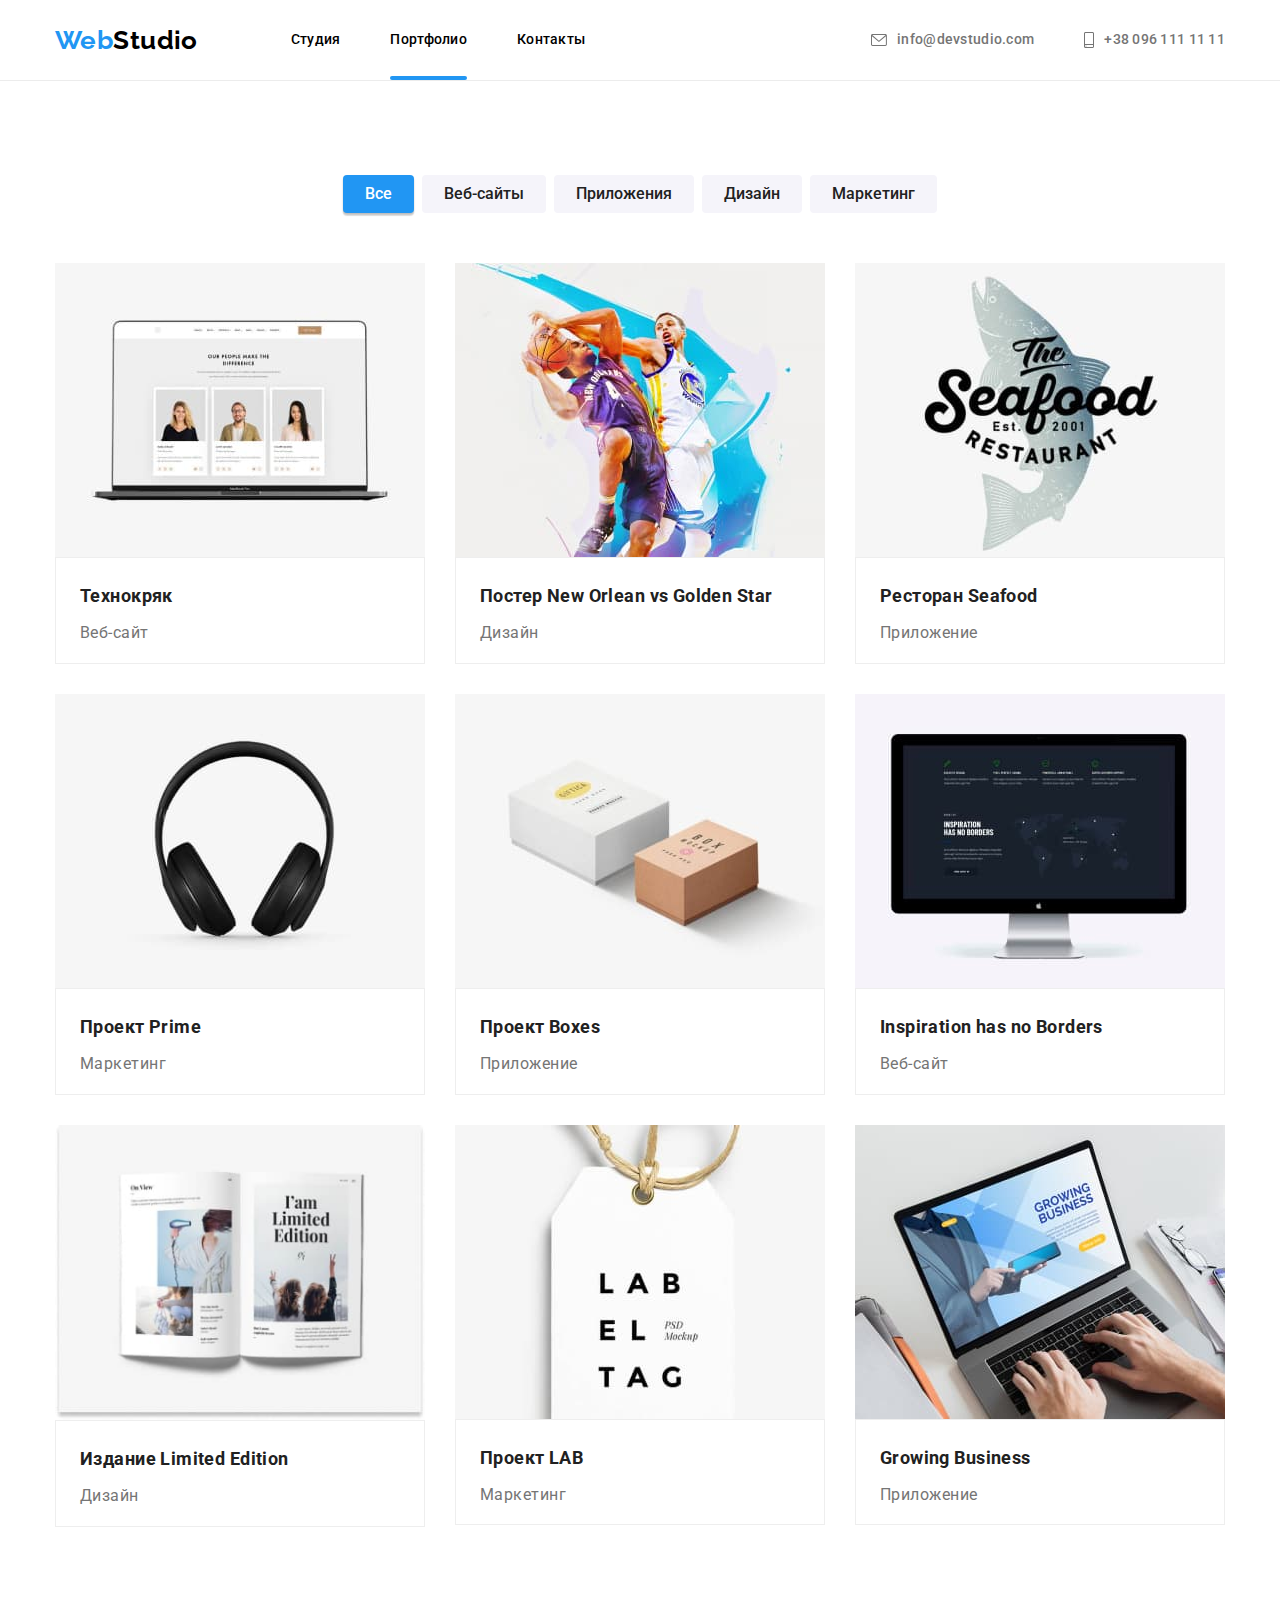
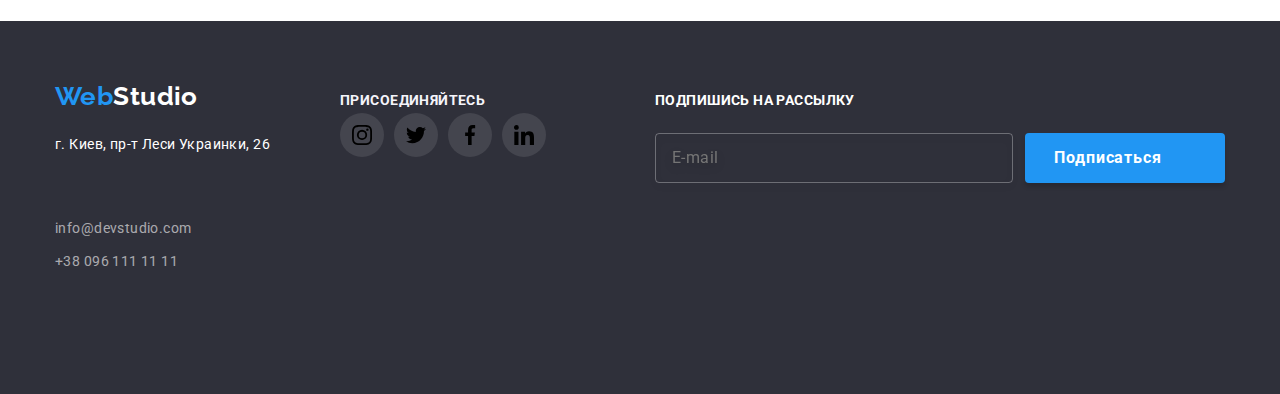
==== commit 75cabebf: "footer fixes" ====
--- a/portfolio.html
+++ b/portfolio.html
@@ -350,20 +350,20 @@
                 </a>
                 <address class="footer-address">
 
-                    <ul class="footer-adr list">
+                    <ul class="footer-address__list">
 
                         <li class="footer-address__item">
                             <p class="footer-address">г. Киев, пр-т Леси Украинки, 26</p>
                         </li>
-                        <li class="footer-address__item"><a class="link" href="mailto:info@devstudio.com">info@devstudio.com</a>
+                        <li class="footer-address__item"><a class="link footer-address__link" href="mailto:info@devstudio.com">info@devstudio.com</a>
                         </li>
-                        <li class="footer-address__item"><a class="link" href="tel:+380961111111">+38 096 111 11 11</a></li>
+                        <li class="footer-address__item"><a class="link footer-address__link" href="tel:+380961111111">+38 096 111 11 11</a></li>
                     </ul>
                 </address>
             </div>
 
 
-            <div class="footer-icons">
+            <div class="footer-socials">
                 <b class="icons-list-name">Присоединяйтесь</b>
 
                 <ul class="socials">
--- a/css/main.min.css
+++ b/css/main.min.css
@@ -1,2 +1,2 @@
-.container,.hero,.eula{margin-left:auto;margin-right:auto}body{background-color:#fff;color:#757575;font-family:"Roboto", sans-serif;line-height:1.71;letter-spacing:0.03em;font-size:14px}body .modal-open{overflow:hidden}h1,h2,h3,p,ul{margin-top:0;margin-bottom:0}img{max-width:100%;height:auto;display:block}ul{list-style:none;margin:0;padding:0}a{text-decoration:none}textarea{resize:none}.container{padding-left:15px;padding-right:15px}@media screen and (max-width: 767px){.container{width:480px}}@media screen and (min-width: 768px){.container{width:768px}}@media screen and (min-width: 1200px){.container{width:1200px}}@media screen and (max-width: 1199px){.section{padding-top:60px;padding-bottom:60px}}@media screen and (min-width: 1200px){.section{padding-top:94px;padding-bottom:94px}}.section__title{color:#000;font-weight:bold;text-align:center}@media screen and (max-width: 1199px){.section__title{margin-bottom:30px;font-size:28px;line-height:1.18}}@media screen and (min-width: 1200px){.section__title{margin-bottom:50px;font-size:36px;line-height:1.16}}.page-header{position:relative;border-bottom:1px solid #ececec}@media screen and (max-width: 767px){.page-header{display:flex;align-items:center;width:480px;margin-right:auto;margin-left:auto;padding-top:16px;padding-bottom:16px}}.container--flex,.nav-flex{display:flex;align-items:center}.nav-flex{display:flex}.container--flex,.page-nav{display:flex;align-items:center}@media screen and (max-width: 767px){.site-adr,.site-nav{display:none}}.mobile-menu{display:flex;align-items:center}@media screen and (min-width: 768px){.mobile-menu{display:none}}@media screen and (max-width: 767px){.page-nav__menu-container{display:none;position:absolute;min-width:482px;width:100%;top:90%;left:0px;z-index:999;background-color:#fff}.page-nav__menu-container.is-open{display:block}}@media screen and (min-width: 768px){.page-nav__menu-container{display:flex;align-items:center}}@media screen and (max-width: 767px){.menu-button{display:inline-flex;border:none;background-color:transparent;margin:0;padding:0;margin-left:auto}}@media screen and (min-width: 768px){.menu-button{display:none}}.menu-button__burger-icon{display:none}.menu-button:hover .menu-button__burger-icon,.menu-button:focus .menu-button__burger-icon{fill:#2196f3}.menu-button:hover .menu-button__cross-icon,.menu-button:focus .menu-button__cross-icon{fill:#2196f3}.is-open .menu-button__burger-icon{display:block}.is-open .menu-button__cross-icon{display:none}@media screen and (max-width: 767px){.site-nav--mobile{padding-left:40px;margin-bottom:300px}}@media screen and (max-width: 767px){.site-adr--mobile{padding-left:40px;margin-bottom:64px}}@media screen and (min-width: 768px){.site-nav{display:flex;margin-left:88px}}@media screen and (min-width: 768px){.site-nav__item{position:relative}.site-nav__item+.site-nav__item{margin-left:50px}}@media screen and (max-width: 767px){.site-nav__item:not(:last-child){margin-bottom:32px}}.site-nav__link{color:#000;font-weight:500;line-height:1.14;letter-spacing:0.02em;transition-property:color;transition-duration:250ms;transition-timing-function:cubic-bezier(0.4, 0, 0.2, 1)}.site-nav__link:hover,.site-nav__link:focus{color:#2196f3}@media screen and (max-width: 767px){.site-nav__link{font-size:40px}.site-nav__link--current{color:#2196f3}}@media screen and (min-width: 768px){.site-nav__link{display:block;padding-top:32px;padding-bottom:32px}.site-nav__link--current{color:#2196f3}.site-nav__link--current::after{position:absolute;content:"";bottom:0;left:0;width:100%;height:4px;background-color:#2196f3;border-radius:2px}}.site-adr__link{color:#757575;font-weight:500;line-height:1.14;letter-spacing:0.02em;transition-property:color;transition-duration:250ms;transition-timing-function:cubic-bezier(0.4, 0, 0.2, 1)}.site-adr__link:hover,.site-adr__link:focus{color:#2196f3}@media screen and (max-width: 767px){.site-adr__link{font-size:24px;line-height:1.17}.site-adr__link:hover,.site-adr__link:focus{font-size:34px}}@media screen and (min-width: 768px){.site-adr{margin-left:auto}}.socials-set{display:flex;padding-left:40px;padding-bottom:48px}.socials-set__item{font-weight:500;font-size:18px;line-height:1.22}.socials-set__item:not(:last-child){margin-right:20px}@media screen and (min-width: 768px){.socials-set__item{display:none}}.site-adr__link{color:#757575;font-weight:500;line-height:1.14;letter-spacing:0.02em;transition-property:color;transition-duration:250ms;transition-timing-function:cubic-bezier(0.4, 0, 0.2, 1)}.site-adr__link:hover,.site-adr__link:focus{color:#2196f3}@media screen and (max-width: 767px){.site-adr__link{font-size:24px;line-height:1.17}.site-adr__link:hover,.site-adr__link:focus{font-size:34px}}@media screen and (min-width: 768px){.site-adr{margin-left:auto}}.socials-set__link{color:#2196f3}.site-adr__item:not(:last-child){margin-right:50px}.site-adr__icon{margin-right:10px;fill:#757575;transition-property:fill;transition-duration:250ms;transition-timing-function:cubic-bezier(0.4, 0, 0.2, 1)}.site-adr__link:hover .site-adr__icon,.site-adr__link:focus .site-adr__icon{fill:currentColor}@media screen and (max-width: 767px){.site-adr__icon{display:none}}@media screen and (max-width: 767px){.site-adr__item:not(:last-child){margin-bottom:32px}}@media screen and (min-width: 1200px){.site-adr__item:not(:last-child){margin-right:50px}}@media screen and (min-width: 1200px){.site-nav{margin-left:93px}.site-adr{display:flex}.site-adr__link{display:flex;align-items:center}.site-adr__icon{margin-right:10px}}.hero{background:#2f303a;text-align:center;padding:200px 0;background-image:linear-gradient(to right, rgba(47,48,58,0.4), rgba(47,48,58,0.4)),url(../images/Header-mobile1x.jpg);background-size:cover;background-position:center}@media screen and (max-width: 767px){.hero{width:480px}}@media screen and (min-width: 768px){.hero{max-width:768px;background-image:linear-gradient(to right, rgba(47,48,58,0.4), rgba(47,48,58,0.4)),url(../images/Header-tablet1x.jpg)}}@media screen and (min-width: 1200px){.hero{max-width:1600px;padding:200px 0;background-image:linear-gradient(to right, rgba(47,48,58,0.4), rgba(47,48,58,0.4)),url(../images/Header-desktop1x.jpg)}}@media screen and (max-width: 767px) and (min-device-pixel-ratio: 2), screen and (max-width: 767px) and (min-resolution: 192dpi), screen and (max-width: 767px) and (min-resolution: 2dppx){.hero{background-image:linear-gradient(to right, rgba(47,48,58,0.4), rgba(47,48,58,0.4)),url(../images/Header-mobile2x.jpg)}}@media screen and (min-width: 768px) and (min-device-pixel-ratio: 2), screen and (min-width: 768px) and (min-resolution: 192dpi), screen and (min-width: 768px) and (min-resolution: 2dppx){.hero{background-image:linear-gradient(to right, rgba(47,48,58,0.4), rgba(47,48,58,0.4)),url(../images/Header-tablet2x.jpg)}}@media screen and (min-width: 1200px) and (min-device-pixel-ratio: 2), screen and (min-width: 1200px) and (min-resolution: 192dpi), screen and (min-width: 1200px) and (min-resolution: 2dppx){.hero{background-image:linear-gradient(to right, rgba(47,48,58,0.4), rgba(47,48,58,0.4)),url(../images/Header-desktop2x.jpg)}}.hero__button{color:#000;background-color:#fff;font-size:16px;font-weight:500;line-height:26px;text-decoration:none;cursor:pointer;border-radius:6px;padding:11px 34px;display:inline-block}.hero__title{color:#fff;font-weight:900;font-size:44px;line-height:60px;text-align:center;margin-bottom:30px;letter-spacing:0.06em}.hero__button.primary{color:#fff;background-color:#2196f3;border:none;border:1px solid transparent}.hero__button.secondary{color:#212121;background-color:#f5f4fa;border:none;border:1px solid transparent}.modal{position:absolute;top:50%;left:50%;transform:translate(-50%, -50%) scale(1);transition:250ms cubic-bezier(0.4, 0, 0.2, 1);min-height:581px;min-width:528px;background-color:#fff;box-shadow:0px 1px 3px rgba(0,0,0,0.12),0px 1px 1px rgba(0,0,0,0.14),0px 2px 1px rgba(0,0,0,0.2);border-radius:4px}.backdrop{position:fixed;top:0;left:0;width:100%;height:100%;background-color:#0000001a;transition:opacity 250ms cubic-bezier(0.4, 0, 0.2, 1);z-index:2}.is-hidden{opacity:0;pointer-events:none;visibility:hidden}.is-hidden .modal{transform:translate(-50%, -50%) scale(0.7)}.pointer{cursor:pointer}.modal__button-close{position:absolute;top:8px;right:8px;width:30px;height:30px;background-color:transparent;border-radius:50%;border:1px solid rgba(0,0,0,0.1)}.modal__icon{transform:translate(-10%, 10%);transition-property:fill;transition-duration:250ms;transition-timing-function:cubic-bezier(0.4, 0, 0.2, 1)}.modal__button-close:hover .modal__icon{fill:#2196f3}.current::after{position:absolute;content:"";bottom:0;left:0;width:100%;height:4px;background-color:#2196f3;border-radius:2px}.modal-form__text{display:inline-block;font-size:20px;line-height:1.15;margin-bottom:12px;color:#212121}.send-button-icon{fill:#fff;margin-left:10px}.modal-form{padding:40px}.modal-form__list{margin-bottom:20px}.modal-form__item{display:flex;flex-direction:column}.modal-form__item:not(:last-child){margin-bottom:10px}.modal__button-send{display:flex;align-items:center;justify-content:center;width:200px;padding-top:10px;padding-bottom:10px;margin-right:auto;margin-left:auto;margin-top:30px;font-weight:700;font-size:16px;line-height:1.87;letter-spacing:0.06em;color:#fff;background-color:#2196f3;box-shadow:0px 4px 4px rgba(0,0,0,0.15);border-radius:4px;border-color:transparent;cursor:pointer;transition-property:background-color;transition-duration:250ms;transition-timing-function:cubic-bezier(0.4, 0, 0.2, 1)}.modal__button-send:hover,.modal__button-send:focus{background-color:#188ce8;box-shadow:0px 4px 4px rgba(0,0,0,0.15);border-radius:4px}.eula{display:flex;align-items:center;justify-content:center}.eula__link{color:#2196f3}.eula__field{display:flex;align-items:center}.form__label{margin-bottom:4px}.modal-form__wrap{position:relative}.modal-form__input{padding-left:42px;border:1px solid rgba(33,33,33,0.2);border-radius:4px;min-height:40px;width:448px;transition-property:border;transition-duration:250ms;transition-timing-function:cubic-bezier(0.4, 0, 0.2, 1)}.modal-form__input:hover,.modal-form__input:focus{border:1px solid #2196f3;border-radius:4px;outline:transparent}.modal-form__input:focus+.modal-form__icon{fill:#2196f3}.modal-form__icon{position:absolute;left:12px;top:50%;transform:translatey(-50%);transition-property:fill;transition-duration:250ms;transition-timing-function:cubic-bezier(0.4, 0, 0.2, 1)}.modal-form__textarea{padding:12px 16px;border:1px solid rgba(33,33,33,0.2);border-radius:4px}.modal-form__textarea:hover,.modal-form__textarea:focus-within{border:1px solid #2196f3;border-radius:4px;outline:transparent}.modal-form__textarea:hover::placeholder,.modal-form__textarea:focus-within::placeholder{color:#75757580;line-height:1.02}.checkbox-vector{margin-right:8px}.eula__icon{display:inline-block;width:16px;height:15px;border:2px solid #000;border-radius:2px;margin-right:8px;transition-property:background-color;transition-duration:250ms;transition-timing-function:cubic-bezier(0.4, 0, 0.2, 1)}.eula__checkbox:checked+.eula__icon{background-color:#2196f3;background-image:url("../images/icon-check.svg");background-size:contain;background-origin:border-box;border-color:#2196f3}.eula__checkbox{position:absolute;clip:rect(0 0 0 0);width:1px;height:1px;margin:-1px}.visually-hidden{position:absolute;clip:rect(0 0 0 0);width:1px;height:1px;margin:-1px;padding:0;overflow:hidden;border:0}@media screen and (max-width: 767px){.char-list{max-width:480px}}@media screen and (min-width: 768px){.char-list{display:flex}}@media screen and (min-width: 768px) and (max-width: 1199px){.char-list{flex-wrap:wrap;margin:-15px}}@media screen and (max-width: 767px){.char-list__item:not(:last-child){margin-bottom:30px}}@media screen and (min-width: 768px) and (max-width: 1199px){.char-list__item{flex-basis:calc((100% - 2 * 30px) / 2);margin:15px}}@media screen and (min-width: 1200px){.char-list__item{margin:0 30px 0 0}.char-list__item:nth-child(4n){margin-right:0}}.char-list__toe{display:flex;justify-content:center;background-color:#f5f4fa;border-radius:4px;padding:25px 0}.char-list__icon{width:70px;height:70px}.char-list__title{color:#000;font-weight:700;line-height:1.14;text-transform:uppercase;margin-bottom:10px;margin-top:30px}.char-list__text{font-size:14px;line-height:1.18;letter-spacing:0.03em;color:#757575}.section--no-padding-top{padding-top:0}.spec-list{display:flex;align-items:center;flex-wrap:wrap;margin-right:-30px}.spec-list__item{position:relative;width:370;margin-right:30px;z-index:1}.spec-list__title{position:absolute;bottom:0;left:0;width:100%;padding-top:27px;padding-bottom:27px;font-size:inherit;font-weight:bold;text-align:center;text-transform:uppercase;color:#fff;background-color:rgba(47,48,58,0.8)}.section--no-ptop{padding-top:0}.spec-list .item:last-child{margin-right:0}@media screen and (max-width: 1199px){.section--no-padding-top{display:none}}.section--bg-color{background-color:#f5f4fa}@media screen and (max-width: 767px){.section--bg-color{min-width:480px}}@media screen and (min-width: 768px){.section--bg-color{min-width:768px}}@media screen and (min-width: 768px){.team-list{display:flex}}@media screen and (min-width: 768px) and (max-width: 1199px){.team-list{flex-wrap:wrap;margin:-15px}}.team-list__item{background:#fff;border-radius:0px 0px 4px 4px;box-shadow:0px 1px 3px rgba(0,0,0,0.12),0px 1px 1px rgba(0,0,0,0.14),0px 2px 1px rgba(0,0,0,0.2)}@media screen and (max-width: 767px){.team-list__item{width:450px}.team-list__item:not(:last-child){margin-bottom:30px}}@media screen and (min-width: 768px) and (max-width: 1199px){.team-list__item{width:354px;flex-basis:calc((100% - 2 * 30px) / 2);margin:15px}}@media screen and (min-width: 1200px){.team-list__item{width:270px;margin-right:30px}.team-list__item:nth-child(4n){margin-right:0}}@media screen and (max-width: 767px){.team-list__img{width:450px;height:460px}}@media screen and (min-width: 768px) and (max-width: 1199px){.team-list__img{width:354px;height:374px}}@media screen and (min-width: 1200px){.team-list__img{width:270px;height:260px}}.team-list__title{color:#212121;font-weight:500;font-size:16px;line-height:1.18;text-align:center;margin-bottom:10px}.team-list__profession{font-size:16px;line-height:1.18;letter-spacing:0.03em;color:#757575;text-align:center}.team-list__description{padding:30px 0}@media screen and (min-width: 1200px){.team-list__description{padding-bottom:30px}}.par-sec{background-color:#f5f4fa}.socials{display:flex}.socials--margin-top{justify-content:center;margin-top:16px}.socials__link{display:flex;align-items:center;justify-content:center;width:44px;height:44px;border-radius:50%;transition-property:background-color;transition-duration:250ms;transition-timing-function:cubic-bezier(0.4, 0, 0.2, 1)}.socials__link:hover,.socials__link:focus{background-color:#2196f3}.socials__link--bglight{background-color:#fff}.socials__item:not(:last-child){margin-right:10px}.socials__icon{fill:#afb1b8;transition-property:fill;transition-duration:250ms;transition-timing-function:cubic-bezier(0.4, 0, 0.2, 1)}.socials__link:hover .socials__icon,.socials__link:focus .socials__icon{fill:#fff}.socials__link--bg-dark{background-color:#ffffff1a}.socials__icon--fill-reverse{fill:#fff;transition-property:fill;transition-duration:250ms;transition-timing-function:cubic-bezier(0.4, 0, 0.2, 1)}.client-list{display:flex}@media screen and (max-width: 1199px){.client-list{flex-wrap:wrap;margin:-15px}}@media screen and (min-width: 1200px){.client-list{justify-content:center}}.client-list__link{border:1px solid #afb1b8;border-radius:4px;display:flex;align-items:center;justify-content:center;transition-property:border-color;transition-duration:250ms;transition-timing-function:cubic-bezier(0.4, 0, 0.2, 1);transition-duration:250ms;transition-timing-function:cubic-bezier(0.4, 0, 0.2, 1)}.client-list__link:hover,.client-list__link:focus{border-color:#2196f3}@media screen and (max-width: 767px){.client-list__link{padding:15px 51px}}@media screen and (min-width: 768px) and (max-width: 1199px){.client-list__link{padding:15px 59px}}@media screen and (min-width: 1200px){.client-list__link{padding:16px 32px}}@media screen and (max-width: 767px){.client-list__item{flex-basis:calc((100% - 2 * 30px) / 2);margin:15px}}@media screen and (min-width: 768px) and (max-width: 1199px){.client-list__item{flex-basis:calc((100% - 3 * 30px) / 3);margin:15px}}@media screen and (min-width: 1200px){.client-list__item:not(:last-child){margin-right:30px}}.client-list__icon{fill:#afb1b8;transition-property:fill;transition-duration:250ms;transition-timing-function:cubic-bezier(0.4, 0, 0.2, 1)}.client-list__link:hover .client-list__icon,.client-list__link:focus .client-list__icon{fill:#2196f3}.footer{background:#2f303a;padding-top:60px;padding-bottom:60px}@media screen and (max-width: 767px){.footer{width:480px;text-align:center;margin-right:auto;margin-left:auto}}@media screen and (min-width: 768px) and (max-width: 1199px){.footer__tablet-flex{display:flex;align-items:baseline;justify-content:center;text-align:center}}@media screen and (min-width: 1200px){.footer__tablet-flex{display:flex;align-items:baseline}}@media screen and (min-width: 1200px){.container--flex-baseline{display:flex;align-items:baseline}}.footer-address{font-style:normal;color:var(--primary-white-color);margin-top:20px;margin-bottom:60px}.footer-adr .link{color:#afb1b8;font-size:14px;line-height:1.71;letter-spacing:0.03em;text-decoration:none}.footer-adr .link-current{color:#2196f3}.footer-address__item{margin-bottom:9px}.footer-address__link{color:var(--secondary-text-color)}.footer-address__link:hover,.footer-address__link:focus{color:#2196f3}.footer-icons{margin-left:70px}.icons-list-name{color:#f5f4fa;text-transform:uppercase}.footer-input-box{margin-left:auto}.footer-bold-text{display:inline-block;color:#fff;text-transform:uppercase;margin-bottom:20px}.footer-form{display:flex}.footer-form__input{width:358px;height:50px;padding-left:16px;font-size:16px;line-height:1.25;letter-spacing:inherit;color:#fff;background-color:var(--hero-background-color);border:1px solid rgba(255,255,255,0.3);filter:drop-shadow(0px 4px 4px rgba(0,0,0,0.15));border-radius:4px}.footer-form__button{display:flex;justify-content:center;align-items:center;width:200px;height:50px;font-weight:700;font-size:16px;line-height:1.87;letter-spacing:0.06em;margin-left:12px;background-color:#2196f3;color:#fff;box-shadow:0px 4px 4px rgba(0,0,0,0.15);border-radius:4px;border-color:transparent;cursor:pointer;transition-property:background-color;transition-duration:250ms;transition-timing-function:cubic-bezier(0.4, 0, 0.2, 1)}.logo{color:#2196f3;font-family:"Raleway", sans-serif;font-weight:700;font-size:26px;line-height:1.19}.logo__color{color:#000000}.logo-color__prefix{color:#2196f3}.logo-color__suffix{color:#fff}.port-sel{display:flex;margin-bottom:50px;justify-content:center}@media screen and (max-width: 767px){.port-sel{flex-wrap:wrap;justify-content:start;margin-bottom:40px}}@media screen and (min-width: 768px) and (max-width: 1199px){.port-sel{margin-bottom:30px}}.port-sel__item:not(:last-child){margin-right:8px}@media screen and (max-width: 767px){.port-sel__item:nth-child(-n+3){margin-bottom:15px}}.port-sel__button{font-family:inherit;font-weight:500;font-size:16px;line-height:1.62;border:transparent;color:#212121;background-color:#f5f4fa;padding:6px 22px;border-radius:4px;transition-property:background-color, color, box-shadow, border-radius;transition-duration:250ms;transition-timing-function:cubic-bezier(0.4, 0, 0.2, 1)}.port-sel__button:hover,.port-sel__button:focus{background-color:#2196f3;color:#fff;box-shadow:0px 3px 1px rgba(0,0,0,0.1),0px 1px 2px rgba(0,0,0,0.08),0px 2px 2px rgba(0,0,0,0.12)}.por-nav-cur{background-color:#2196f3;color:#fff;box-shadow:0px 3px 1px rgba(0,0,0,0.1),0px 1px 2px rgba(0,0,0,0.08),0px 2px 2px rgba(0,0,0,0.12)}@media screen and (min-width: 768px){.card-set{display:flex;flex-wrap:wrap}}@media screen and (min-width: 768px) and (max-width: 1199px){.card-set{margin:-15px}.card-set:last-child{margin-bottom:0}}.card-set__title{color:#212121;font-weight:700;font-size:18px;line-height:2;margin-bottom:10px}.card-set__descr{font-size:16px;line-height:1.18;letter-spacing:0.03em;color:#757575}@media screen and (max-width: 767px){.card-set__item:not(:last-child){margin-bottom:30px}}@media screen and (min-width: 768px) and (max-width: 1199px){.card-set__item{flex-basis:calc((100% - 2 * 30px) / 2);margin:15px}.card-set__item:last-child{margin-bottom:0}}@media screen and (min-width: 1200px){.card-set__item{flex-basis:calc((100% - 60px) / 3);margin-right:30px;margin-bottom:30px}.card-set__item:nth-child(3n){margin-right:0}.card-set__item:nth-last-child(-n+3){margin-bottom:0}}.card-set__overlay{position:relative;overflow:hidden}.card-set__overlay-text{position:absolute;top:0;left:0;width:100%;height:100%;padding:63px 24px;font-size:18px;line-height:1.56;background-color:#2196f3e6;color:#fff;transform:translatey(100%);transition:transform 250ms cubic-bezier(0.4, 0, 0.2, 1)}.card-set__link:hover .card-set__overlay-text,.card-set__link:focus .card-set__overlay-text{opacity:1;transform:translatey(0%)}.card-set__text{padding:20px 24px;border:1px solid #eeeeee}@media screen and (min-width: 768px) and (max-width: 1199px){.card-set__text--big{flex-basis:142px;flex-grow:1}}.card-set__link{display:flex;flex-direction:column;transition-property:box-shadow;transition-duration:250ms;transition-timing-function:cubic-bezier(0.4, 0, 0.2, 1)}.card-set__link:hover,.card-set__link:focus{box-shadow:0px 1px 1px rgba(0,0,0,0.12),0px 4px 4px rgba(0,0,0,0.06),1px 4px 6px rgba(0,0,0,0.16)}@media screen and (max-width: 767px){.card-set__image{width:450px;height:294px}}@media screen and (min-width: 768px) and (max-width: 1199px){.card-set__image{width:354px;height:294px}}
+.container,.hero,.eula{margin-left:auto;margin-right:auto}body{background-color:#fff;color:#757575;font-family:"Roboto", sans-serif;line-height:1.71;letter-spacing:0.03em;font-size:14px}body .modal-open{overflow:hidden}h1,h2,h3,p,ul{margin-top:0;margin-bottom:0}img{max-width:100%;height:auto;display:block}ul{list-style:none;margin:0;padding:0}a{text-decoration:none}textarea{resize:none}.container{padding-left:15px;padding-right:15px}@media screen and (max-width: 767px){.container{width:480px}}@media screen and (min-width: 768px){.container{width:768px}}@media screen and (min-width: 1200px){.container{width:1200px}}@media screen and (max-width: 1199px){.section{padding-top:60px;padding-bottom:60px}}@media screen and (min-width: 1200px){.section{padding-top:94px;padding-bottom:94px}}.section__title{color:#000;font-weight:bold;text-align:center}@media screen and (max-width: 1199px){.section__title{margin-bottom:30px;font-size:28px;line-height:1.18}}@media screen and (min-width: 1200px){.section__title{margin-bottom:50px;font-size:36px;line-height:1.16}}.page-header{position:relative;border-bottom:1px solid #ececec}@media screen and (max-width: 767px){.page-header{display:flex;align-items:center;width:480px;margin-right:auto;margin-left:auto;padding-top:16px;padding-bottom:16px}}.container--flex,.nav-flex{display:flex;align-items:center}.nav-flex{display:flex}.container--flex,.page-nav{display:flex;align-items:center}@media screen and (max-width: 767px){.site-adr,.site-nav{display:none}}.mobile-menu{display:flex;align-items:center}@media screen and (min-width: 768px){.mobile-menu{display:none}}@media screen and (max-width: 767px){.page-nav__menu-container{display:none;position:absolute;min-width:482px;width:100%;top:90%;left:0px;z-index:999;background-color:#fff}.page-nav__menu-container.is-open{display:block}}@media screen and (min-width: 768px){.page-nav__menu-container{display:flex;align-items:center}}@media screen and (max-width: 767px){.menu-button{display:inline-flex;border:none;background-color:transparent;margin:0;padding:0;margin-left:auto}}@media screen and (min-width: 768px){.menu-button{display:none}}.menu-button__burger-icon{display:none}.menu-button:hover .menu-button__burger-icon,.menu-button:focus .menu-button__burger-icon{fill:#2196f3}.menu-button:hover .menu-button__cross-icon,.menu-button:focus .menu-button__cross-icon{fill:#2196f3}.is-open .menu-button__burger-icon{display:block}.is-open .menu-button__cross-icon{display:none}@media screen and (max-width: 767px){.site-nav--mobile{padding-left:40px;margin-bottom:300px}}@media screen and (max-width: 767px){.site-adr--mobile{padding-left:40px;margin-bottom:64px}}@media screen and (min-width: 768px){.site-nav{display:flex;margin-left:88px}}@media screen and (min-width: 768px){.site-nav__item{position:relative}.site-nav__item+.site-nav__item{margin-left:50px}}@media screen and (max-width: 767px){.site-nav__item:not(:last-child){margin-bottom:32px}}.site-nav__link{color:#000;font-weight:500;line-height:1.14;letter-spacing:0.02em;transition-property:color;transition-duration:250ms;transition-timing-function:cubic-bezier(0.4, 0, 0.2, 1)}.site-nav__link:hover,.site-nav__link:focus{color:#2196f3}@media screen and (max-width: 767px){.site-nav__link{font-size:40px}.site-nav__link--current{color:#2196f3}}@media screen and (min-width: 768px){.site-nav__link{display:block;padding-top:32px;padding-bottom:32px}.site-nav__link--current{color:#2196f3}.site-nav__link--current::after{position:absolute;content:"";bottom:0;left:0;width:100%;height:4px;background-color:#2196f3;border-radius:2px}}.site-adr__link{color:#757575;font-weight:500;line-height:1.14;letter-spacing:0.02em;transition-property:color;transition-duration:250ms;transition-timing-function:cubic-bezier(0.4, 0, 0.2, 1)}.site-adr__link:hover,.site-adr__link:focus{color:#2196f3}@media screen and (max-width: 767px){.site-adr__link{font-size:24px;line-height:1.17}.site-adr__link:hover,.site-adr__link:focus{font-size:34px}}@media screen and (min-width: 768px){.site-adr{margin-left:auto}}.socials-set{display:flex;padding-left:40px;padding-bottom:48px}.socials-set__item{font-weight:500;font-size:18px;line-height:1.22}.socials-set__item:not(:last-child){margin-right:20px}@media screen and (min-width: 768px){.socials-set__item{display:none}}.site-adr__link{color:#757575;font-weight:500;line-height:1.14;letter-spacing:0.02em;transition-property:color;transition-duration:250ms;transition-timing-function:cubic-bezier(0.4, 0, 0.2, 1)}.site-adr__link:hover,.site-adr__link:focus{color:#2196f3}@media screen and (max-width: 767px){.site-adr__link{font-size:24px;line-height:1.17}.site-adr__link:hover,.site-adr__link:focus{font-size:34px}}@media screen and (min-width: 768px){.site-adr{margin-left:auto}}.socials-set__link{color:#2196f3}.site-adr__item:not(:last-child){margin-right:50px}.site-adr__icon{margin-right:10px;fill:#757575;transition-property:fill;transition-duration:250ms;transition-timing-function:cubic-bezier(0.4, 0, 0.2, 1)}.site-adr__link:hover .site-adr__icon,.site-adr__link:focus .site-adr__icon{fill:currentColor}@media screen and (max-width: 767px){.site-adr__icon{display:none}}@media screen and (max-width: 767px){.site-adr__item:not(:last-child){margin-bottom:32px}}@media screen and (min-width: 1200px){.site-adr__item:not(:last-child){margin-right:50px}}@media screen and (min-width: 1200px){.site-nav{margin-left:93px}.site-adr{display:flex}.site-adr__link{display:flex;align-items:center}.site-adr__icon{margin-right:10px}}.hero{background:#2f303a;text-align:center;padding:200px 0;background-image:linear-gradient(to right, rgba(47,48,58,0.4), rgba(47,48,58,0.4)),url(../images/Header-mobile1x.jpg);background-size:cover;background-position:center}@media screen and (max-width: 767px){.hero{width:480px}}@media screen and (min-width: 768px){.hero{max-width:768px;background-image:linear-gradient(to right, rgba(47,48,58,0.4), rgba(47,48,58,0.4)),url(../images/Header-tablet1x.jpg)}}@media screen and (min-width: 1200px){.hero{max-width:1600px;padding:200px 0;background-image:linear-gradient(to right, rgba(47,48,58,0.4), rgba(47,48,58,0.4)),url(../images/Header-desktop1x.jpg)}}@media screen and (max-width: 767px) and (min-device-pixel-ratio: 2), screen and (max-width: 767px) and (min-resolution: 192dpi), screen and (max-width: 767px) and (min-resolution: 2dppx){.hero{background-image:linear-gradient(to right, rgba(47,48,58,0.4), rgba(47,48,58,0.4)),url(../images/Header-mobile2x.jpg)}}@media screen and (min-width: 768px) and (min-device-pixel-ratio: 2), screen and (min-width: 768px) and (min-resolution: 192dpi), screen and (min-width: 768px) and (min-resolution: 2dppx){.hero{background-image:linear-gradient(to right, rgba(47,48,58,0.4), rgba(47,48,58,0.4)),url(../images/Header-tablet2x.jpg)}}@media screen and (min-width: 1200px) and (min-device-pixel-ratio: 2), screen and (min-width: 1200px) and (min-resolution: 192dpi), screen and (min-width: 1200px) and (min-resolution: 2dppx){.hero{background-image:linear-gradient(to right, rgba(47,48,58,0.4), rgba(47,48,58,0.4)),url(../images/Header-desktop2x.jpg)}}.hero__button{color:#000;background-color:#fff;font-size:16px;font-weight:500;line-height:26px;text-decoration:none;cursor:pointer;border-radius:6px;padding:11px 34px;display:inline-block}.hero__title{color:#fff;font-weight:900;font-size:44px;line-height:60px;text-align:center;margin-bottom:30px;letter-spacing:0.06em}.hero__button.primary{color:#fff;background-color:#2196f3;border:none;border:1px solid transparent}.hero__button.secondary{color:#212121;background-color:#f5f4fa;border:none;border:1px solid transparent}.modal{position:absolute;top:50%;left:50%;transform:translate(-50%, -50%) scale(1);transition:250ms cubic-bezier(0.4, 0, 0.2, 1);min-height:581px;min-width:528px;background-color:#fff;box-shadow:0px 1px 3px rgba(0,0,0,0.12),0px 1px 1px rgba(0,0,0,0.14),0px 2px 1px rgba(0,0,0,0.2);border-radius:4px}.backdrop{position:fixed;top:0;left:0;width:100%;height:100%;background-color:#0000001a;transition:opacity 250ms cubic-bezier(0.4, 0, 0.2, 1);z-index:2}.is-hidden{opacity:0;pointer-events:none;visibility:hidden}.is-hidden .modal{transform:translate(-50%, -50%) scale(0.7)}.pointer{cursor:pointer}.modal__button-close{position:absolute;top:8px;right:8px;width:30px;height:30px;background-color:transparent;border-radius:50%;border:1px solid rgba(0,0,0,0.1)}.modal__icon{transform:translate(-10%, 10%);transition-property:fill;transition-duration:250ms;transition-timing-function:cubic-bezier(0.4, 0, 0.2, 1)}.modal__button-close:hover .modal__icon{fill:#2196f3}.current::after{position:absolute;content:"";bottom:0;left:0;width:100%;height:4px;background-color:#2196f3;border-radius:2px}.modal-form__text{display:inline-block;font-size:20px;line-height:1.15;margin-bottom:12px;color:#212121}.send-button-icon{fill:#fff;margin-left:10px}.modal-form{padding:40px}.modal-form__list{margin-bottom:20px}.modal-form__item{display:flex;flex-direction:column}.modal-form__item:not(:last-child){margin-bottom:10px}.modal__button-send{display:flex;align-items:center;justify-content:center;width:200px;padding-top:10px;padding-bottom:10px;margin-right:auto;margin-left:auto;margin-top:30px;font-weight:700;font-size:16px;line-height:1.87;letter-spacing:0.06em;color:#fff;background-color:#2196f3;box-shadow:0px 4px 4px rgba(0,0,0,0.15);border-radius:4px;border-color:transparent;cursor:pointer;transition-property:background-color;transition-duration:250ms;transition-timing-function:cubic-bezier(0.4, 0, 0.2, 1)}.modal__button-send:hover,.modal__button-send:focus{background-color:#188ce8;box-shadow:0px 4px 4px rgba(0,0,0,0.15);border-radius:4px}.eula{display:flex;align-items:center;justify-content:center}.eula__link{color:#2196f3}.eula__field{display:flex;align-items:center}.form__label{margin-bottom:4px}.modal-form__wrap{position:relative}.modal-form__input{padding-left:42px;border:1px solid rgba(33,33,33,0.2);border-radius:4px;min-height:40px;width:448px;transition-property:border;transition-duration:250ms;transition-timing-function:cubic-bezier(0.4, 0, 0.2, 1)}.modal-form__input:hover,.modal-form__input:focus{border:1px solid #2196f3;border-radius:4px;outline:transparent}.modal-form__input:focus+.modal-form__icon{fill:#2196f3}.modal-form__icon{position:absolute;left:12px;top:50%;transform:translatey(-50%);transition-property:fill;transition-duration:250ms;transition-timing-function:cubic-bezier(0.4, 0, 0.2, 1)}.modal-form__textarea{padding:12px 16px;border:1px solid rgba(33,33,33,0.2);border-radius:4px}.modal-form__textarea:hover,.modal-form__textarea:focus-within{border:1px solid #2196f3;border-radius:4px;outline:transparent}.modal-form__textarea:hover::placeholder,.modal-form__textarea:focus-within::placeholder{color:#75757580;line-height:1.02}.checkbox-vector{margin-right:8px}.eula__icon{display:inline-block;width:16px;height:15px;border:2px solid #000;border-radius:2px;margin-right:8px;transition-property:background-color;transition-duration:250ms;transition-timing-function:cubic-bezier(0.4, 0, 0.2, 1)}.eula__checkbox:checked+.eula__icon{background-color:#2196f3;background-image:url("../images/icon-check.svg");background-size:contain;background-origin:border-box;border-color:#2196f3}.eula__checkbox{position:absolute;clip:rect(0 0 0 0);width:1px;height:1px;margin:-1px}.visually-hidden{position:absolute;clip:rect(0 0 0 0);width:1px;height:1px;margin:-1px;padding:0;overflow:hidden;border:0}@media screen and (max-width: 767px){.char-list{max-width:480px}}@media screen and (min-width: 768px){.char-list{display:flex}}@media screen and (min-width: 768px) and (max-width: 1199px){.char-list{flex-wrap:wrap;margin:-15px}}@media screen and (max-width: 767px){.char-list__item:not(:last-child){margin-bottom:30px}}@media screen and (min-width: 768px) and (max-width: 1199px){.char-list__item{flex-basis:calc((100% - 2 * 30px) / 2);margin:15px}}@media screen and (min-width: 1200px){.char-list__item{margin:0 30px 0 0}.char-list__item:nth-child(4n){margin-right:0}}.char-list__toe{display:flex;justify-content:center;background-color:#f5f4fa;border-radius:4px;padding:25px 0}.char-list__icon{width:70px;height:70px}.char-list__title{color:#000;font-weight:700;line-height:1.14;text-transform:uppercase;margin-bottom:10px;margin-top:30px}.char-list__text{font-size:14px;line-height:1.18;letter-spacing:0.03em;color:#757575}.section--no-padding-top{padding-top:0}.spec-list{display:flex;align-items:center;flex-wrap:wrap;margin-right:-30px}.spec-list__item{position:relative;width:370;margin-right:30px;z-index:1}.spec-list__title{position:absolute;bottom:0;left:0;width:100%;padding-top:27px;padding-bottom:27px;font-size:inherit;font-weight:bold;text-align:center;text-transform:uppercase;color:#fff;background-color:rgba(47,48,58,0.8)}.section--no-ptop{padding-top:0}.spec-list .item:last-child{margin-right:0}@media screen and (max-width: 1199px){.section--no-padding-top{display:none}}.section--bg-color{background-color:#f5f4fa}@media screen and (max-width: 767px){.section--bg-color{min-width:480px}}@media screen and (min-width: 768px){.section--bg-color{min-width:768px}}@media screen and (min-width: 768px){.team-list{display:flex}}@media screen and (min-width: 768px) and (max-width: 1199px){.team-list{flex-wrap:wrap;margin:-15px}}.team-list__item{background:#fff;border-radius:0px 0px 4px 4px;box-shadow:0px 1px 3px rgba(0,0,0,0.12),0px 1px 1px rgba(0,0,0,0.14),0px 2px 1px rgba(0,0,0,0.2)}@media screen and (max-width: 767px){.team-list__item{width:450px}.team-list__item:not(:last-child){margin-bottom:30px}}@media screen and (min-width: 768px) and (max-width: 1199px){.team-list__item{width:354px;flex-basis:calc((100% - 2 * 30px) / 2);margin:15px}}@media screen and (min-width: 1200px){.team-list__item{width:270px;margin-right:30px}.team-list__item:nth-child(4n){margin-right:0}}@media screen and (max-width: 767px){.team-list__img{width:450px;height:460px}}@media screen and (min-width: 768px) and (max-width: 1199px){.team-list__img{width:354px;height:374px}}@media screen and (min-width: 1200px){.team-list__img{width:270px;height:260px}}.team-list__title{color:#212121;font-weight:500;font-size:16px;line-height:1.18;text-align:center;margin-bottom:10px}.team-list__profession{font-size:16px;line-height:1.18;letter-spacing:0.03em;color:#757575;text-align:center}.team-list__description{padding:30px 0}@media screen and (min-width: 1200px){.team-list__description{padding-bottom:30px}}.par-sec{background-color:#f5f4fa}.socials{display:flex}.socials--margin-top{justify-content:center;margin-top:16px}.socials__link{display:flex;align-items:center;justify-content:center;width:44px;height:44px;border-radius:50%;transition-property:background-color;transition-duration:250ms;transition-timing-function:cubic-bezier(0.4, 0, 0.2, 1)}.socials__link:hover,.socials__link:focus{background-color:#2196f3}.socials__link--bglight{background-color:#fff}.socials__item:not(:last-child){margin-right:10px}.socials__icon{fill:#afb1b8;transition-property:fill;transition-duration:250ms;transition-timing-function:cubic-bezier(0.4, 0, 0.2, 1)}.socials__link:hover .socials__icon,.socials__link:focus .socials__icon{fill:#fff}.socials__link--bg-dark{background-color:#ffffff1a}.socials__icon--fill-reverse{fill:#fff;transition-property:fill;transition-duration:250ms;transition-timing-function:cubic-bezier(0.4, 0, 0.2, 1)}.client-list{display:flex}@media screen and (max-width: 1199px){.client-list{flex-wrap:wrap;margin:-15px}}@media screen and (min-width: 1200px){.client-list{justify-content:center}}.client-list__link{border:1px solid #afb1b8;border-radius:4px;display:flex;align-items:center;justify-content:center;transition-property:border-color;transition-duration:250ms;transition-timing-function:cubic-bezier(0.4, 0, 0.2, 1);transition-duration:250ms;transition-timing-function:cubic-bezier(0.4, 0, 0.2, 1)}.client-list__link:hover,.client-list__link:focus{border-color:#2196f3}@media screen and (max-width: 767px){.client-list__link{padding:15px 51px}}@media screen and (min-width: 768px) and (max-width: 1199px){.client-list__link{padding:15px 59px}}@media screen and (min-width: 1200px){.client-list__link{padding:16px 32px}}@media screen and (max-width: 767px){.client-list__item{flex-basis:calc((100% - 2 * 30px) / 2);margin:15px}}@media screen and (min-width: 768px) and (max-width: 1199px){.client-list__item{flex-basis:calc((100% - 3 * 30px) / 3);margin:15px}}@media screen and (min-width: 1200px){.client-list__item:not(:last-child){margin-right:30px}}.client-list__icon{fill:#afb1b8;transition-property:fill;transition-duration:250ms;transition-timing-function:cubic-bezier(0.4, 0, 0.2, 1)}.client-list__link:hover .client-list__icon,.client-list__link:focus .client-list__icon{fill:#2196f3}.footer{background:#2f303a;padding-top:60px;padding-bottom:60px}@media screen and (max-width: 767px){.footer{width:480px;text-align:center;margin-right:auto;margin-left:auto}}@media screen and (min-width: 768px) and (max-width: 1199px){.footer__tablet-flex{display:flex;align-items:baseline;justify-content:center;text-align:center}}@media screen and (min-width: 1200px){.footer__tablet-flex{display:flex;align-items:baseline}}@media screen and (min-width: 1200px){.container--flex-baseline{display:flex;align-items:baseline}}.footer-address{font-style:normal;color:#fff;margin-top:20px;margin-bottom:60px}.footer-address__link{color:rgba(255,255,255,0.6);transition-property:color;transition-duration:250ms;transition-timing-function:cubic-bezier(0.4, 0, 0.2, 1)}.footer-address__link:hover,.footer-address__link:focus{color:#2196f3}.footer-adr .link{color:#afb1b8;font-size:14px;line-height:1.71;letter-spacing:0.03em;text-decoration:none}.footer-adr .link-current{color:#2196f3}@media screen and (max-width: 1199px){.footer-address__item{margin-bottom:8px}}@media screen and (min-width: 1200px){.footer-address__item{margin-bottom:9px}}.footer-address__item:last-child{margin-bottom:0}@media screen and (max-width: 767px){.footer-socials{margin-bottom:60px}}@media screen and (min-width: 768px) and (max-width: 1199px){.footer-socials{margin-left:165px}}@media screen and (min-width: 1200px){.footer-socials{margin-left:70px}}.icons-list-name{color:#f5f4fa;text-transform:uppercase}.footer-input-box{margin-left:auto}.footer-bold-text{display:inline-block;color:#fff;text-transform:uppercase;margin-bottom:20px}.footer-form{display:flex}.footer-form__input{width:358px;height:50px;padding-left:16px;font-size:16px;line-height:1.25;letter-spacing:inherit;color:#fff;background-color:var(--hero-background-color);border:1px solid rgba(255,255,255,0.3);filter:drop-shadow(0px 4px 4px rgba(0,0,0,0.15));border-radius:4px}.footer-form__button{display:flex;justify-content:center;align-items:center;width:200px;height:50px;font-weight:700;font-size:16px;line-height:1.87;letter-spacing:0.06em;margin-left:12px;background-color:#2196f3;color:#fff;box-shadow:0px 4px 4px rgba(0,0,0,0.15);border-radius:4px;border-color:transparent;cursor:pointer;transition-property:background-color;transition-duration:250ms;transition-timing-function:cubic-bezier(0.4, 0, 0.2, 1)}.logo{color:#2196f3;font-family:"Raleway", sans-serif;font-weight:700;font-size:26px;line-height:1.19}.logo__color{color:#000000}.logo-color__prefix{color:#2196f3}.logo-color__suffix{color:#fff}.port-sel{display:flex;margin-bottom:50px;justify-content:center}@media screen and (max-width: 767px){.port-sel{flex-wrap:wrap;justify-content:start;margin-bottom:40px}}@media screen and (min-width: 768px) and (max-width: 1199px){.port-sel{margin-bottom:30px}}.port-sel__item:not(:last-child){margin-right:8px}@media screen and (max-width: 767px){.port-sel__item:nth-child(-n+3){margin-bottom:15px}}.port-sel__button{font-family:inherit;font-weight:500;font-size:16px;line-height:1.62;border:transparent;color:#212121;background-color:#f5f4fa;padding:6px 22px;border-radius:4px;transition-property:background-color, color, box-shadow, border-radius;transition-duration:250ms;transition-timing-function:cubic-bezier(0.4, 0, 0.2, 1)}.port-sel__button:hover,.port-sel__button:focus{background-color:#2196f3;color:#fff;box-shadow:0px 3px 1px rgba(0,0,0,0.1),0px 1px 2px rgba(0,0,0,0.08),0px 2px 2px rgba(0,0,0,0.12)}.por-nav-cur{background-color:#2196f3;color:#fff;box-shadow:0px 3px 1px rgba(0,0,0,0.1),0px 1px 2px rgba(0,0,0,0.08),0px 2px 2px rgba(0,0,0,0.12)}@media screen and (min-width: 768px){.card-set{display:flex;flex-wrap:wrap}}@media screen and (min-width: 768px) and (max-width: 1199px){.card-set{margin:-15px}.card-set:last-child{margin-bottom:0}}.card-set__title{color:#212121;font-weight:700;font-size:18px;line-height:2;margin-bottom:10px}.card-set__descr{font-size:16px;line-height:1.18;letter-spacing:0.03em;color:#757575}@media screen and (max-width: 767px){.card-set__item:not(:last-child){margin-bottom:30px}}@media screen and (min-width: 768px) and (max-width: 1199px){.card-set__item{flex-basis:calc((100% - 2 * 30px) / 2);margin:15px}.card-set__item:last-child{margin-bottom:0}}@media screen and (min-width: 1200px){.card-set__item{flex-basis:calc((100% - 60px) / 3);margin-right:30px;margin-bottom:30px}.card-set__item:nth-child(3n){margin-right:0}.card-set__item:nth-last-child(-n+3){margin-bottom:0}}.card-set__overlay{position:relative;overflow:hidden}.card-set__overlay-text{position:absolute;top:0;left:0;width:100%;height:100%;padding:63px 24px;font-size:18px;line-height:1.56;background-color:#2196f3e6;color:#fff;transform:translatey(100%);transition:transform 250ms cubic-bezier(0.4, 0, 0.2, 1)}.card-set__link:hover .card-set__overlay-text,.card-set__link:focus .card-set__overlay-text{opacity:1;transform:translatey(0%)}.card-set__text{padding:20px 24px;border:1px solid #eeeeee}@media screen and (min-width: 768px) and (max-width: 1199px){.card-set__text--big{flex-basis:142px;flex-grow:1}}.card-set__link{display:flex;flex-direction:column;transition-property:box-shadow;transition-duration:250ms;transition-timing-function:cubic-bezier(0.4, 0, 0.2, 1)}.card-set__link:hover,.card-set__link:focus{box-shadow:0px 1px 1px rgba(0,0,0,0.12),0px 4px 4px rgba(0,0,0,0.06),1px 4px 6px rgba(0,0,0,0.16)}@media screen and (max-width: 767px){.card-set__image{width:450px;height:294px}}@media screen and (min-width: 768px) and (max-width: 1199px){.card-set__image{width:354px;height:294px}}
 /*# sourceMappingURL=main.min.css.map */
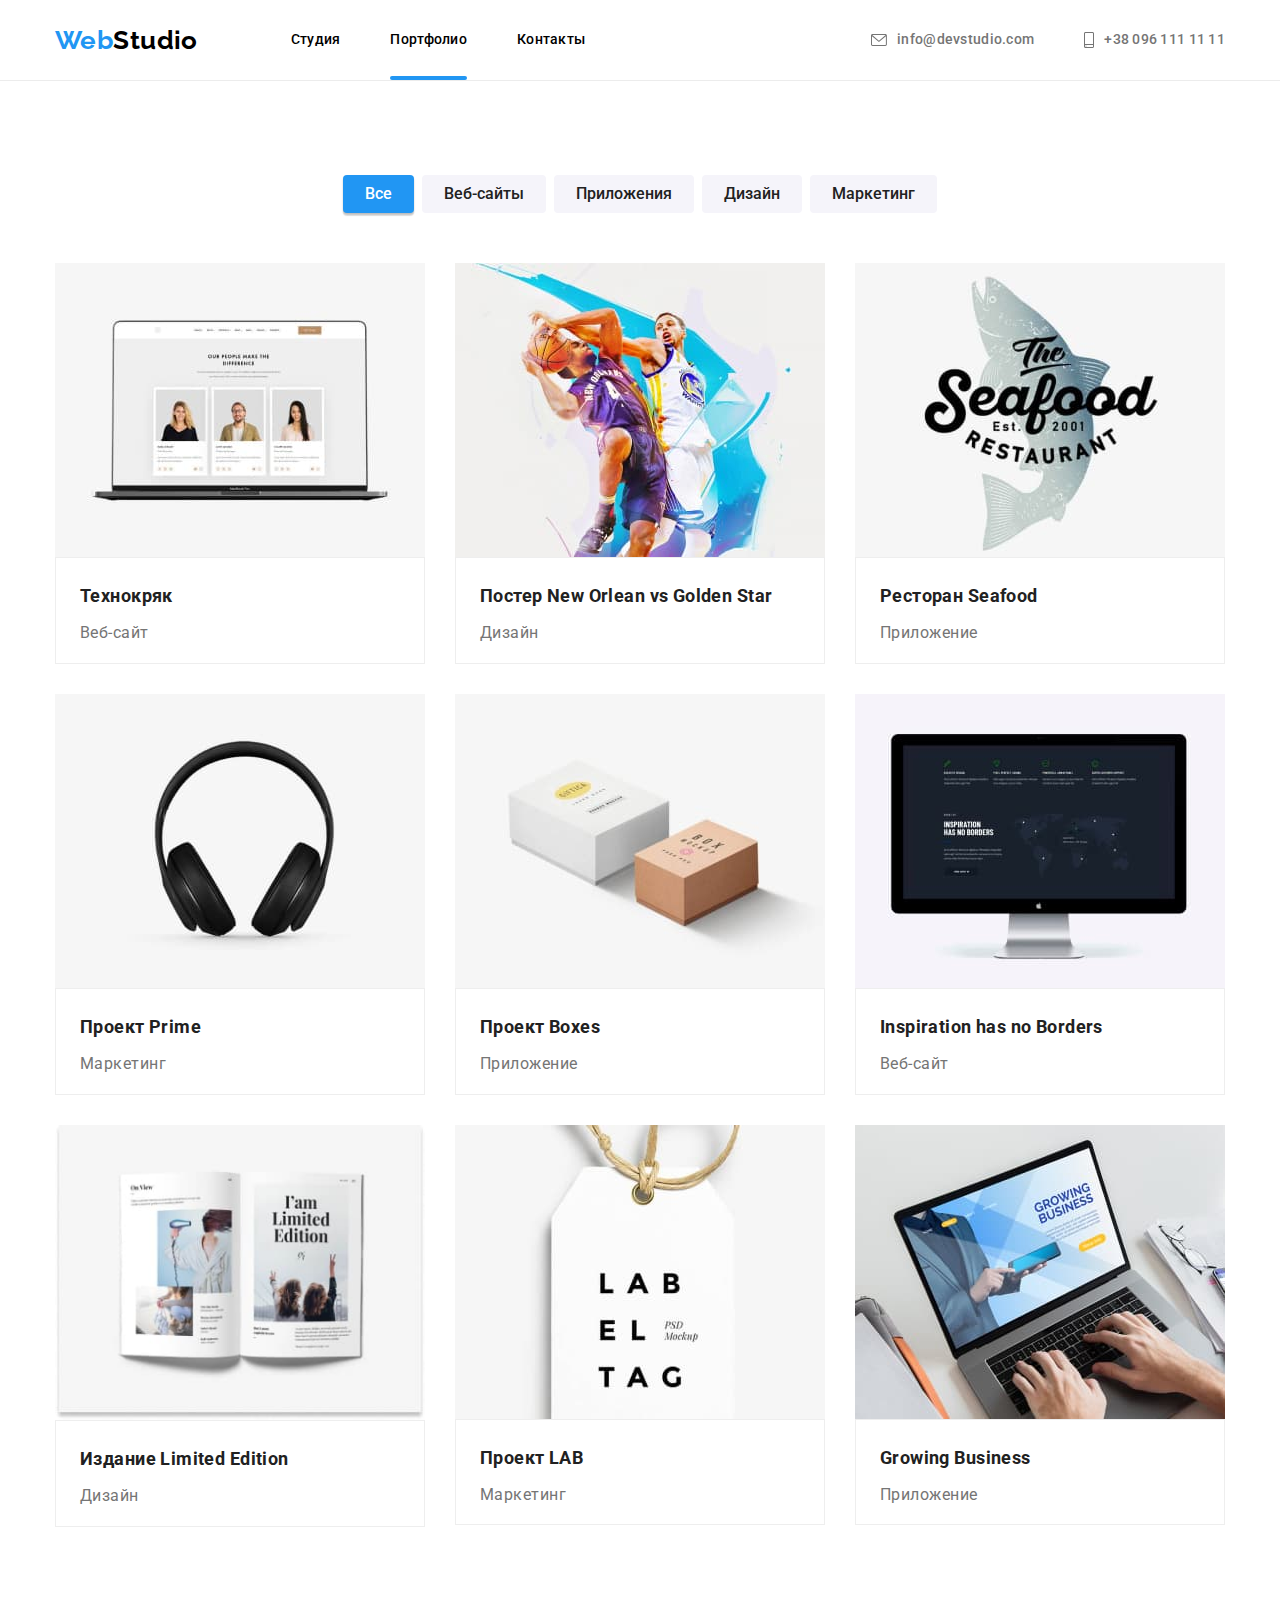
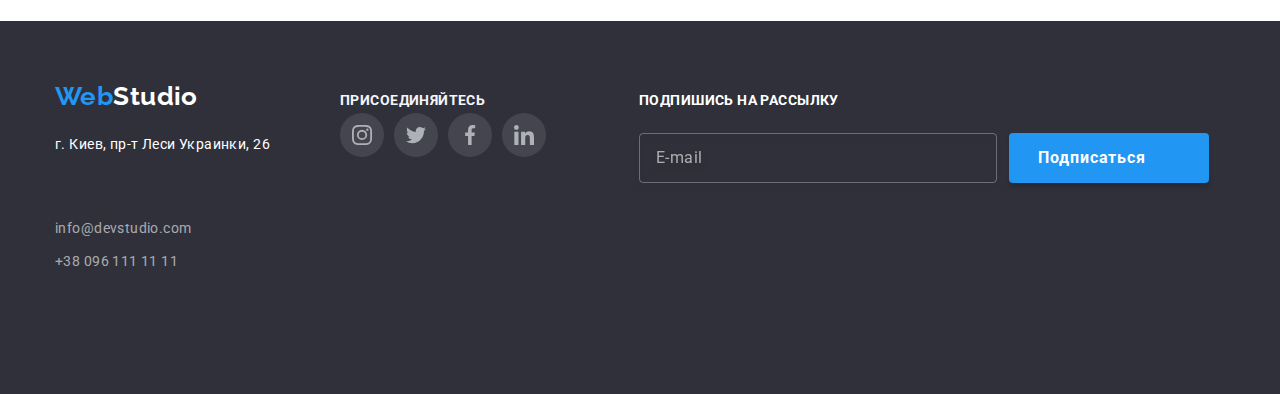
==== commit a737b0af: "contacts" ====
--- a/portfolio.html
+++ b/portfolio.html
@@ -355,9 +355,13 @@
                         <li class="footer-address__item">
                             <p class="footer-address">г. Киев, пр-т Леси Украинки, 26</p>
                         </li>
-                        <li class="footer-address__item"><a class="link footer-address__link" href="mailto:info@devstudio.com">info@devstudio.com</a>
+                        <li class="footer-address__item">
+                            <a class="link footer-address__link" 
+                            href="mailto:info@devstudio.com">info@devstudio.com</a>
                         </li>
-                        <li class="footer-address__item"><a class="link footer-address__link" href="tel:+380961111111">+38 096 111 11 11</a></li>
+                        <li class="footer-address__item">
+                            <a class="link footer-address__link" 
+                            href="tel:+380961111111">+38 096 111 11 11</a></li>
                     </ul>
                 </address>
             </div>
@@ -370,7 +374,7 @@
 
                     <li class="socials__item list">
                         <a href="" class="socials__link socials__link--bg-dark">
-                            <svg class="footer-icon" width="20" height="20">
+                            <svg class="socials__icon" width="20" height="20">
                                 <use href="images/icons.svg#icon-instagram"></use>
                             </svg>
                         </a>
@@ -379,7 +383,7 @@
 
                     <li class="socials__item list">
                         <a href="" class="socials__link socials__link--bg-dark">
-                            <svg class="footer-icon" width="20" height="20">
+                            <svg class="socials__icon" width="20" height="20">
                                 <use href="images/icons.svg#icon-twitter"></use>
                             </svg>
                         </a>
@@ -387,7 +391,7 @@
                     </li>
                     <li class="socials__item list">
                         <a href="" class="socials__link socials__link--bg-dark">
-                            <svg class="footer-icon" width="20" height="20">
+                            <svg class="socials__icon" width="20" height="20">
                                 <use href="images/icons.svg#icon-facebook"></use>
                             </svg>
                         </a>
@@ -395,7 +399,7 @@
                     </li>
                     <li class="socials__item list">
                         <a href="" class="socials__link socials__link--bg-dark">
-                            <svg class="footer-icon" width="20" height="20">
+                            <svg class="socials__icon" width="20" height="20">
                                 <use href="images/icons.svg#icon-linkedin"></use>
                             </svg>
                         </a>
--- a/css/main.min.css
+++ b/css/main.min.css
@@ -1,2 +1,2 @@
-.container,.hero,.eula{margin-left:auto;margin-right:auto}body{background-color:#fff;color:#757575;font-family:"Roboto", sans-serif;line-height:1.71;letter-spacing:0.03em;font-size:14px}body .modal-open{overflow:hidden}h1,h2,h3,p,ul{margin-top:0;margin-bottom:0}img{max-width:100%;height:auto;display:block}ul{list-style:none;margin:0;padding:0}a{text-decoration:none}textarea{resize:none}.container{padding-left:15px;padding-right:15px}@media screen and (max-width: 767px){.container{width:480px}}@media screen and (min-width: 768px){.container{width:768px}}@media screen and (min-width: 1200px){.container{width:1200px}}@media screen and (max-width: 1199px){.section{padding-top:60px;padding-bottom:60px}}@media screen and (min-width: 1200px){.section{padding-top:94px;padding-bottom:94px}}.section__title{color:#000;font-weight:bold;text-align:center}@media screen and (max-width: 1199px){.section__title{margin-bottom:30px;font-size:28px;line-height:1.18}}@media screen and (min-width: 1200px){.section__title{margin-bottom:50px;font-size:36px;line-height:1.16}}.page-header{position:relative;border-bottom:1px solid #ececec}@media screen and (max-width: 767px){.page-header{display:flex;align-items:center;width:480px;margin-right:auto;margin-left:auto;padding-top:16px;padding-bottom:16px}}.container--flex,.nav-flex{display:flex;align-items:center}.nav-flex{display:flex}.container--flex,.page-nav{display:flex;align-items:center}@media screen and (max-width: 767px){.site-adr,.site-nav{display:none}}.mobile-menu{display:flex;align-items:center}@media screen and (min-width: 768px){.mobile-menu{display:none}}@media screen and (max-width: 767px){.page-nav__menu-container{display:none;position:absolute;min-width:482px;width:100%;top:90%;left:0px;z-index:999;background-color:#fff}.page-nav__menu-container.is-open{display:block}}@media screen and (min-width: 768px){.page-nav__menu-container{display:flex;align-items:center}}@media screen and (max-width: 767px){.menu-button{display:inline-flex;border:none;background-color:transparent;margin:0;padding:0;margin-left:auto}}@media screen and (min-width: 768px){.menu-button{display:none}}.menu-button__burger-icon{display:none}.menu-button:hover .menu-button__burger-icon,.menu-button:focus .menu-button__burger-icon{fill:#2196f3}.menu-button:hover .menu-button__cross-icon,.menu-button:focus .menu-button__cross-icon{fill:#2196f3}.is-open .menu-button__burger-icon{display:block}.is-open .menu-button__cross-icon{display:none}@media screen and (max-width: 767px){.site-nav--mobile{padding-left:40px;margin-bottom:300px}}@media screen and (max-width: 767px){.site-adr--mobile{padding-left:40px;margin-bottom:64px}}@media screen and (min-width: 768px){.site-nav{display:flex;margin-left:88px}}@media screen and (min-width: 768px){.site-nav__item{position:relative}.site-nav__item+.site-nav__item{margin-left:50px}}@media screen and (max-width: 767px){.site-nav__item:not(:last-child){margin-bottom:32px}}.site-nav__link{color:#000;font-weight:500;line-height:1.14;letter-spacing:0.02em;transition-property:color;transition-duration:250ms;transition-timing-function:cubic-bezier(0.4, 0, 0.2, 1)}.site-nav__link:hover,.site-nav__link:focus{color:#2196f3}@media screen and (max-width: 767px){.site-nav__link{font-size:40px}.site-nav__link--current{color:#2196f3}}@media screen and (min-width: 768px){.site-nav__link{display:block;padding-top:32px;padding-bottom:32px}.site-nav__link--current{color:#2196f3}.site-nav__link--current::after{position:absolute;content:"";bottom:0;left:0;width:100%;height:4px;background-color:#2196f3;border-radius:2px}}.site-adr__link{color:#757575;font-weight:500;line-height:1.14;letter-spacing:0.02em;transition-property:color;transition-duration:250ms;transition-timing-function:cubic-bezier(0.4, 0, 0.2, 1)}.site-adr__link:hover,.site-adr__link:focus{color:#2196f3}@media screen and (max-width: 767px){.site-adr__link{font-size:24px;line-height:1.17}.site-adr__link:hover,.site-adr__link:focus{font-size:34px}}@media screen and (min-width: 768px){.site-adr{margin-left:auto}}.socials-set{display:flex;padding-left:40px;padding-bottom:48px}.socials-set__item{font-weight:500;font-size:18px;line-height:1.22}.socials-set__item:not(:last-child){margin-right:20px}@media screen and (min-width: 768px){.socials-set__item{display:none}}.site-adr__link{color:#757575;font-weight:500;line-height:1.14;letter-spacing:0.02em;transition-property:color;transition-duration:250ms;transition-timing-function:cubic-bezier(0.4, 0, 0.2, 1)}.site-adr__link:hover,.site-adr__link:focus{color:#2196f3}@media screen and (max-width: 767px){.site-adr__link{font-size:24px;line-height:1.17}.site-adr__link:hover,.site-adr__link:focus{font-size:34px}}@media screen and (min-width: 768px){.site-adr{margin-left:auto}}.socials-set__link{color:#2196f3}.site-adr__item:not(:last-child){margin-right:50px}.site-adr__icon{margin-right:10px;fill:#757575;transition-property:fill;transition-duration:250ms;transition-timing-function:cubic-bezier(0.4, 0, 0.2, 1)}.site-adr__link:hover .site-adr__icon,.site-adr__link:focus .site-adr__icon{fill:currentColor}@media screen and (max-width: 767px){.site-adr__icon{display:none}}@media screen and (max-width: 767px){.site-adr__item:not(:last-child){margin-bottom:32px}}@media screen and (min-width: 1200px){.site-adr__item:not(:last-child){margin-right:50px}}@media screen and (min-width: 1200px){.site-nav{margin-left:93px}.site-adr{display:flex}.site-adr__link{display:flex;align-items:center}.site-adr__icon{margin-right:10px}}.hero{background:#2f303a;text-align:center;padding:200px 0;background-image:linear-gradient(to right, rgba(47,48,58,0.4), rgba(47,48,58,0.4)),url(../images/Header-mobile1x.jpg);background-size:cover;background-position:center}@media screen and (max-width: 767px){.hero{width:480px}}@media screen and (min-width: 768px){.hero{max-width:768px;background-image:linear-gradient(to right, rgba(47,48,58,0.4), rgba(47,48,58,0.4)),url(../images/Header-tablet1x.jpg)}}@media screen and (min-width: 1200px){.hero{max-width:1600px;padding:200px 0;background-image:linear-gradient(to right, rgba(47,48,58,0.4), rgba(47,48,58,0.4)),url(../images/Header-desktop1x.jpg)}}@media screen and (max-width: 767px) and (min-device-pixel-ratio: 2), screen and (max-width: 767px) and (min-resolution: 192dpi), screen and (max-width: 767px) and (min-resolution: 2dppx){.hero{background-image:linear-gradient(to right, rgba(47,48,58,0.4), rgba(47,48,58,0.4)),url(../images/Header-mobile2x.jpg)}}@media screen and (min-width: 768px) and (min-device-pixel-ratio: 2), screen and (min-width: 768px) and (min-resolution: 192dpi), screen and (min-width: 768px) and (min-resolution: 2dppx){.hero{background-image:linear-gradient(to right, rgba(47,48,58,0.4), rgba(47,48,58,0.4)),url(../images/Header-tablet2x.jpg)}}@media screen and (min-width: 1200px) and (min-device-pixel-ratio: 2), screen and (min-width: 1200px) and (min-resolution: 192dpi), screen and (min-width: 1200px) and (min-resolution: 2dppx){.hero{background-image:linear-gradient(to right, rgba(47,48,58,0.4), rgba(47,48,58,0.4)),url(../images/Header-desktop2x.jpg)}}.hero__button{color:#000;background-color:#fff;font-size:16px;font-weight:500;line-height:26px;text-decoration:none;cursor:pointer;border-radius:6px;padding:11px 34px;display:inline-block}.hero__title{color:#fff;font-weight:900;font-size:44px;line-height:60px;text-align:center;margin-bottom:30px;letter-spacing:0.06em}.hero__button.primary{color:#fff;background-color:#2196f3;border:none;border:1px solid transparent}.hero__button.secondary{color:#212121;background-color:#f5f4fa;border:none;border:1px solid transparent}.modal{position:absolute;top:50%;left:50%;transform:translate(-50%, -50%) scale(1);transition:250ms cubic-bezier(0.4, 0, 0.2, 1);min-height:581px;min-width:528px;background-color:#fff;box-shadow:0px 1px 3px rgba(0,0,0,0.12),0px 1px 1px rgba(0,0,0,0.14),0px 2px 1px rgba(0,0,0,0.2);border-radius:4px}.backdrop{position:fixed;top:0;left:0;width:100%;height:100%;background-color:#0000001a;transition:opacity 250ms cubic-bezier(0.4, 0, 0.2, 1);z-index:2}.is-hidden{opacity:0;pointer-events:none;visibility:hidden}.is-hidden .modal{transform:translate(-50%, -50%) scale(0.7)}.pointer{cursor:pointer}.modal__button-close{position:absolute;top:8px;right:8px;width:30px;height:30px;background-color:transparent;border-radius:50%;border:1px solid rgba(0,0,0,0.1)}.modal__icon{transform:translate(-10%, 10%);transition-property:fill;transition-duration:250ms;transition-timing-function:cubic-bezier(0.4, 0, 0.2, 1)}.modal__button-close:hover .modal__icon{fill:#2196f3}.current::after{position:absolute;content:"";bottom:0;left:0;width:100%;height:4px;background-color:#2196f3;border-radius:2px}.modal-form__text{display:inline-block;font-size:20px;line-height:1.15;margin-bottom:12px;color:#212121}.send-button-icon{fill:#fff;margin-left:10px}.modal-form{padding:40px}.modal-form__list{margin-bottom:20px}.modal-form__item{display:flex;flex-direction:column}.modal-form__item:not(:last-child){margin-bottom:10px}.modal__button-send{display:flex;align-items:center;justify-content:center;width:200px;padding-top:10px;padding-bottom:10px;margin-right:auto;margin-left:auto;margin-top:30px;font-weight:700;font-size:16px;line-height:1.87;letter-spacing:0.06em;color:#fff;background-color:#2196f3;box-shadow:0px 4px 4px rgba(0,0,0,0.15);border-radius:4px;border-color:transparent;cursor:pointer;transition-property:background-color;transition-duration:250ms;transition-timing-function:cubic-bezier(0.4, 0, 0.2, 1)}.modal__button-send:hover,.modal__button-send:focus{background-color:#188ce8;box-shadow:0px 4px 4px rgba(0,0,0,0.15);border-radius:4px}.eula{display:flex;align-items:center;justify-content:center}.eula__link{color:#2196f3}.eula__field{display:flex;align-items:center}.form__label{margin-bottom:4px}.modal-form__wrap{position:relative}.modal-form__input{padding-left:42px;border:1px solid rgba(33,33,33,0.2);border-radius:4px;min-height:40px;width:448px;transition-property:border;transition-duration:250ms;transition-timing-function:cubic-bezier(0.4, 0, 0.2, 1)}.modal-form__input:hover,.modal-form__input:focus{border:1px solid #2196f3;border-radius:4px;outline:transparent}.modal-form__input:focus+.modal-form__icon{fill:#2196f3}.modal-form__icon{position:absolute;left:12px;top:50%;transform:translatey(-50%);transition-property:fill;transition-duration:250ms;transition-timing-function:cubic-bezier(0.4, 0, 0.2, 1)}.modal-form__textarea{padding:12px 16px;border:1px solid rgba(33,33,33,0.2);border-radius:4px}.modal-form__textarea:hover,.modal-form__textarea:focus-within{border:1px solid #2196f3;border-radius:4px;outline:transparent}.modal-form__textarea:hover::placeholder,.modal-form__textarea:focus-within::placeholder{color:#75757580;line-height:1.02}.checkbox-vector{margin-right:8px}.eula__icon{display:inline-block;width:16px;height:15px;border:2px solid #000;border-radius:2px;margin-right:8px;transition-property:background-color;transition-duration:250ms;transition-timing-function:cubic-bezier(0.4, 0, 0.2, 1)}.eula__checkbox:checked+.eula__icon{background-color:#2196f3;background-image:url("../images/icon-check.svg");background-size:contain;background-origin:border-box;border-color:#2196f3}.eula__checkbox{position:absolute;clip:rect(0 0 0 0);width:1px;height:1px;margin:-1px}.visually-hidden{position:absolute;clip:rect(0 0 0 0);width:1px;height:1px;margin:-1px;padding:0;overflow:hidden;border:0}@media screen and (max-width: 767px){.char-list{max-width:480px}}@media screen and (min-width: 768px){.char-list{display:flex}}@media screen and (min-width: 768px) and (max-width: 1199px){.char-list{flex-wrap:wrap;margin:-15px}}@media screen and (max-width: 767px){.char-list__item:not(:last-child){margin-bottom:30px}}@media screen and (min-width: 768px) and (max-width: 1199px){.char-list__item{flex-basis:calc((100% - 2 * 30px) / 2);margin:15px}}@media screen and (min-width: 1200px){.char-list__item{margin:0 30px 0 0}.char-list__item:nth-child(4n){margin-right:0}}.char-list__toe{display:flex;justify-content:center;background-color:#f5f4fa;border-radius:4px;padding:25px 0}.char-list__icon{width:70px;height:70px}.char-list__title{color:#000;font-weight:700;line-height:1.14;text-transform:uppercase;margin-bottom:10px;margin-top:30px}.char-list__text{font-size:14px;line-height:1.18;letter-spacing:0.03em;color:#757575}.section--no-padding-top{padding-top:0}.spec-list{display:flex;align-items:center;flex-wrap:wrap;margin-right:-30px}.spec-list__item{position:relative;width:370;margin-right:30px;z-index:1}.spec-list__title{position:absolute;bottom:0;left:0;width:100%;padding-top:27px;padding-bottom:27px;font-size:inherit;font-weight:bold;text-align:center;text-transform:uppercase;color:#fff;background-color:rgba(47,48,58,0.8)}.section--no-ptop{padding-top:0}.spec-list .item:last-child{margin-right:0}@media screen and (max-width: 1199px){.section--no-padding-top{display:none}}.section--bg-color{background-color:#f5f4fa}@media screen and (max-width: 767px){.section--bg-color{min-width:480px}}@media screen and (min-width: 768px){.section--bg-color{min-width:768px}}@media screen and (min-width: 768px){.team-list{display:flex}}@media screen and (min-width: 768px) and (max-width: 1199px){.team-list{flex-wrap:wrap;margin:-15px}}.team-list__item{background:#fff;border-radius:0px 0px 4px 4px;box-shadow:0px 1px 3px rgba(0,0,0,0.12),0px 1px 1px rgba(0,0,0,0.14),0px 2px 1px rgba(0,0,0,0.2)}@media screen and (max-width: 767px){.team-list__item{width:450px}.team-list__item:not(:last-child){margin-bottom:30px}}@media screen and (min-width: 768px) and (max-width: 1199px){.team-list__item{width:354px;flex-basis:calc((100% - 2 * 30px) / 2);margin:15px}}@media screen and (min-width: 1200px){.team-list__item{width:270px;margin-right:30px}.team-list__item:nth-child(4n){margin-right:0}}@media screen and (max-width: 767px){.team-list__img{width:450px;height:460px}}@media screen and (min-width: 768px) and (max-width: 1199px){.team-list__img{width:354px;height:374px}}@media screen and (min-width: 1200px){.team-list__img{width:270px;height:260px}}.team-list__title{color:#212121;font-weight:500;font-size:16px;line-height:1.18;text-align:center;margin-bottom:10px}.team-list__profession{font-size:16px;line-height:1.18;letter-spacing:0.03em;color:#757575;text-align:center}.team-list__description{padding:30px 0}@media screen and (min-width: 1200px){.team-list__description{padding-bottom:30px}}.par-sec{background-color:#f5f4fa}.socials{display:flex}.socials--margin-top{justify-content:center;margin-top:16px}.socials__link{display:flex;align-items:center;justify-content:center;width:44px;height:44px;border-radius:50%;transition-property:background-color;transition-duration:250ms;transition-timing-function:cubic-bezier(0.4, 0, 0.2, 1)}.socials__link:hover,.socials__link:focus{background-color:#2196f3}.socials__link--bglight{background-color:#fff}.socials__item:not(:last-child){margin-right:10px}.socials__icon{fill:#afb1b8;transition-property:fill;transition-duration:250ms;transition-timing-function:cubic-bezier(0.4, 0, 0.2, 1)}.socials__link:hover .socials__icon,.socials__link:focus .socials__icon{fill:#fff}.socials__link--bg-dark{background-color:#ffffff1a}.socials__icon--fill-reverse{fill:#fff;transition-property:fill;transition-duration:250ms;transition-timing-function:cubic-bezier(0.4, 0, 0.2, 1)}.client-list{display:flex}@media screen and (max-width: 1199px){.client-list{flex-wrap:wrap;margin:-15px}}@media screen and (min-width: 1200px){.client-list{justify-content:center}}.client-list__link{border:1px solid #afb1b8;border-radius:4px;display:flex;align-items:center;justify-content:center;transition-property:border-color;transition-duration:250ms;transition-timing-function:cubic-bezier(0.4, 0, 0.2, 1);transition-duration:250ms;transition-timing-function:cubic-bezier(0.4, 0, 0.2, 1)}.client-list__link:hover,.client-list__link:focus{border-color:#2196f3}@media screen and (max-width: 767px){.client-list__link{padding:15px 51px}}@media screen and (min-width: 768px) and (max-width: 1199px){.client-list__link{padding:15px 59px}}@media screen and (min-width: 1200px){.client-list__link{padding:16px 32px}}@media screen and (max-width: 767px){.client-list__item{flex-basis:calc((100% - 2 * 30px) / 2);margin:15px}}@media screen and (min-width: 768px) and (max-width: 1199px){.client-list__item{flex-basis:calc((100% - 3 * 30px) / 3);margin:15px}}@media screen and (min-width: 1200px){.client-list__item:not(:last-child){margin-right:30px}}.client-list__icon{fill:#afb1b8;transition-property:fill;transition-duration:250ms;transition-timing-function:cubic-bezier(0.4, 0, 0.2, 1)}.client-list__link:hover .client-list__icon,.client-list__link:focus .client-list__icon{fill:#2196f3}.footer{background:#2f303a;padding-top:60px;padding-bottom:60px}@media screen and (max-width: 767px){.footer{width:480px;text-align:center;margin-right:auto;margin-left:auto}}@media screen and (min-width: 768px) and (max-width: 1199px){.footer__tablet-flex{display:flex;align-items:baseline;justify-content:center;text-align:center}}@media screen and (min-width: 1200px){.footer__tablet-flex{display:flex;align-items:baseline}}@media screen and (min-width: 1200px){.container--flex-baseline{display:flex;align-items:baseline}}.footer-address{font-style:normal;color:#fff;margin-top:20px;margin-bottom:60px}.footer-address__link{color:rgba(255,255,255,0.6);transition-property:color;transition-duration:250ms;transition-timing-function:cubic-bezier(0.4, 0, 0.2, 1)}.footer-address__link:hover,.footer-address__link:focus{color:#2196f3}.footer-adr .link{color:#afb1b8;font-size:14px;line-height:1.71;letter-spacing:0.03em;text-decoration:none}.footer-adr .link-current{color:#2196f3}@media screen and (max-width: 1199px){.footer-address__item{margin-bottom:8px}}@media screen and (min-width: 1200px){.footer-address__item{margin-bottom:9px}}.footer-address__item:last-child{margin-bottom:0}@media screen and (max-width: 767px){.footer-socials{margin-bottom:60px}}@media screen and (min-width: 768px) and (max-width: 1199px){.footer-socials{margin-left:165px}}@media screen and (min-width: 1200px){.footer-socials{margin-left:70px}}.icons-list-name{color:#f5f4fa;text-transform:uppercase}.footer-input-box{margin-left:auto}.footer-bold-text{display:inline-block;color:#fff;text-transform:uppercase;margin-bottom:20px}.footer-form{display:flex}.footer-form__input{width:358px;height:50px;padding-left:16px;font-size:16px;line-height:1.25;letter-spacing:inherit;color:#fff;background-color:var(--hero-background-color);border:1px solid rgba(255,255,255,0.3);filter:drop-shadow(0px 4px 4px rgba(0,0,0,0.15));border-radius:4px}.footer-form__button{display:flex;justify-content:center;align-items:center;width:200px;height:50px;font-weight:700;font-size:16px;line-height:1.87;letter-spacing:0.06em;margin-left:12px;background-color:#2196f3;color:#fff;box-shadow:0px 4px 4px rgba(0,0,0,0.15);border-radius:4px;border-color:transparent;cursor:pointer;transition-property:background-color;transition-duration:250ms;transition-timing-function:cubic-bezier(0.4, 0, 0.2, 1)}.logo{color:#2196f3;font-family:"Raleway", sans-serif;font-weight:700;font-size:26px;line-height:1.19}.logo__color{color:#000000}.logo-color__prefix{color:#2196f3}.logo-color__suffix{color:#fff}.port-sel{display:flex;margin-bottom:50px;justify-content:center}@media screen and (max-width: 767px){.port-sel{flex-wrap:wrap;justify-content:start;margin-bottom:40px}}@media screen and (min-width: 768px) and (max-width: 1199px){.port-sel{margin-bottom:30px}}.port-sel__item:not(:last-child){margin-right:8px}@media screen and (max-width: 767px){.port-sel__item:nth-child(-n+3){margin-bottom:15px}}.port-sel__button{font-family:inherit;font-weight:500;font-size:16px;line-height:1.62;border:transparent;color:#212121;background-color:#f5f4fa;padding:6px 22px;border-radius:4px;transition-property:background-color, color, box-shadow, border-radius;transition-duration:250ms;transition-timing-function:cubic-bezier(0.4, 0, 0.2, 1)}.port-sel__button:hover,.port-sel__button:focus{background-color:#2196f3;color:#fff;box-shadow:0px 3px 1px rgba(0,0,0,0.1),0px 1px 2px rgba(0,0,0,0.08),0px 2px 2px rgba(0,0,0,0.12)}.por-nav-cur{background-color:#2196f3;color:#fff;box-shadow:0px 3px 1px rgba(0,0,0,0.1),0px 1px 2px rgba(0,0,0,0.08),0px 2px 2px rgba(0,0,0,0.12)}@media screen and (min-width: 768px){.card-set{display:flex;flex-wrap:wrap}}@media screen and (min-width: 768px) and (max-width: 1199px){.card-set{margin:-15px}.card-set:last-child{margin-bottom:0}}.card-set__title{color:#212121;font-weight:700;font-size:18px;line-height:2;margin-bottom:10px}.card-set__descr{font-size:16px;line-height:1.18;letter-spacing:0.03em;color:#757575}@media screen and (max-width: 767px){.card-set__item:not(:last-child){margin-bottom:30px}}@media screen and (min-width: 768px) and (max-width: 1199px){.card-set__item{flex-basis:calc((100% - 2 * 30px) / 2);margin:15px}.card-set__item:last-child{margin-bottom:0}}@media screen and (min-width: 1200px){.card-set__item{flex-basis:calc((100% - 60px) / 3);margin-right:30px;margin-bottom:30px}.card-set__item:nth-child(3n){margin-right:0}.card-set__item:nth-last-child(-n+3){margin-bottom:0}}.card-set__overlay{position:relative;overflow:hidden}.card-set__overlay-text{position:absolute;top:0;left:0;width:100%;height:100%;padding:63px 24px;font-size:18px;line-height:1.56;background-color:#2196f3e6;color:#fff;transform:translatey(100%);transition:transform 250ms cubic-bezier(0.4, 0, 0.2, 1)}.card-set__link:hover .card-set__overlay-text,.card-set__link:focus .card-set__overlay-text{opacity:1;transform:translatey(0%)}.card-set__text{padding:20px 24px;border:1px solid #eeeeee}@media screen and (min-width: 768px) and (max-width: 1199px){.card-set__text--big{flex-basis:142px;flex-grow:1}}.card-set__link{display:flex;flex-direction:column;transition-property:box-shadow;transition-duration:250ms;transition-timing-function:cubic-bezier(0.4, 0, 0.2, 1)}.card-set__link:hover,.card-set__link:focus{box-shadow:0px 1px 1px rgba(0,0,0,0.12),0px 4px 4px rgba(0,0,0,0.06),1px 4px 6px rgba(0,0,0,0.16)}@media screen and (max-width: 767px){.card-set__image{width:450px;height:294px}}@media screen and (min-width: 768px) and (max-width: 1199px){.card-set__image{width:354px;height:294px}}
+.container,.hero,.eula{margin-left:auto;margin-right:auto}body{background-color:#fff;color:#757575;font-family:"Roboto", sans-serif;line-height:1.71;letter-spacing:0.03em;font-size:14px}body .modal-open{overflow:hidden}h1,h2,h3,p,ul{margin-top:0;margin-bottom:0}img{max-width:100%;height:auto;display:block}ul{list-style:none;margin:0;padding:0}a{text-decoration:none}textarea{resize:none}.container{padding-left:15px;padding-right:15px}@media screen and (max-width: 767px){.container{width:480px}}@media screen and (min-width: 768px){.container{width:768px}}@media screen and (min-width: 1200px){.container{width:1200px}}@media screen and (max-width: 1199px){.section{padding-top:60px;padding-bottom:60px}}@media screen and (min-width: 1200px){.section{padding-top:94px;padding-bottom:94px}}.section__title{color:#000;font-weight:bold;text-align:center}@media screen and (max-width: 1199px){.section__title{margin-bottom:30px;font-size:28px;line-height:1.18}}@media screen and (min-width: 1200px){.section__title{margin-bottom:50px;font-size:36px;line-height:1.16}}.page-header{position:relative;border-bottom:1px solid #ececec}@media screen and (max-width: 767px){.page-header{display:flex;align-items:center;width:480px;margin-right:auto;margin-left:auto;padding-top:16px;padding-bottom:16px}}.container--flex,.nav-flex{display:flex;align-items:center}.nav-flex{display:flex}.container--flex,.page-nav{display:flex;align-items:center}@media screen and (max-width: 767px){.site-adr,.site-nav{display:none}}.mobile-menu{display:flex;align-items:center}@media screen and (min-width: 768px){.mobile-menu{display:none}}@media screen and (max-width: 767px){.page-nav__menu-container{display:none;position:absolute;min-width:482px;width:100%;top:90%;left:0px;z-index:999;background-color:#fff}.page-nav__menu-container.is-open{display:block}}@media screen and (min-width: 768px){.page-nav__menu-container{display:flex;align-items:center}}@media screen and (max-width: 767px){.menu-button{display:inline-flex;border:none;background-color:transparent;margin:0;padding:0;margin-left:auto}}@media screen and (min-width: 768px){.menu-button{display:none}}.menu-button__burger-icon{display:none}.menu-button:hover .menu-button__burger-icon,.menu-button:focus .menu-button__burger-icon{fill:#2196f3}.menu-button:hover .menu-button__cross-icon,.menu-button:focus .menu-button__cross-icon{fill:#2196f3}.is-open .menu-button__burger-icon{display:block}.is-open .menu-button__cross-icon{display:none}@media screen and (max-width: 767px){.site-nav--mobile{padding-left:40px;margin-bottom:300px}}@media screen and (max-width: 767px){.site-adr--mobile{padding-left:40px;margin-bottom:64px}}@media screen and (min-width: 768px){.site-nav{display:flex;margin-left:88px}}@media screen and (min-width: 768px){.site-nav__item{position:relative}.site-nav__item+.site-nav__item{margin-left:50px}}@media screen and (max-width: 767px){.site-nav__item:not(:last-child){margin-bottom:32px}}.site-nav__link{color:#000;font-weight:500;line-height:1.14;letter-spacing:0.02em;transition-property:color;transition-duration:250ms;transition-timing-function:cubic-bezier(0.4, 0, 0.2, 1)}.site-nav__link:hover,.site-nav__link:focus{color:#2196f3}@media screen and (max-width: 767px){.site-nav__link{font-size:40px}.site-nav__link--current{color:#2196f3}}@media screen and (min-width: 768px){.site-nav__link{display:block;padding-top:32px;padding-bottom:32px}.site-nav__link--current{color:#2196f3}.site-nav__link--current::after{position:absolute;content:"";bottom:0;left:0;width:100%;height:4px;background-color:#2196f3;border-radius:2px}}.site-adr__link{color:#757575;font-weight:500;line-height:1.14;letter-spacing:0.02em;transition-property:color;transition-duration:250ms;transition-timing-function:cubic-bezier(0.4, 0, 0.2, 1)}.site-adr__link:hover,.site-adr__link:focus{color:#2196f3}@media screen and (max-width: 767px){.site-adr__link{font-size:24px;line-height:1.17}.site-adr__link:hover,.site-adr__link:focus{font-size:34px}}@media screen and (min-width: 768px){.site-adr{margin-left:auto}}.socials-set{display:flex;padding-left:40px;padding-bottom:48px}.socials-set__item{font-weight:500;font-size:18px;line-height:1.22}.socials-set__item:not(:last-child){margin-right:20px}@media screen and (min-width: 768px){.socials-set__item{display:none}}.site-adr__link{color:#757575;font-weight:500;line-height:1.14;letter-spacing:0.02em;transition-property:color;transition-duration:250ms;transition-timing-function:cubic-bezier(0.4, 0, 0.2, 1)}.site-adr__link:hover,.site-adr__link:focus{color:#2196f3}@media screen and (max-width: 767px){.site-adr__link{font-size:24px;line-height:1.17}.site-adr__link:hover,.site-adr__link:focus{font-size:34px}}@media screen and (min-width: 768px){.site-adr{margin-left:auto}}.socials-set__link{color:#2196f3}.site-adr__item:not(:last-child){margin-right:50px}.site-adr__icon{margin-right:10px;fill:#757575;transition-property:fill;transition-duration:250ms;transition-timing-function:cubic-bezier(0.4, 0, 0.2, 1)}.site-adr__link:hover .site-adr__icon,.site-adr__link:focus .site-adr__icon{fill:currentColor}@media screen and (max-width: 767px){.site-adr__icon{display:none}}@media screen and (max-width: 767px){.site-adr__item:not(:last-child){margin-bottom:32px}}@media screen and (min-width: 1200px){.site-adr__item:not(:last-child){margin-right:50px}}@media screen and (min-width: 1200px){.site-nav{margin-left:93px}.site-adr{display:flex}.site-adr__link{display:flex;align-items:center}.site-adr__icon{margin-right:10px}}.hero{background:#2f303a;text-align:center;padding:200px 0;background-image:linear-gradient(to right, rgba(47,48,58,0.4), rgba(47,48,58,0.4)),url(../images/Header-mobile1x.jpg);background-size:cover;background-position:center}@media screen and (max-width: 767px){.hero{width:480px}}@media screen and (min-width: 768px){.hero{max-width:768px;background-image:linear-gradient(to right, rgba(47,48,58,0.4), rgba(47,48,58,0.4)),url(../images/Header-tablet1x.jpg)}}@media screen and (min-width: 1200px){.hero{max-width:1600px;padding:200px 0;background-image:linear-gradient(to right, rgba(47,48,58,0.4), rgba(47,48,58,0.4)),url(../images/Header-desktop1x.jpg)}}@media screen and (max-width: 767px) and (min-device-pixel-ratio: 2), screen and (max-width: 767px) and (min-resolution: 192dpi), screen and (max-width: 767px) and (min-resolution: 2dppx){.hero{background-image:linear-gradient(to right, rgba(47,48,58,0.4), rgba(47,48,58,0.4)),url(../images/Header-mobile2x.jpg)}}@media screen and (min-width: 768px) and (min-device-pixel-ratio: 2), screen and (min-width: 768px) and (min-resolution: 192dpi), screen and (min-width: 768px) and (min-resolution: 2dppx){.hero{background-image:linear-gradient(to right, rgba(47,48,58,0.4), rgba(47,48,58,0.4)),url(../images/Header-tablet2x.jpg)}}@media screen and (min-width: 1200px) and (min-device-pixel-ratio: 2), screen and (min-width: 1200px) and (min-resolution: 192dpi), screen and (min-width: 1200px) and (min-resolution: 2dppx){.hero{background-image:linear-gradient(to right, rgba(47,48,58,0.4), rgba(47,48,58,0.4)),url(../images/Header-desktop2x.jpg)}}.hero__button{color:#000;background-color:#fff;font-size:16px;font-weight:500;line-height:26px;text-decoration:none;cursor:pointer;border-radius:6px;padding:11px 34px;display:inline-block}.hero__title{color:#fff;font-weight:900;font-size:26px;line-height:1.62;text-transform:uppercase;margin-bottom:30px;letter-spacing:0.06em}@media screen and (min-width: 1200px){.hero__title{font-size:44px;line-height:1.36}}.hero__button.primary{color:#fff;background-color:#2196f3;border:none;border:1px solid transparent}.hero__button.secondary{color:#212121;background-color:#f5f4fa;border:none;border:1px solid transparent}.modal{position:absolute;top:50%;left:50%;transform:translate(-50%, -50%) scale(1);transition:250ms cubic-bezier(0.4, 0, 0.2, 1);min-height:581px;min-width:528px;background-color:#fff;box-shadow:0px 1px 3px rgba(0,0,0,0.12),0px 1px 1px rgba(0,0,0,0.14),0px 2px 1px rgba(0,0,0,0.2);border-radius:4px}.backdrop{position:fixed;top:0;left:0;width:100%;height:100%;background-color:#0000001a;transition:opacity 250ms cubic-bezier(0.4, 0, 0.2, 1);z-index:2}.is-hidden{opacity:0;pointer-events:none;visibility:hidden}.is-hidden .modal{transform:translate(-50%, -50%) scale(0.7)}.pointer{cursor:pointer}.modal__button-close{position:absolute;top:8px;right:8px;width:30px;height:30px;background-color:transparent;border-radius:50%;border:1px solid rgba(0,0,0,0.1)}.modal__icon{transform:translate(-10%, 10%);transition-property:fill;transition-duration:250ms;transition-timing-function:cubic-bezier(0.4, 0, 0.2, 1)}.modal__button-close:hover .modal__icon{fill:#2196f3}.current::after{position:absolute;content:"";bottom:0;left:0;width:100%;height:4px;background-color:#2196f3;border-radius:2px}.modal-form__text{display:inline-block;font-size:20px;line-height:1.15;margin-bottom:12px;color:#212121}.send-button-icon{fill:#fff;margin-left:10px}.modal-form{padding:40px}.modal-form__list{margin-bottom:20px}.modal-form__item{display:flex;flex-direction:column}.modal-form__item:not(:last-child){margin-bottom:10px}.modal__button-send{display:flex;align-items:center;justify-content:center;width:200px;padding-top:10px;padding-bottom:10px;margin-right:auto;margin-left:auto;margin-top:30px;font-weight:700;font-size:16px;line-height:1.87;letter-spacing:0.06em;color:#fff;background-color:#2196f3;box-shadow:0px 4px 4px rgba(0,0,0,0.15);border-radius:4px;border-color:transparent;cursor:pointer;transition-property:background-color;transition-duration:250ms;transition-timing-function:cubic-bezier(0.4, 0, 0.2, 1)}.modal__button-send:hover,.modal__button-send:focus{background-color:#188ce8;box-shadow:0px 4px 4px rgba(0,0,0,0.15);border-radius:4px}.eula{display:flex;align-items:center;justify-content:center}.eula__link{color:#2196f3}.eula__field{display:flex;align-items:center}.form__label{margin-bottom:4px}.modal-form__wrap{position:relative}.modal-form__input{padding-left:42px;border:1px solid rgba(33,33,33,0.2);border-radius:4px;min-height:40px;width:448px;transition-property:border;transition-duration:250ms;transition-timing-function:cubic-bezier(0.4, 0, 0.2, 1)}.modal-form__input:hover,.modal-form__input:focus{border:1px solid #2196f3;border-radius:4px;outline:transparent}.modal-form__input:focus+.modal-form__icon{fill:#2196f3}.modal-form__icon{position:absolute;left:12px;top:50%;transform:translatey(-50%);transition-property:fill;transition-duration:250ms;transition-timing-function:cubic-bezier(0.4, 0, 0.2, 1)}.modal-form__textarea{padding:12px 16px;border:1px solid rgba(33,33,33,0.2);border-radius:4px}.modal-form__textarea:hover,.modal-form__textarea:focus-within{border:1px solid #2196f3;border-radius:4px;outline:transparent}.modal-form__textarea:hover::placeholder,.modal-form__textarea:focus-within::placeholder{color:#75757580;line-height:1.02}.checkbox-vector{margin-right:8px}.eula__icon{display:inline-block;width:16px;height:15px;border:2px solid #000;border-radius:2px;margin-right:8px;transition-property:background-color;transition-duration:250ms;transition-timing-function:cubic-bezier(0.4, 0, 0.2, 1)}.eula__checkbox:checked+.eula__icon{background-color:#2196f3;background-image:url("../images/icon-check.svg");background-size:contain;background-origin:border-box;border-color:#2196f3}.eula__checkbox{position:absolute;clip:rect(0 0 0 0);width:1px;height:1px;margin:-1px}.visually-hidden{position:absolute;clip:rect(0 0 0 0);width:1px;height:1px;margin:-1px;padding:0;overflow:hidden;border:0}@media screen and (max-width: 767px){.char-list{max-width:480px}}@media screen and (min-width: 768px){.char-list{display:flex}}@media screen and (min-width: 768px) and (max-width: 1199px){.char-list{flex-wrap:wrap;margin:-15px}}@media screen and (max-width: 767px){.char-list__item:not(:last-child){margin-bottom:30px}}@media screen and (min-width: 768px) and (max-width: 1199px){.char-list__item{flex-basis:calc((100% - 2 * 30px) / 2);margin:15px}}@media screen and (min-width: 1200px){.char-list__item{margin:0 30px 0 0}.char-list__item:nth-child(4n){margin-right:0}}.char-list__toe{display:flex;justify-content:center;background-color:#f5f4fa;border-radius:4px;padding:25px 0}.char-list__icon{width:70px;height:70px}.char-list__title{color:#000;font-weight:700;line-height:1.14;text-transform:uppercase;margin-bottom:10px;margin-top:30px}.char-list__text{font-size:14px;line-height:1.18;letter-spacing:0.03em;color:#757575}.section--no-padding-top{padding-top:0}.spec-list{display:flex;align-items:center;flex-wrap:wrap;margin-right:-30px}.spec-list__item{position:relative;width:370;margin-right:30px;z-index:1}.spec-list__title{position:absolute;bottom:0;left:0;width:100%;padding-top:27px;padding-bottom:27px;font-size:inherit;font-weight:bold;text-align:center;text-transform:uppercase;color:#fff;background-color:rgba(47,48,58,0.8)}.section--no-ptop{padding-top:0}.spec-list .item:last-child{margin-right:0}@media screen and (max-width: 1199px){.section--no-padding-top{display:none}}.section--bg-color{background-color:#f5f4fa}@media screen and (max-width: 767px){.section--bg-color{min-width:480px}}@media screen and (min-width: 768px){.section--bg-color{min-width:768px}}@media screen and (min-width: 768px){.team-list{display:flex}}@media screen and (min-width: 768px) and (max-width: 1199px){.team-list{flex-wrap:wrap;margin:-15px}}.team-list__item{background:#fff;border-radius:0px 0px 4px 4px;box-shadow:0px 1px 3px rgba(0,0,0,0.12),0px 1px 1px rgba(0,0,0,0.14),0px 2px 1px rgba(0,0,0,0.2)}@media screen and (max-width: 767px){.team-list__item{width:450px}.team-list__item:not(:last-child){margin-bottom:30px}}@media screen and (min-width: 768px) and (max-width: 1199px){.team-list__item{width:354px;flex-basis:calc((100% - 2 * 30px) / 2);margin:15px}}@media screen and (min-width: 1200px){.team-list__item{width:270px;margin-right:30px}.team-list__item:nth-child(4n){margin-right:0}}@media screen and (max-width: 767px){.team-list__img{width:450px;height:460px}}@media screen and (min-width: 768px) and (max-width: 1199px){.team-list__img{width:354px;height:374px}}@media screen and (min-width: 1200px){.team-list__img{width:270px;height:260px}}.team-list__title{color:#212121;font-weight:500;font-size:16px;line-height:1.18;text-align:center;margin-bottom:10px}.team-list__profession{font-size:16px;line-height:1.18;letter-spacing:0.03em;color:#757575;text-align:center}.team-list__description{padding:30px 0}@media screen and (min-width: 1200px){.team-list__description{padding-bottom:30px}}.par-sec{background-color:#f5f4fa}.socials{display:flex}.socials--margin-top{justify-content:center;margin-top:16px}.socials__link{display:flex;align-items:center;justify-content:center;width:44px;height:44px;border-radius:50%;transition-property:background-color;transition-duration:250ms;transition-timing-function:cubic-bezier(0.4, 0, 0.2, 1)}.socials__link:hover,.socials__link:focus{background-color:#2196f3}.socials__link--bglight{background-color:#fff}.socials__item:not(:last-child){margin-right:10px}.socials__icon{fill:#afb1b8;transition-property:fill;transition-duration:250ms;transition-timing-function:cubic-bezier(0.4, 0, 0.2, 1)}.socials__link:hover .socials__icon,.socials__link:focus .socials__icon{fill:#fff}.socials__link--bg-dark{background-color:#ffffff1a}.socials__icon--fill-reverse{fill:#fff;transition-property:fill;transition-duration:250ms;transition-timing-function:cubic-bezier(0.4, 0, 0.2, 1)}.client-list{display:flex}@media screen and (max-width: 1199px){.client-list{flex-wrap:wrap;margin:-15px}}@media screen and (min-width: 1200px){.client-list{justify-content:center}}.client-list__link{border:1px solid #afb1b8;border-radius:4px;display:flex;align-items:center;justify-content:center;transition-property:border-color;transition-duration:250ms;transition-timing-function:cubic-bezier(0.4, 0, 0.2, 1);transition-duration:250ms;transition-timing-function:cubic-bezier(0.4, 0, 0.2, 1)}.client-list__link:hover,.client-list__link:focus{border-color:#2196f3}@media screen and (max-width: 767px){.client-list__link{padding:15px 51px}}@media screen and (min-width: 768px) and (max-width: 1199px){.client-list__link{padding:15px 59px}}@media screen and (min-width: 1200px){.client-list__link{padding:16px 32px}}@media screen and (max-width: 767px){.client-list__item{flex-basis:calc((100% - 2 * 30px) / 2);margin:15px}}@media screen and (min-width: 768px) and (max-width: 1199px){.client-list__item{flex-basis:calc((100% - 3 * 30px) / 3);margin:15px}}@media screen and (min-width: 1200px){.client-list__item:not(:last-child){margin-right:30px}}.client-list__icon{fill:#afb1b8;transition-property:fill;transition-duration:250ms;transition-timing-function:cubic-bezier(0.4, 0, 0.2, 1)}.client-list__link:hover .client-list__icon,.client-list__link:focus .client-list__icon{fill:#2196f3}.footer{background:#2f303a;padding-top:60px;padding-bottom:60px}@media screen and (max-width: 767px){.footer{width:480px;text-align:center;margin-right:auto;margin-left:auto}}@media screen and (min-width: 768px) and (max-width: 1199px){.footer__tablet-flex{display:flex;align-items:baseline;justify-content:center;text-align:center}}@media screen and (min-width: 1200px){.footer__tablet-flex{display:flex;align-items:baseline}}@media screen and (min-width: 1200px){.container--flex-baseline{display:flex;align-items:baseline}}.footer-address{font-style:normal;color:#fff;margin-top:20px;margin-bottom:60px}.footer-address__link{color:rgba(255,255,255,0.6);transition-property:color;transition-duration:250ms;transition-timing-function:cubic-bezier(0.4, 0, 0.2, 1)}.footer-address__link:hover,.footer-address__link:focus{color:#2196f3}.footer-adr .link{color:#afb1b8;font-size:14px;line-height:1.71;letter-spacing:0.03em;text-decoration:none}.footer-adr .link-current{color:#2196f3}@media screen and (max-width: 1199px){.footer-address__item{margin-bottom:8px}}@media screen and (min-width: 1200px){.footer-address__item{margin-bottom:9px}}.footer-address__item:last-child{margin-bottom:0}@media screen and (max-width: 767px){.footer-socials{margin-bottom:60px}}@media screen and (min-width: 768px) and (max-width: 1199px){.footer-socials{margin-left:165px}}@media screen and (min-width: 1200px){.footer-socials{margin-left:70px}}.icons-list-name{color:#f5f4fa;text-transform:uppercase}@media screen and (min-width: 768px) and (max-width: 1199px){.footer-input-box{text-align:center}}@media screen and (min-width: 1200px){.footer-input-box{margin-left:93px}}.footer-bold-text{display:inline-block;color:#fff;text-transform:uppercase;margin-bottom:20px}@media screen and (min-width: 1200px){.footer-form{display:flex}}.footer-form__input{width:358px;height:50px;padding-left:16px;font-size:16px;line-height:1.25;letter-spacing:inherit;color:#fff;background-color:var(--hero-background-color);border:1px solid rgba(255,255,255,0.3);filter:drop-shadow(0px 4px 4px rgba(0,0,0,0.15));border-radius:4px}.footer-form__input:focus{border:1px solid #2196f3;border-radius:4px;outline:transparent}.footer-form__input::placeholder{color:rgba(255,255,255,0.6);font-size:16px;line-height:1.25}@media screen and (max-width: 1199px){.footer-form__input{width:450px;height:50px}}@media screen and (min-width: 1200px){.footer-form__input{width:358px;height:50px;padding-left:16px}}.footer-form__button{display:flex;align-items:center;justify-content:center;width:200px;height:50px;font-weight:700;font-size:16px;line-height:1.87;letter-spacing:0.06em;margin-left:12px;background-color:#2196f3;color:#fff;box-shadow:0px 4px 4px rgba(0,0,0,0.15);border-radius:4px;border-color:transparent;cursor:pointer;transition-property:background-color;transition-duration:250ms;transition-timing-function:cubic-bezier(0.4, 0, 0.2, 1)}.footer-form__button:hover,.footer-form__button:focus{background-color:#188ce8}@media screen and (max-width: 767px){.footer-form__button{margin-left:auto;margin-right:auto}}@media screen and (min-width: 768px) and (max-width: 1199px){.footer-form__button{margin-left:auto;margin-right:auto}}.footer-form__icon{fill:#fff;margin-left:10px}@media screen and (max-width: 767px){.socials{justify-content:center}}.logo{color:#2196f3;font-family:"Raleway", sans-serif;font-weight:700;font-size:26px;line-height:1.19}.logo__color{color:#000000}.logo-color__prefix{color:#2196f3}.logo-color__suffix{color:#fff}.port-sel{display:flex;margin-bottom:50px;justify-content:center}@media screen and (max-width: 767px){.port-sel{flex-wrap:wrap;justify-content:start;margin-bottom:40px}}@media screen and (min-width: 768px) and (max-width: 1199px){.port-sel{margin-bottom:30px}}.port-sel__item:not(:last-child){margin-right:8px}@media screen and (max-width: 767px){.port-sel__item:nth-child(-n+3){margin-bottom:15px}}.port-sel__button{font-family:inherit;font-weight:500;font-size:16px;line-height:1.62;border:transparent;color:#212121;background-color:#f5f4fa;padding:6px 22px;border-radius:4px;transition-property:background-color, color, box-shadow, border-radius;transition-duration:250ms;transition-timing-function:cubic-bezier(0.4, 0, 0.2, 1)}.port-sel__button:hover,.port-sel__button:focus{background-color:#2196f3;color:#fff;box-shadow:0px 3px 1px rgba(0,0,0,0.1),0px 1px 2px rgba(0,0,0,0.08),0px 2px 2px rgba(0,0,0,0.12)}.por-nav-cur{background-color:#2196f3;color:#fff;box-shadow:0px 3px 1px rgba(0,0,0,0.1),0px 1px 2px rgba(0,0,0,0.08),0px 2px 2px rgba(0,0,0,0.12)}@media screen and (min-width: 768px){.card-set{display:flex;flex-wrap:wrap}}@media screen and (min-width: 768px) and (max-width: 1199px){.card-set{margin:-15px}.card-set:last-child{margin-bottom:0}}.card-set__title{color:#212121;font-weight:700;font-size:18px;line-height:2;margin-bottom:10px}.card-set__descr{font-size:16px;line-height:1.18;letter-spacing:0.03em;color:#757575}@media screen and (max-width: 767px){.card-set__item:not(:last-child){margin-bottom:30px}}@media screen and (min-width: 768px) and (max-width: 1199px){.card-set__item{flex-basis:calc((100% - 2 * 30px) / 2);margin:15px}.card-set__item:last-child{margin-bottom:0}}@media screen and (min-width: 1200px){.card-set__item{flex-basis:calc((100% - 60px) / 3);margin-right:30px;margin-bottom:30px}.card-set__item:nth-child(3n){margin-right:0}.card-set__item:nth-last-child(-n+3){margin-bottom:0}}.card-set__overlay{position:relative;overflow:hidden}.card-set__overlay-text{position:absolute;top:0;left:0;width:100%;height:100%;padding:63px 24px;font-size:18px;line-height:1.56;background-color:#2196f3e6;color:#fff;transform:translatey(100%);transition:transform 250ms cubic-bezier(0.4, 0, 0.2, 1)}.card-set__link:hover .card-set__overlay-text,.card-set__link:focus .card-set__overlay-text{opacity:1;transform:translatey(0%)}.card-set__text{padding:20px 24px;border:1px solid #eeeeee}@media screen and (min-width: 768px) and (max-width: 1199px){.card-set__text--big{flex-basis:142px;flex-grow:1}}.card-set__link{display:flex;flex-direction:column;transition-property:box-shadow;transition-duration:250ms;transition-timing-function:cubic-bezier(0.4, 0, 0.2, 1)}.card-set__link:hover,.card-set__link:focus{box-shadow:0px 1px 1px rgba(0,0,0,0.12),0px 4px 4px rgba(0,0,0,0.06),1px 4px 6px rgba(0,0,0,0.16)}@media screen and (max-width: 767px){.card-set__image{width:450px;height:294px}}@media screen and (min-width: 768px) and (max-width: 1199px){.card-set__image{width:354px;height:294px}}
 /*# sourceMappingURL=main.min.css.map */
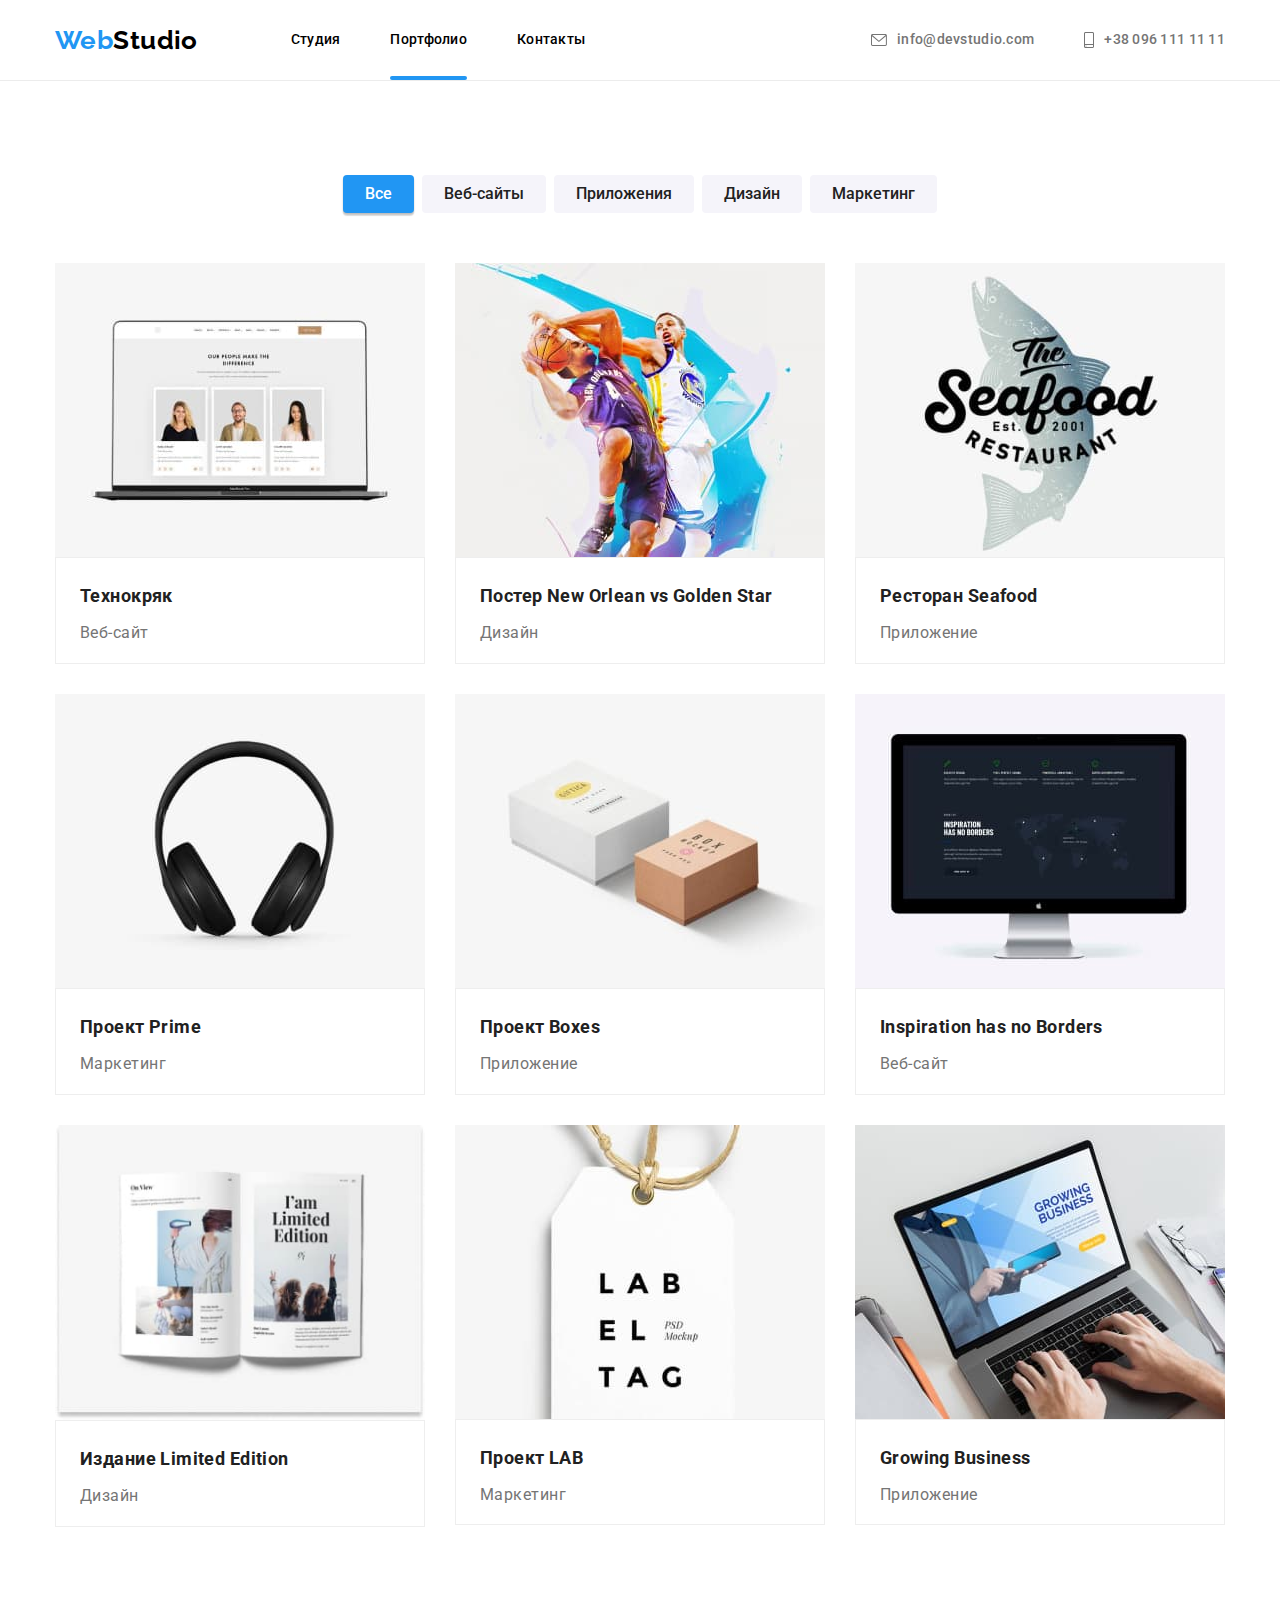
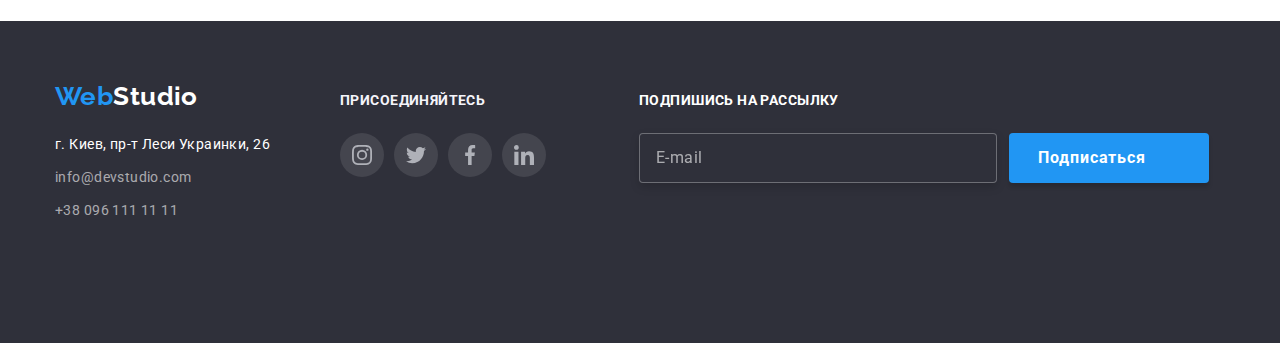
==== commit 53ac7af5: "footer" ====
--- a/portfolio.html
+++ b/portfolio.html
@@ -353,7 +353,7 @@
                     <ul class="footer-address__list">
 
                         <li class="footer-address__item">
-                            <p class="footer-address">г. Киев, пр-т Леси Украинки, 26</p>
+                            <p class="footer-address__address">г. Киев, пр-т Леси Украинки, 26</p>
                         </li>
                         <li class="footer-address__item">
                             <a class="link footer-address__link" 
--- a/css/main.min.css
+++ b/css/main.min.css
@@ -1,2 +1,2 @@
-.container,.hero,.eula{margin-left:auto;margin-right:auto}body{background-color:#fff;color:#757575;font-family:"Roboto", sans-serif;line-height:1.71;letter-spacing:0.03em;font-size:14px}body .modal-open{overflow:hidden}h1,h2,h3,p,ul{margin-top:0;margin-bottom:0}img{max-width:100%;height:auto;display:block}ul{list-style:none;margin:0;padding:0}a{text-decoration:none}textarea{resize:none}.container{padding-left:15px;padding-right:15px}@media screen and (max-width: 767px){.container{width:480px}}@media screen and (min-width: 768px){.container{width:768px}}@media screen and (min-width: 1200px){.container{width:1200px}}@media screen and (max-width: 1199px){.section{padding-top:60px;padding-bottom:60px}}@media screen and (min-width: 1200px){.section{padding-top:94px;padding-bottom:94px}}.section__title{color:#000;font-weight:bold;text-align:center}@media screen and (max-width: 1199px){.section__title{margin-bottom:30px;font-size:28px;line-height:1.18}}@media screen and (min-width: 1200px){.section__title{margin-bottom:50px;font-size:36px;line-height:1.16}}.page-header{position:relative;border-bottom:1px solid #ececec}@media screen and (max-width: 767px){.page-header{display:flex;align-items:center;width:480px;margin-right:auto;margin-left:auto;padding-top:16px;padding-bottom:16px}}.container--flex,.nav-flex{display:flex;align-items:center}.nav-flex{display:flex}.container--flex,.page-nav{display:flex;align-items:center}@media screen and (max-width: 767px){.site-adr,.site-nav{display:none}}.mobile-menu{display:flex;align-items:center}@media screen and (min-width: 768px){.mobile-menu{display:none}}@media screen and (max-width: 767px){.page-nav__menu-container{display:none;position:absolute;min-width:482px;width:100%;top:90%;left:0px;z-index:999;background-color:#fff}.page-nav__menu-container.is-open{display:block}}@media screen and (min-width: 768px){.page-nav__menu-container{display:flex;align-items:center}}@media screen and (max-width: 767px){.menu-button{display:inline-flex;border:none;background-color:transparent;margin:0;padding:0;margin-left:auto}}@media screen and (min-width: 768px){.menu-button{display:none}}.menu-button__burger-icon{display:none}.menu-button:hover .menu-button__burger-icon,.menu-button:focus .menu-button__burger-icon{fill:#2196f3}.menu-button:hover .menu-button__cross-icon,.menu-button:focus .menu-button__cross-icon{fill:#2196f3}.is-open .menu-button__burger-icon{display:block}.is-open .menu-button__cross-icon{display:none}@media screen and (max-width: 767px){.site-nav--mobile{padding-left:40px;margin-bottom:300px}}@media screen and (max-width: 767px){.site-adr--mobile{padding-left:40px;margin-bottom:64px}}@media screen and (min-width: 768px){.site-nav{display:flex;margin-left:88px}}@media screen and (min-width: 768px){.site-nav__item{position:relative}.site-nav__item+.site-nav__item{margin-left:50px}}@media screen and (max-width: 767px){.site-nav__item:not(:last-child){margin-bottom:32px}}.site-nav__link{color:#000;font-weight:500;line-height:1.14;letter-spacing:0.02em;transition-property:color;transition-duration:250ms;transition-timing-function:cubic-bezier(0.4, 0, 0.2, 1)}.site-nav__link:hover,.site-nav__link:focus{color:#2196f3}@media screen and (max-width: 767px){.site-nav__link{font-size:40px}.site-nav__link--current{color:#2196f3}}@media screen and (min-width: 768px){.site-nav__link{display:block;padding-top:32px;padding-bottom:32px}.site-nav__link--current{color:#2196f3}.site-nav__link--current::after{position:absolute;content:"";bottom:0;left:0;width:100%;height:4px;background-color:#2196f3;border-radius:2px}}.site-adr__link{color:#757575;font-weight:500;line-height:1.14;letter-spacing:0.02em;transition-property:color;transition-duration:250ms;transition-timing-function:cubic-bezier(0.4, 0, 0.2, 1)}.site-adr__link:hover,.site-adr__link:focus{color:#2196f3}@media screen and (max-width: 767px){.site-adr__link{font-size:24px;line-height:1.17}.site-adr__link:hover,.site-adr__link:focus{font-size:34px}}@media screen and (min-width: 768px){.site-adr{margin-left:auto}}.socials-set{display:flex;padding-left:40px;padding-bottom:48px}.socials-set__item{font-weight:500;font-size:18px;line-height:1.22}.socials-set__item:not(:last-child){margin-right:20px}@media screen and (min-width: 768px){.socials-set__item{display:none}}.site-adr__link{color:#757575;font-weight:500;line-height:1.14;letter-spacing:0.02em;transition-property:color;transition-duration:250ms;transition-timing-function:cubic-bezier(0.4, 0, 0.2, 1)}.site-adr__link:hover,.site-adr__link:focus{color:#2196f3}@media screen and (max-width: 767px){.site-adr__link{font-size:24px;line-height:1.17}.site-adr__link:hover,.site-adr__link:focus{font-size:34px}}@media screen and (min-width: 768px){.site-adr{margin-left:auto}}.socials-set__link{color:#2196f3}.site-adr__item:not(:last-child){margin-right:50px}.site-adr__icon{margin-right:10px;fill:#757575;transition-property:fill;transition-duration:250ms;transition-timing-function:cubic-bezier(0.4, 0, 0.2, 1)}.site-adr__link:hover .site-adr__icon,.site-adr__link:focus .site-adr__icon{fill:currentColor}@media screen and (max-width: 767px){.site-adr__icon{display:none}}@media screen and (max-width: 767px){.site-adr__item:not(:last-child){margin-bottom:32px}}@media screen and (min-width: 1200px){.site-adr__item:not(:last-child){margin-right:50px}}@media screen and (min-width: 1200px){.site-nav{margin-left:93px}.site-adr{display:flex}.site-adr__link{display:flex;align-items:center}.site-adr__icon{margin-right:10px}}.hero{background:#2f303a;text-align:center;padding:200px 0;background-image:linear-gradient(to right, rgba(47,48,58,0.4), rgba(47,48,58,0.4)),url(../images/Header-mobile1x.jpg);background-size:cover;background-position:center}@media screen and (max-width: 767px){.hero{width:480px}}@media screen and (min-width: 768px){.hero{max-width:768px;background-image:linear-gradient(to right, rgba(47,48,58,0.4), rgba(47,48,58,0.4)),url(../images/Header-tablet1x.jpg)}}@media screen and (min-width: 1200px){.hero{max-width:1600px;padding:200px 0;background-image:linear-gradient(to right, rgba(47,48,58,0.4), rgba(47,48,58,0.4)),url(../images/Header-desktop1x.jpg)}}@media screen and (max-width: 767px) and (min-device-pixel-ratio: 2), screen and (max-width: 767px) and (min-resolution: 192dpi), screen and (max-width: 767px) and (min-resolution: 2dppx){.hero{background-image:linear-gradient(to right, rgba(47,48,58,0.4), rgba(47,48,58,0.4)),url(../images/Header-mobile2x.jpg)}}@media screen and (min-width: 768px) and (min-device-pixel-ratio: 2), screen and (min-width: 768px) and (min-resolution: 192dpi), screen and (min-width: 768px) and (min-resolution: 2dppx){.hero{background-image:linear-gradient(to right, rgba(47,48,58,0.4), rgba(47,48,58,0.4)),url(../images/Header-tablet2x.jpg)}}@media screen and (min-width: 1200px) and (min-device-pixel-ratio: 2), screen and (min-width: 1200px) and (min-resolution: 192dpi), screen and (min-width: 1200px) and (min-resolution: 2dppx){.hero{background-image:linear-gradient(to right, rgba(47,48,58,0.4), rgba(47,48,58,0.4)),url(../images/Header-desktop2x.jpg)}}.hero__button{color:#000;background-color:#fff;font-size:16px;font-weight:500;line-height:26px;text-decoration:none;cursor:pointer;border-radius:6px;padding:11px 34px;display:inline-block}.hero__title{color:#fff;font-weight:900;font-size:26px;line-height:1.62;text-transform:uppercase;margin-bottom:30px;letter-spacing:0.06em}@media screen and (min-width: 1200px){.hero__title{font-size:44px;line-height:1.36}}.hero__button.primary{color:#fff;background-color:#2196f3;border:none;border:1px solid transparent}.hero__button.secondary{color:#212121;background-color:#f5f4fa;border:none;border:1px solid transparent}.modal{position:absolute;top:50%;left:50%;transform:translate(-50%, -50%) scale(1);transition:250ms cubic-bezier(0.4, 0, 0.2, 1);min-height:581px;min-width:528px;background-color:#fff;box-shadow:0px 1px 3px rgba(0,0,0,0.12),0px 1px 1px rgba(0,0,0,0.14),0px 2px 1px rgba(0,0,0,0.2);border-radius:4px}.backdrop{position:fixed;top:0;left:0;width:100%;height:100%;background-color:#0000001a;transition:opacity 250ms cubic-bezier(0.4, 0, 0.2, 1);z-index:2}.is-hidden{opacity:0;pointer-events:none;visibility:hidden}.is-hidden .modal{transform:translate(-50%, -50%) scale(0.7)}.pointer{cursor:pointer}.modal__button-close{position:absolute;top:8px;right:8px;width:30px;height:30px;background-color:transparent;border-radius:50%;border:1px solid rgba(0,0,0,0.1)}.modal__icon{transform:translate(-10%, 10%);transition-property:fill;transition-duration:250ms;transition-timing-function:cubic-bezier(0.4, 0, 0.2, 1)}.modal__button-close:hover .modal__icon{fill:#2196f3}.current::after{position:absolute;content:"";bottom:0;left:0;width:100%;height:4px;background-color:#2196f3;border-radius:2px}.modal-form__text{display:inline-block;font-size:20px;line-height:1.15;margin-bottom:12px;color:#212121}.send-button-icon{fill:#fff;margin-left:10px}.modal-form{padding:40px}.modal-form__list{margin-bottom:20px}.modal-form__item{display:flex;flex-direction:column}.modal-form__item:not(:last-child){margin-bottom:10px}.modal__button-send{display:flex;align-items:center;justify-content:center;width:200px;padding-top:10px;padding-bottom:10px;margin-right:auto;margin-left:auto;margin-top:30px;font-weight:700;font-size:16px;line-height:1.87;letter-spacing:0.06em;color:#fff;background-color:#2196f3;box-shadow:0px 4px 4px rgba(0,0,0,0.15);border-radius:4px;border-color:transparent;cursor:pointer;transition-property:background-color;transition-duration:250ms;transition-timing-function:cubic-bezier(0.4, 0, 0.2, 1)}.modal__button-send:hover,.modal__button-send:focus{background-color:#188ce8;box-shadow:0px 4px 4px rgba(0,0,0,0.15);border-radius:4px}.eula{display:flex;align-items:center;justify-content:center}.eula__link{color:#2196f3}.eula__field{display:flex;align-items:center}.form__label{margin-bottom:4px}.modal-form__wrap{position:relative}.modal-form__input{padding-left:42px;border:1px solid rgba(33,33,33,0.2);border-radius:4px;min-height:40px;width:448px;transition-property:border;transition-duration:250ms;transition-timing-function:cubic-bezier(0.4, 0, 0.2, 1)}.modal-form__input:hover,.modal-form__input:focus{border:1px solid #2196f3;border-radius:4px;outline:transparent}.modal-form__input:focus+.modal-form__icon{fill:#2196f3}.modal-form__icon{position:absolute;left:12px;top:50%;transform:translatey(-50%);transition-property:fill;transition-duration:250ms;transition-timing-function:cubic-bezier(0.4, 0, 0.2, 1)}.modal-form__textarea{padding:12px 16px;border:1px solid rgba(33,33,33,0.2);border-radius:4px}.modal-form__textarea:hover,.modal-form__textarea:focus-within{border:1px solid #2196f3;border-radius:4px;outline:transparent}.modal-form__textarea:hover::placeholder,.modal-form__textarea:focus-within::placeholder{color:#75757580;line-height:1.02}.checkbox-vector{margin-right:8px}.eula__icon{display:inline-block;width:16px;height:15px;border:2px solid #000;border-radius:2px;margin-right:8px;transition-property:background-color;transition-duration:250ms;transition-timing-function:cubic-bezier(0.4, 0, 0.2, 1)}.eula__checkbox:checked+.eula__icon{background-color:#2196f3;background-image:url("../images/icon-check.svg");background-size:contain;background-origin:border-box;border-color:#2196f3}.eula__checkbox{position:absolute;clip:rect(0 0 0 0);width:1px;height:1px;margin:-1px}.visually-hidden{position:absolute;clip:rect(0 0 0 0);width:1px;height:1px;margin:-1px;padding:0;overflow:hidden;border:0}@media screen and (max-width: 767px){.char-list{max-width:480px}}@media screen and (min-width: 768px){.char-list{display:flex}}@media screen and (min-width: 768px) and (max-width: 1199px){.char-list{flex-wrap:wrap;margin:-15px}}@media screen and (max-width: 767px){.char-list__item:not(:last-child){margin-bottom:30px}}@media screen and (min-width: 768px) and (max-width: 1199px){.char-list__item{flex-basis:calc((100% - 2 * 30px) / 2);margin:15px}}@media screen and (min-width: 1200px){.char-list__item{margin:0 30px 0 0}.char-list__item:nth-child(4n){margin-right:0}}.char-list__toe{display:flex;justify-content:center;background-color:#f5f4fa;border-radius:4px;padding:25px 0}.char-list__icon{width:70px;height:70px}.char-list__title{color:#000;font-weight:700;line-height:1.14;text-transform:uppercase;margin-bottom:10px;margin-top:30px}.char-list__text{font-size:14px;line-height:1.18;letter-spacing:0.03em;color:#757575}.section--no-padding-top{padding-top:0}.spec-list{display:flex;align-items:center;flex-wrap:wrap;margin-right:-30px}.spec-list__item{position:relative;width:370;margin-right:30px;z-index:1}.spec-list__title{position:absolute;bottom:0;left:0;width:100%;padding-top:27px;padding-bottom:27px;font-size:inherit;font-weight:bold;text-align:center;text-transform:uppercase;color:#fff;background-color:rgba(47,48,58,0.8)}.section--no-ptop{padding-top:0}.spec-list .item:last-child{margin-right:0}@media screen and (max-width: 1199px){.section--no-padding-top{display:none}}.section--bg-color{background-color:#f5f4fa}@media screen and (max-width: 767px){.section--bg-color{min-width:480px}}@media screen and (min-width: 768px){.section--bg-color{min-width:768px}}@media screen and (min-width: 768px){.team-list{display:flex}}@media screen and (min-width: 768px) and (max-width: 1199px){.team-list{flex-wrap:wrap;margin:-15px}}.team-list__item{background:#fff;border-radius:0px 0px 4px 4px;box-shadow:0px 1px 3px rgba(0,0,0,0.12),0px 1px 1px rgba(0,0,0,0.14),0px 2px 1px rgba(0,0,0,0.2)}@media screen and (max-width: 767px){.team-list__item{width:450px}.team-list__item:not(:last-child){margin-bottom:30px}}@media screen and (min-width: 768px) and (max-width: 1199px){.team-list__item{width:354px;flex-basis:calc((100% - 2 * 30px) / 2);margin:15px}}@media screen and (min-width: 1200px){.team-list__item{width:270px;margin-right:30px}.team-list__item:nth-child(4n){margin-right:0}}@media screen and (max-width: 767px){.team-list__img{width:450px;height:460px}}@media screen and (min-width: 768px) and (max-width: 1199px){.team-list__img{width:354px;height:374px}}@media screen and (min-width: 1200px){.team-list__img{width:270px;height:260px}}.team-list__title{color:#212121;font-weight:500;font-size:16px;line-height:1.18;text-align:center;margin-bottom:10px}.team-list__profession{font-size:16px;line-height:1.18;letter-spacing:0.03em;color:#757575;text-align:center}.team-list__description{padding:30px 0}@media screen and (min-width: 1200px){.team-list__description{padding-bottom:30px}}.par-sec{background-color:#f5f4fa}.socials{display:flex}.socials--margin-top{justify-content:center;margin-top:16px}.socials__link{display:flex;align-items:center;justify-content:center;width:44px;height:44px;border-radius:50%;transition-property:background-color;transition-duration:250ms;transition-timing-function:cubic-bezier(0.4, 0, 0.2, 1)}.socials__link:hover,.socials__link:focus{background-color:#2196f3}.socials__link--bglight{background-color:#fff}.socials__item:not(:last-child){margin-right:10px}.socials__icon{fill:#afb1b8;transition-property:fill;transition-duration:250ms;transition-timing-function:cubic-bezier(0.4, 0, 0.2, 1)}.socials__link:hover .socials__icon,.socials__link:focus .socials__icon{fill:#fff}.socials__link--bg-dark{background-color:#ffffff1a}.socials__icon--fill-reverse{fill:#fff;transition-property:fill;transition-duration:250ms;transition-timing-function:cubic-bezier(0.4, 0, 0.2, 1)}.client-list{display:flex}@media screen and (max-width: 1199px){.client-list{flex-wrap:wrap;margin:-15px}}@media screen and (min-width: 1200px){.client-list{justify-content:center}}.client-list__link{border:1px solid #afb1b8;border-radius:4px;display:flex;align-items:center;justify-content:center;transition-property:border-color;transition-duration:250ms;transition-timing-function:cubic-bezier(0.4, 0, 0.2, 1);transition-duration:250ms;transition-timing-function:cubic-bezier(0.4, 0, 0.2, 1)}.client-list__link:hover,.client-list__link:focus{border-color:#2196f3}@media screen and (max-width: 767px){.client-list__link{padding:15px 51px}}@media screen and (min-width: 768px) and (max-width: 1199px){.client-list__link{padding:15px 59px}}@media screen and (min-width: 1200px){.client-list__link{padding:16px 32px}}@media screen and (max-width: 767px){.client-list__item{flex-basis:calc((100% - 2 * 30px) / 2);margin:15px}}@media screen and (min-width: 768px) and (max-width: 1199px){.client-list__item{flex-basis:calc((100% - 3 * 30px) / 3);margin:15px}}@media screen and (min-width: 1200px){.client-list__item:not(:last-child){margin-right:30px}}.client-list__icon{fill:#afb1b8;transition-property:fill;transition-duration:250ms;transition-timing-function:cubic-bezier(0.4, 0, 0.2, 1)}.client-list__link:hover .client-list__icon,.client-list__link:focus .client-list__icon{fill:#2196f3}.footer{background:#2f303a;padding-top:60px;padding-bottom:60px}@media screen and (max-width: 767px){.footer{width:480px;text-align:center;margin-right:auto;margin-left:auto}}@media screen and (min-width: 768px) and (max-width: 1199px){.footer__tablet-flex{display:flex;align-items:baseline;justify-content:center;text-align:center}}@media screen and (min-width: 1200px){.footer__tablet-flex{display:flex;align-items:baseline}}@media screen and (min-width: 1200px){.container--flex-baseline{display:flex;align-items:baseline}}.footer-address{font-style:normal;color:#fff;margin-top:20px;margin-bottom:60px}.footer-address__link{color:rgba(255,255,255,0.6);transition-property:color;transition-duration:250ms;transition-timing-function:cubic-bezier(0.4, 0, 0.2, 1)}.footer-address__link:hover,.footer-address__link:focus{color:#2196f3}.footer-adr .link{color:#afb1b8;font-size:14px;line-height:1.71;letter-spacing:0.03em;text-decoration:none}.footer-adr .link-current{color:#2196f3}@media screen and (max-width: 1199px){.footer-address__item{margin-bottom:8px}}@media screen and (min-width: 1200px){.footer-address__item{margin-bottom:9px}}.footer-address__item:last-child{margin-bottom:0}@media screen and (max-width: 767px){.footer-socials{margin-bottom:60px}}@media screen and (min-width: 768px) and (max-width: 1199px){.footer-socials{margin-left:165px}}@media screen and (min-width: 1200px){.footer-socials{margin-left:70px}}.icons-list-name{color:#f5f4fa;text-transform:uppercase}@media screen and (min-width: 768px) and (max-width: 1199px){.footer-input-box{text-align:center}}@media screen and (min-width: 1200px){.footer-input-box{margin-left:93px}}.footer-bold-text{display:inline-block;color:#fff;text-transform:uppercase;margin-bottom:20px}@media screen and (min-width: 1200px){.footer-form{display:flex}}.footer-form__input{width:358px;height:50px;padding-left:16px;font-size:16px;line-height:1.25;letter-spacing:inherit;color:#fff;background-color:var(--hero-background-color);border:1px solid rgba(255,255,255,0.3);filter:drop-shadow(0px 4px 4px rgba(0,0,0,0.15));border-radius:4px}.footer-form__input:focus{border:1px solid #2196f3;border-radius:4px;outline:transparent}.footer-form__input::placeholder{color:rgba(255,255,255,0.6);font-size:16px;line-height:1.25}@media screen and (max-width: 1199px){.footer-form__input{width:450px;height:50px}}@media screen and (min-width: 1200px){.footer-form__input{width:358px;height:50px;padding-left:16px}}.footer-form__button{display:flex;align-items:center;justify-content:center;width:200px;height:50px;font-weight:700;font-size:16px;line-height:1.87;letter-spacing:0.06em;margin-left:12px;background-color:#2196f3;color:#fff;box-shadow:0px 4px 4px rgba(0,0,0,0.15);border-radius:4px;border-color:transparent;cursor:pointer;transition-property:background-color;transition-duration:250ms;transition-timing-function:cubic-bezier(0.4, 0, 0.2, 1)}.footer-form__button:hover,.footer-form__button:focus{background-color:#188ce8}@media screen and (max-width: 767px){.footer-form__button{margin-left:auto;margin-right:auto}}@media screen and (min-width: 768px) and (max-width: 1199px){.footer-form__button{margin-left:auto;margin-right:auto}}.footer-form__icon{fill:#fff;margin-left:10px}@media screen and (max-width: 767px){.socials{justify-content:center}}.logo{color:#2196f3;font-family:"Raleway", sans-serif;font-weight:700;font-size:26px;line-height:1.19}.logo__color{color:#000000}.logo-color__prefix{color:#2196f3}.logo-color__suffix{color:#fff}.port-sel{display:flex;margin-bottom:50px;justify-content:center}@media screen and (max-width: 767px){.port-sel{flex-wrap:wrap;justify-content:start;margin-bottom:40px}}@media screen and (min-width: 768px) and (max-width: 1199px){.port-sel{margin-bottom:30px}}.port-sel__item:not(:last-child){margin-right:8px}@media screen and (max-width: 767px){.port-sel__item:nth-child(-n+3){margin-bottom:15px}}.port-sel__button{font-family:inherit;font-weight:500;font-size:16px;line-height:1.62;border:transparent;color:#212121;background-color:#f5f4fa;padding:6px 22px;border-radius:4px;transition-property:background-color, color, box-shadow, border-radius;transition-duration:250ms;transition-timing-function:cubic-bezier(0.4, 0, 0.2, 1)}.port-sel__button:hover,.port-sel__button:focus{background-color:#2196f3;color:#fff;box-shadow:0px 3px 1px rgba(0,0,0,0.1),0px 1px 2px rgba(0,0,0,0.08),0px 2px 2px rgba(0,0,0,0.12)}.por-nav-cur{background-color:#2196f3;color:#fff;box-shadow:0px 3px 1px rgba(0,0,0,0.1),0px 1px 2px rgba(0,0,0,0.08),0px 2px 2px rgba(0,0,0,0.12)}@media screen and (min-width: 768px){.card-set{display:flex;flex-wrap:wrap}}@media screen and (min-width: 768px) and (max-width: 1199px){.card-set{margin:-15px}.card-set:last-child{margin-bottom:0}}.card-set__title{color:#212121;font-weight:700;font-size:18px;line-height:2;margin-bottom:10px}.card-set__descr{font-size:16px;line-height:1.18;letter-spacing:0.03em;color:#757575}@media screen and (max-width: 767px){.card-set__item:not(:last-child){margin-bottom:30px}}@media screen and (min-width: 768px) and (max-width: 1199px){.card-set__item{flex-basis:calc((100% - 2 * 30px) / 2);margin:15px}.card-set__item:last-child{margin-bottom:0}}@media screen and (min-width: 1200px){.card-set__item{flex-basis:calc((100% - 60px) / 3);margin-right:30px;margin-bottom:30px}.card-set__item:nth-child(3n){margin-right:0}.card-set__item:nth-last-child(-n+3){margin-bottom:0}}.card-set__overlay{position:relative;overflow:hidden}.card-set__overlay-text{position:absolute;top:0;left:0;width:100%;height:100%;padding:63px 24px;font-size:18px;line-height:1.56;background-color:#2196f3e6;color:#fff;transform:translatey(100%);transition:transform 250ms cubic-bezier(0.4, 0, 0.2, 1)}.card-set__link:hover .card-set__overlay-text,.card-set__link:focus .card-set__overlay-text{opacity:1;transform:translatey(0%)}.card-set__text{padding:20px 24px;border:1px solid #eeeeee}@media screen and (min-width: 768px) and (max-width: 1199px){.card-set__text--big{flex-basis:142px;flex-grow:1}}.card-set__link{display:flex;flex-direction:column;transition-property:box-shadow;transition-duration:250ms;transition-timing-function:cubic-bezier(0.4, 0, 0.2, 1)}.card-set__link:hover,.card-set__link:focus{box-shadow:0px 1px 1px rgba(0,0,0,0.12),0px 4px 4px rgba(0,0,0,0.06),1px 4px 6px rgba(0,0,0,0.16)}@media screen and (max-width: 767px){.card-set__image{width:450px;height:294px}}@media screen and (min-width: 768px) and (max-width: 1199px){.card-set__image{width:354px;height:294px}}
+.container,.hero,.eula{margin-left:auto;margin-right:auto}body{background-color:#fff;color:#757575;font-family:"Roboto", sans-serif;line-height:1.71;letter-spacing:0.03em;font-size:14px}body .modal-open{overflow:hidden}h1,h2,h3,p,ul{margin-top:0;margin-bottom:0}img{max-width:100%;height:auto;display:block}ul{list-style:none;margin:0;padding:0}a{text-decoration:none}textarea{resize:none}.container{padding-left:15px;padding-right:15px}@media screen and (max-width: 767px){.container{width:480px}}@media screen and (min-width: 768px){.container{width:768px}}@media screen and (min-width: 1200px){.container{width:1200px}}@media screen and (max-width: 1199px){.section{padding-top:60px;padding-bottom:60px}}@media screen and (min-width: 1200px){.section{padding-top:94px;padding-bottom:94px}}.section__title{color:#000;font-weight:bold;text-align:center}@media screen and (max-width: 1199px){.section__title{margin-bottom:30px;font-size:28px;line-height:1.18}}@media screen and (min-width: 1200px){.section__title{margin-bottom:50px;font-size:36px;line-height:1.16}}.page-header{position:relative;border-bottom:1px solid #ececec}@media screen and (max-width: 767px){.page-header{display:flex;align-items:center;width:480px;margin-right:auto;margin-left:auto;padding-top:16px;padding-bottom:16px}}.container--flex,.nav-flex{display:flex;align-items:center}.nav-flex{display:flex}.container--flex,.page-nav{display:flex;align-items:center}@media screen and (max-width: 767px){.site-adr,.site-nav{display:none}}.mobile-menu{display:flex;align-items:center}@media screen and (min-width: 768px){.mobile-menu{display:none}}@media screen and (max-width: 767px){.page-nav__menu-container{display:none;position:absolute;min-width:482px;width:100%;top:90%;left:0px;z-index:999;background-color:#fff}.page-nav__menu-container.is-open{display:block}}@media screen and (min-width: 768px){.page-nav__menu-container{display:flex;align-items:center}}@media screen and (max-width: 767px){.menu-button{display:inline-flex;border:none;background-color:transparent;margin:0;padding:0;margin-left:auto}}@media screen and (min-width: 768px){.menu-button{display:none}}.menu-button__burger-icon{display:none}.menu-button:hover .menu-button__burger-icon,.menu-button:focus .menu-button__burger-icon{fill:#2196f3}.menu-button:hover .menu-button__cross-icon,.menu-button:focus .menu-button__cross-icon{fill:#2196f3}.is-open .menu-button__burger-icon{display:block}.is-open .menu-button__cross-icon{display:none}@media screen and (max-width: 767px){.site-nav--mobile{padding-left:40px;margin-bottom:300px}}@media screen and (max-width: 767px){.site-adr--mobile{padding-left:40px;margin-bottom:64px}}@media screen and (min-width: 768px){.site-nav{display:flex;margin-left:88px}}@media screen and (min-width: 768px){.site-nav__item{position:relative}.site-nav__item+.site-nav__item{margin-left:50px}}@media screen and (max-width: 767px){.site-nav__item:not(:last-child){margin-bottom:32px}}.site-nav__link{color:#000;font-weight:500;line-height:1.14;letter-spacing:0.02em;transition-property:color;transition-duration:250ms;transition-timing-function:cubic-bezier(0.4, 0, 0.2, 1)}.site-nav__link:hover,.site-nav__link:focus{color:#2196f3}@media screen and (max-width: 767px){.site-nav__link{font-size:40px}.site-nav__link--current{color:#2196f3}}@media screen and (min-width: 768px){.site-nav__link{display:block;padding-top:32px;padding-bottom:32px}.site-nav__link--current{color:#2196f3}.site-nav__link--current::after{position:absolute;content:"";bottom:0;left:0;width:100%;height:4px;background-color:#2196f3;border-radius:2px}}.site-adr__link{color:#757575;font-weight:500;line-height:1.14;letter-spacing:0.02em;transition-property:color;transition-duration:250ms;transition-timing-function:cubic-bezier(0.4, 0, 0.2, 1)}.site-adr__link:hover,.site-adr__link:focus{color:#2196f3}@media screen and (max-width: 767px){.site-adr__link{font-size:24px;line-height:1.17}.site-adr__link:hover,.site-adr__link:focus{font-size:34px}}@media screen and (min-width: 768px){.site-adr{margin-left:auto}}.socials-set{display:flex;padding-left:40px;padding-bottom:48px}.socials-set__item{font-weight:500;font-size:18px;line-height:1.22}.socials-set__item:not(:last-child){margin-right:20px}@media screen and (min-width: 768px){.socials-set__item{display:none}}.site-adr__link{color:#757575;font-weight:500;line-height:1.14;letter-spacing:0.02em;transition-property:color;transition-duration:250ms;transition-timing-function:cubic-bezier(0.4, 0, 0.2, 1)}.site-adr__link:hover,.site-adr__link:focus{color:#2196f3}@media screen and (max-width: 767px){.site-adr__link{font-size:24px;line-height:1.17}.site-adr__link:hover,.site-adr__link:focus{font-size:34px}}@media screen and (min-width: 768px){.site-adr{margin-left:auto}}.socials-set__link{color:#2196f3}.site-adr__icon{margin-right:10px;fill:#757575;transition-property:fill;transition-duration:250ms;transition-timing-function:cubic-bezier(0.4, 0, 0.2, 1)}.site-adr__link:hover .site-adr__icon,.site-adr__link:focus .site-adr__icon{fill:currentColor}@media screen and (max-width: 767px){.site-adr__icon{display:none}}@media screen and (max-width: 767px){.site-adr__item:not(:last-child){margin-bottom:32px}}@media screen and (min-width: 1200px){.site-adr__item:not(:last-child){margin-right:50px}}@media screen and (min-width: 1200px){.site-nav{margin-left:93px}.site-adr{display:flex}.site-adr__link{display:flex;align-items:center}.site-adr__icon{margin-right:10px}}.hero{background:#2f303a;text-align:center;padding:200px 0;background-image:linear-gradient(to right, rgba(47,48,58,0.4), rgba(47,48,58,0.4)),url(../images/Header-mobile1x.jpg);background-size:cover;background-position:center}@media screen and (max-width: 767px){.hero{width:480px}}@media screen and (min-width: 768px){.hero{max-width:768px;background-image:linear-gradient(to right, rgba(47,48,58,0.4), rgba(47,48,58,0.4)),url(../images/Header-tablet1x.jpg)}}@media screen and (min-width: 1200px){.hero{max-width:1600px;padding:200px 0;background-image:linear-gradient(to right, rgba(47,48,58,0.4), rgba(47,48,58,0.4)),url(../images/Header-desktop1x.jpg)}}@media screen and (max-width: 767px) and (min-device-pixel-ratio: 2), screen and (max-width: 767px) and (min-resolution: 192dpi), screen and (max-width: 767px) and (min-resolution: 2dppx){.hero{background-image:linear-gradient(to right, rgba(47,48,58,0.4), rgba(47,48,58,0.4)),url(../images/Header-mobile2x.jpg)}}@media screen and (min-width: 768px) and (min-device-pixel-ratio: 2), screen and (min-width: 768px) and (min-resolution: 192dpi), screen and (min-width: 768px) and (min-resolution: 2dppx){.hero{background-image:linear-gradient(to right, rgba(47,48,58,0.4), rgba(47,48,58,0.4)),url(../images/Header-tablet2x.jpg)}}@media screen and (min-width: 1200px) and (min-device-pixel-ratio: 2), screen and (min-width: 1200px) and (min-resolution: 192dpi), screen and (min-width: 1200px) and (min-resolution: 2dppx){.hero{background-image:linear-gradient(to right, rgba(47,48,58,0.4), rgba(47,48,58,0.4)),url(../images/Header-desktop2x.jpg)}}.hero__button{color:#000;background-color:#fff;font-size:16px;font-weight:500;line-height:26px;text-decoration:none;cursor:pointer;border-radius:6px;padding:11px 34px;display:inline-block}.hero__title{color:#fff;font-weight:900;font-size:26px;line-height:1.62;text-transform:uppercase;margin-bottom:30px;letter-spacing:0.06em}@media screen and (min-width: 1200px){.hero__title{font-size:44px;line-height:1.36}}.hero__button.primary{color:#fff;background-color:#2196f3;border:none;border:1px solid transparent}.hero__button.secondary{color:#212121;background-color:#f5f4fa;border:none;border:1px solid transparent}.modal{position:absolute;top:50%;left:50%;transform:translate(-50%, -50%) scale(1);transition:250ms cubic-bezier(0.4, 0, 0.2, 1);min-height:581px;min-width:528px;background-color:#fff;box-shadow:0px 1px 3px rgba(0,0,0,0.12),0px 1px 1px rgba(0,0,0,0.14),0px 2px 1px rgba(0,0,0,0.2);border-radius:4px}.backdrop{position:fixed;top:0;left:0;width:100%;height:100%;background-color:#0000001a;transition:opacity 250ms cubic-bezier(0.4, 0, 0.2, 1);z-index:2}.is-hidden{opacity:0;pointer-events:none;visibility:hidden}.is-hidden .modal{transform:translate(-50%, -50%) scale(0.7)}.pointer{cursor:pointer}.modal__button-close{position:absolute;top:8px;right:8px;width:30px;height:30px;background-color:transparent;border-radius:50%;border:1px solid rgba(0,0,0,0.1)}.modal__icon{transform:translate(-10%, 10%);transition-property:fill;transition-duration:250ms;transition-timing-function:cubic-bezier(0.4, 0, 0.2, 1)}.modal__button-close:hover .modal__icon{fill:#2196f3}.current::after{position:absolute;content:"";bottom:0;left:0;width:100%;height:4px;background-color:#2196f3;border-radius:2px}.modal-form__text{display:inline-block;font-size:20px;line-height:1.15;margin-bottom:12px;color:#212121}.send-button-icon{fill:#fff;margin-left:10px}.modal-form{padding:40px}.modal-form__list{margin-bottom:20px}.modal-form__item{display:flex;flex-direction:column}.modal-form__item:not(:last-child){margin-bottom:10px}.modal__button-send{display:flex;align-items:center;justify-content:center;width:200px;padding-top:10px;padding-bottom:10px;margin-right:auto;margin-left:auto;margin-top:30px;font-weight:700;font-size:16px;line-height:1.87;letter-spacing:0.06em;color:#fff;background-color:#2196f3;box-shadow:0px 4px 4px rgba(0,0,0,0.15);border-radius:4px;border-color:transparent;cursor:pointer;transition-property:background-color;transition-duration:250ms;transition-timing-function:cubic-bezier(0.4, 0, 0.2, 1)}.modal__button-send:hover,.modal__button-send:focus{background-color:#188ce8;box-shadow:0px 4px 4px rgba(0,0,0,0.15);border-radius:4px}.eula{display:flex;align-items:center;justify-content:center}.eula__link{color:#2196f3}.eula__field{display:flex;align-items:center}.form__label{margin-bottom:4px}.modal-form__wrap{position:relative}.modal-form__input{padding-left:42px;border:1px solid rgba(33,33,33,0.2);border-radius:4px;min-height:40px;width:448px;transition-property:border;transition-duration:250ms;transition-timing-function:cubic-bezier(0.4, 0, 0.2, 1)}.modal-form__input:hover,.modal-form__input:focus{border:1px solid #2196f3;border-radius:4px;outline:transparent}.modal-form__input:focus+.modal-form__icon{fill:#2196f3}.modal-form__icon{position:absolute;left:12px;top:50%;transform:translatey(-50%);transition-property:fill;transition-duration:250ms;transition-timing-function:cubic-bezier(0.4, 0, 0.2, 1)}.modal-form__textarea{padding:12px 16px;border:1px solid rgba(33,33,33,0.2);border-radius:4px}.modal-form__textarea:hover,.modal-form__textarea:focus-within{border:1px solid #2196f3;border-radius:4px;outline:transparent}.modal-form__textarea:hover::placeholder,.modal-form__textarea:focus-within::placeholder{color:#75757580;line-height:1.02}.checkbox-vector{margin-right:8px}.eula__icon{display:inline-block;width:16px;height:15px;border:2px solid #000;border-radius:2px;margin-right:8px;transition-property:background-color;transition-duration:250ms;transition-timing-function:cubic-bezier(0.4, 0, 0.2, 1)}.eula__checkbox:checked+.eula__icon{background-color:#2196f3;background-image:url("../images/icon-check.svg");background-size:contain;background-origin:border-box;border-color:#2196f3}.eula__checkbox{position:absolute;clip:rect(0 0 0 0);width:1px;height:1px;margin:-1px}.visually-hidden{position:absolute;clip:rect(0 0 0 0);width:1px;height:1px;margin:-1px;padding:0;overflow:hidden;border:0}@media screen and (max-width: 767px){.char-list{max-width:480px}}@media screen and (min-width: 768px){.char-list{display:flex}}@media screen and (min-width: 768px) and (max-width: 1199px){.char-list{flex-wrap:wrap;margin:-15px}}@media screen and (max-width: 767px){.char-list__item:not(:last-child){margin-bottom:30px}}@media screen and (min-width: 768px) and (max-width: 1199px){.char-list__item{flex-basis:calc((100% - 2 * 30px) / 2);margin:15px}}@media screen and (min-width: 1200px){.char-list__item{margin:0 30px 0 0}.char-list__item:nth-child(4n){margin-right:0}}.char-list__toe{display:flex;justify-content:center;background-color:#f5f4fa;border-radius:4px;padding:25px 0}.char-list__icon{width:70px;height:70px}.char-list__title{color:#000;font-weight:700;line-height:1.14;text-transform:uppercase;margin-bottom:10px;margin-top:30px}.char-list__text{font-size:14px;line-height:1.18;letter-spacing:0.03em;color:#757575}.section--no-padding-top{padding-top:0}.spec-list{display:flex;align-items:center;flex-wrap:wrap;margin-right:-30px}.spec-list__item{position:relative;width:370;margin-right:30px;z-index:1}.spec-list__title{position:absolute;bottom:0;left:0;width:100%;padding-top:27px;padding-bottom:27px;font-size:inherit;font-weight:bold;text-align:center;text-transform:uppercase;color:#fff;background-color:rgba(47,48,58,0.8)}.section--no-ptop{padding-top:0}.spec-list .item:last-child{margin-right:0}@media screen and (max-width: 1199px){.section--no-padding-top{display:none}}.section--bg-color{background-color:#f5f4fa}@media screen and (max-width: 767px){.section--bg-color{min-width:480px}}@media screen and (min-width: 768px){.section--bg-color{min-width:768px}}@media screen and (min-width: 768px){.team-list{display:flex}}@media screen and (min-width: 768px) and (max-width: 1199px){.team-list{flex-wrap:wrap;margin:-15px}}.team-list__item{background:#fff;border-radius:0px 0px 4px 4px;box-shadow:0px 1px 3px rgba(0,0,0,0.12),0px 1px 1px rgba(0,0,0,0.14),0px 2px 1px rgba(0,0,0,0.2)}@media screen and (max-width: 767px){.team-list__item{width:450px}.team-list__item:not(:last-child){margin-bottom:30px}}@media screen and (min-width: 768px) and (max-width: 1199px){.team-list__item{width:354px;flex-basis:calc((100% - 2 * 30px) / 2);margin:15px}}@media screen and (min-width: 1200px){.team-list__item{width:270px;margin-right:30px}.team-list__item:nth-child(4n){margin-right:0}}@media screen and (max-width: 767px){.team-list__img{width:450px;height:460px}}@media screen and (min-width: 768px) and (max-width: 1199px){.team-list__img{width:354px;height:374px}}@media screen and (min-width: 1200px){.team-list__img{width:270px;height:260px}}.team-list__title{color:#212121;font-weight:500;font-size:16px;line-height:1.18;text-align:center;margin-bottom:10px}.team-list__profession{font-size:16px;line-height:1.18;letter-spacing:0.03em;color:#757575;text-align:center}.team-list__description{padding:30px 0}@media screen and (min-width: 1200px){.team-list__description{padding-bottom:30px}}.par-sec{background-color:#f5f4fa}.socials{display:flex}.socials--margin-top{justify-content:center;margin-top:16px}.socials__link{display:flex;align-items:center;justify-content:center;width:44px;height:44px;border-radius:50%;transition-property:background-color;transition-duration:250ms;transition-timing-function:cubic-bezier(0.4, 0, 0.2, 1)}.socials__link:hover,.socials__link:focus{background-color:#2196f3}.socials__link--bglight{background-color:#fff}.socials__item:not(:last-child){margin-right:10px}.socials__icon{fill:#afb1b8;transition-property:fill;transition-duration:250ms;transition-timing-function:cubic-bezier(0.4, 0, 0.2, 1)}.socials__link:hover .socials__icon,.socials__link:focus .socials__icon{fill:#fff}.socials__link--bg-dark{background-color:#ffffff1a}.socials__icon--fill-reverse{fill:#fff;transition-property:fill;transition-duration:250ms;transition-timing-function:cubic-bezier(0.4, 0, 0.2, 1)}.client-list{display:flex}@media screen and (max-width: 1199px){.client-list{flex-wrap:wrap;margin:-15px}}@media screen and (min-width: 1200px){.client-list{justify-content:center}}.client-list__link{border:1px solid #afb1b8;border-radius:4px;display:flex;align-items:center;justify-content:center;transition-property:border-color;transition-duration:250ms;transition-timing-function:cubic-bezier(0.4, 0, 0.2, 1);transition-duration:250ms;transition-timing-function:cubic-bezier(0.4, 0, 0.2, 1)}.client-list__link:hover,.client-list__link:focus{border-color:#2196f3}@media screen and (max-width: 767px){.client-list__link{padding:15px 51px}}@media screen and (min-width: 768px) and (max-width: 1199px){.client-list__link{padding:15px 59px}}@media screen and (min-width: 1200px){.client-list__link{padding:16px 32px}}@media screen and (max-width: 767px){.client-list__item{flex-basis:calc((100% - 2 * 30px) / 2);margin:15px}}@media screen and (min-width: 768px) and (max-width: 1199px){.client-list__item{flex-basis:calc((100% - 3 * 30px) / 3);margin:15px}}@media screen and (min-width: 1200px){.client-list__item:not(:last-child){margin-right:30px}}.client-list__icon{fill:#afb1b8;transition-property:fill;transition-duration:250ms;transition-timing-function:cubic-bezier(0.4, 0, 0.2, 1)}.client-list__link:hover .client-list__icon,.client-list__link:focus .client-list__icon{fill:#2196f3}.footer{background:#2f303a;padding-top:60px;padding-bottom:60px}@media screen and (max-width: 767px){.footer{width:480px;text-align:center;margin-right:auto;margin-left:auto}}@media screen and (min-width: 768px) and (max-width: 1199px){.footer__tablet-flex{display:flex;align-items:baseline;justify-content:center;text-align:center;margin-bottom:60px}}@media screen and (min-width: 1200px){.footer__tablet-flex{display:flex;align-items:baseline}}@media screen and (min-width: 1200px){.container--flex-baseline{display:flex;align-items:baseline}}.footer-address{font-style:normal;color:#fff;margin-top:20px;margin-bottom:60px}.footer-address__link{color:rgba(255,255,255,0.6);transition-property:color;transition-duration:250ms;transition-timing-function:cubic-bezier(0.4, 0, 0.2, 1)}.footer-address__link:hover,.footer-address__link:focus{color:#2196f3}.footer-adr .link{color:#afb1b8;font-size:14px;line-height:1.71;letter-spacing:0.03em;text-decoration:none}.footer-adr .link-current{color:#2196f3}@media screen and (max-width: 1199px){.footer-address__item{margin-bottom:8px}}@media screen and (min-width: 1200px){.footer-address__item{margin-bottom:9px}}.footer-address__item:last-child{margin-bottom:0}@media screen and (max-width: 767px){.footer-socials{margin-bottom:60px}}@media screen and (min-width: 768px) and (max-width: 1199px){.footer-socials{margin-left:165px}}@media screen and (min-width: 1200px){.footer-socials{margin-left:70px}}.icons-list-name{color:#f5f4fa;text-transform:uppercase;margin-bottom:20px;display:inline-block}@media screen and (min-width: 768px) and (max-width: 1199px){.footer-input-box{text-align:center}}@media screen and (min-width: 1200px){.footer-input-box{margin-left:93px}}.footer-bold-text{display:inline-block;color:#fff;text-transform:uppercase;margin-bottom:20px}@media screen and (min-width: 1200px){.footer-form{display:flex}}.footer-form__input{margin-bottom:20px;width:358px;height:50px;padding-left:16px;font-size:16px;line-height:1.25;letter-spacing:inherit;color:#fff;background-color:#2f303a;border:1px solid rgba(255,255,255,0.3);filter:drop-shadow(0px 4px 4px rgba(0,0,0,0.15));border-radius:4px}.footer-form__input:focus{border:1px solid #2196f3;border-radius:4px;outline:transparent}.footer-form__input::placeholder{color:rgba(255,255,255,0.6);font-size:16px;line-height:1.25}@media screen and (max-width: 1199px){.footer-form__input{width:450px;height:50px}}@media screen and (min-width: 1200px){.footer-form__input{width:358px;height:50px;padding-left:16px}}.footer-form__button{display:flex;align-items:center;justify-content:center;width:200px;height:50px;font-weight:700;font-size:16px;line-height:1.87;letter-spacing:0.06em;margin-left:12px;background-color:#2196f3;color:#fff;box-shadow:0px 4px 4px rgba(0,0,0,0.15);border-radius:4px;border-color:transparent;cursor:pointer;transition-property:background-color;transition-duration:250ms;transition-timing-function:cubic-bezier(0.4, 0, 0.2, 1)}.footer-form__button:hover,.footer-form__button:focus{background-color:#188ce8}@media screen and (max-width: 767px){.footer-form__button{margin-left:auto;margin-right:auto}}@media screen and (min-width: 768px) and (max-width: 1199px){.footer-form__button{margin-left:auto;margin-right:auto}}.footer-form__icon{fill:#fff;margin-left:10px}@media screen and (max-width: 767px){.socials{justify-content:center}}.logo{color:#2196f3;font-family:"Raleway", sans-serif;font-weight:700;font-size:26px;line-height:1.19}.logo__color{color:#000000}.logo-color__prefix{color:#2196f3}.logo-color__suffix{color:#fff}.port-sel{display:flex;margin-bottom:50px;justify-content:center}@media screen and (max-width: 767px){.port-sel{flex-wrap:wrap;justify-content:start;margin-bottom:40px}}@media screen and (min-width: 768px) and (max-width: 1199px){.port-sel{margin-bottom:30px}}.port-sel__item:not(:last-child){margin-right:8px}@media screen and (max-width: 767px){.port-sel__item:nth-child(-n+3){margin-bottom:15px}}.port-sel__button{font-family:inherit;font-weight:500;font-size:16px;line-height:1.62;border:transparent;color:#212121;background-color:#f5f4fa;padding:6px 22px;border-radius:4px;transition-property:background-color, color, box-shadow, border-radius;transition-duration:250ms;transition-timing-function:cubic-bezier(0.4, 0, 0.2, 1)}.port-sel__button:hover,.port-sel__button:focus{background-color:#2196f3;color:#fff;box-shadow:0px 3px 1px rgba(0,0,0,0.1),0px 1px 2px rgba(0,0,0,0.08),0px 2px 2px rgba(0,0,0,0.12)}.por-nav-cur{background-color:#2196f3;color:#fff;box-shadow:0px 3px 1px rgba(0,0,0,0.1),0px 1px 2px rgba(0,0,0,0.08),0px 2px 2px rgba(0,0,0,0.12)}@media screen and (min-width: 768px){.card-set{display:flex;flex-wrap:wrap}}@media screen and (min-width: 768px) and (max-width: 1199px){.card-set{margin:-15px}.card-set:last-child{margin-bottom:0}}.card-set__title{color:#212121;font-weight:700;font-size:18px;line-height:2;margin-bottom:10px}.card-set__descr{font-size:16px;line-height:1.18;letter-spacing:0.03em;color:#757575}@media screen and (max-width: 767px){.card-set__item:not(:last-child){margin-bottom:30px}}@media screen and (min-width: 768px) and (max-width: 1199px){.card-set__item{flex-basis:calc((100% - 2 * 30px) / 2);margin:15px}.card-set__item:last-child{margin-bottom:0}}@media screen and (min-width: 1200px){.card-set__item{flex-basis:calc((100% - 60px) / 3);margin-right:30px;margin-bottom:30px}.card-set__item:nth-child(3n){margin-right:0}.card-set__item:nth-last-child(-n+3){margin-bottom:0}}.card-set__overlay{position:relative;overflow:hidden}.card-set__overlay-text{position:absolute;top:0;left:0;width:100%;height:100%;padding:63px 24px;font-size:18px;line-height:1.56;background-color:#2196f3e6;color:#fff;transform:translatey(100%);transition:transform 250ms cubic-bezier(0.4, 0, 0.2, 1)}.card-set__link:hover .card-set__overlay-text,.card-set__link:focus .card-set__overlay-text{opacity:1;transform:translatey(0%)}.card-set__text{padding:20px 24px;border:1px solid #eeeeee}@media screen and (min-width: 768px) and (max-width: 1199px){.card-set__text--big{flex-basis:142px;flex-grow:1}}.card-set__link{display:flex;flex-direction:column;transition-property:box-shadow;transition-duration:250ms;transition-timing-function:cubic-bezier(0.4, 0, 0.2, 1)}.card-set__link:hover,.card-set__link:focus{box-shadow:0px 1px 1px rgba(0,0,0,0.12),0px 4px 4px rgba(0,0,0,0.06),1px 4px 6px rgba(0,0,0,0.16)}@media screen and (max-width: 767px){.card-set__image{width:450px;height:294px}}@media screen and (min-width: 768px) and (max-width: 1199px){.card-set__image{width:354px;height:294px}}
 /*# sourceMappingURL=main.min.css.map */
